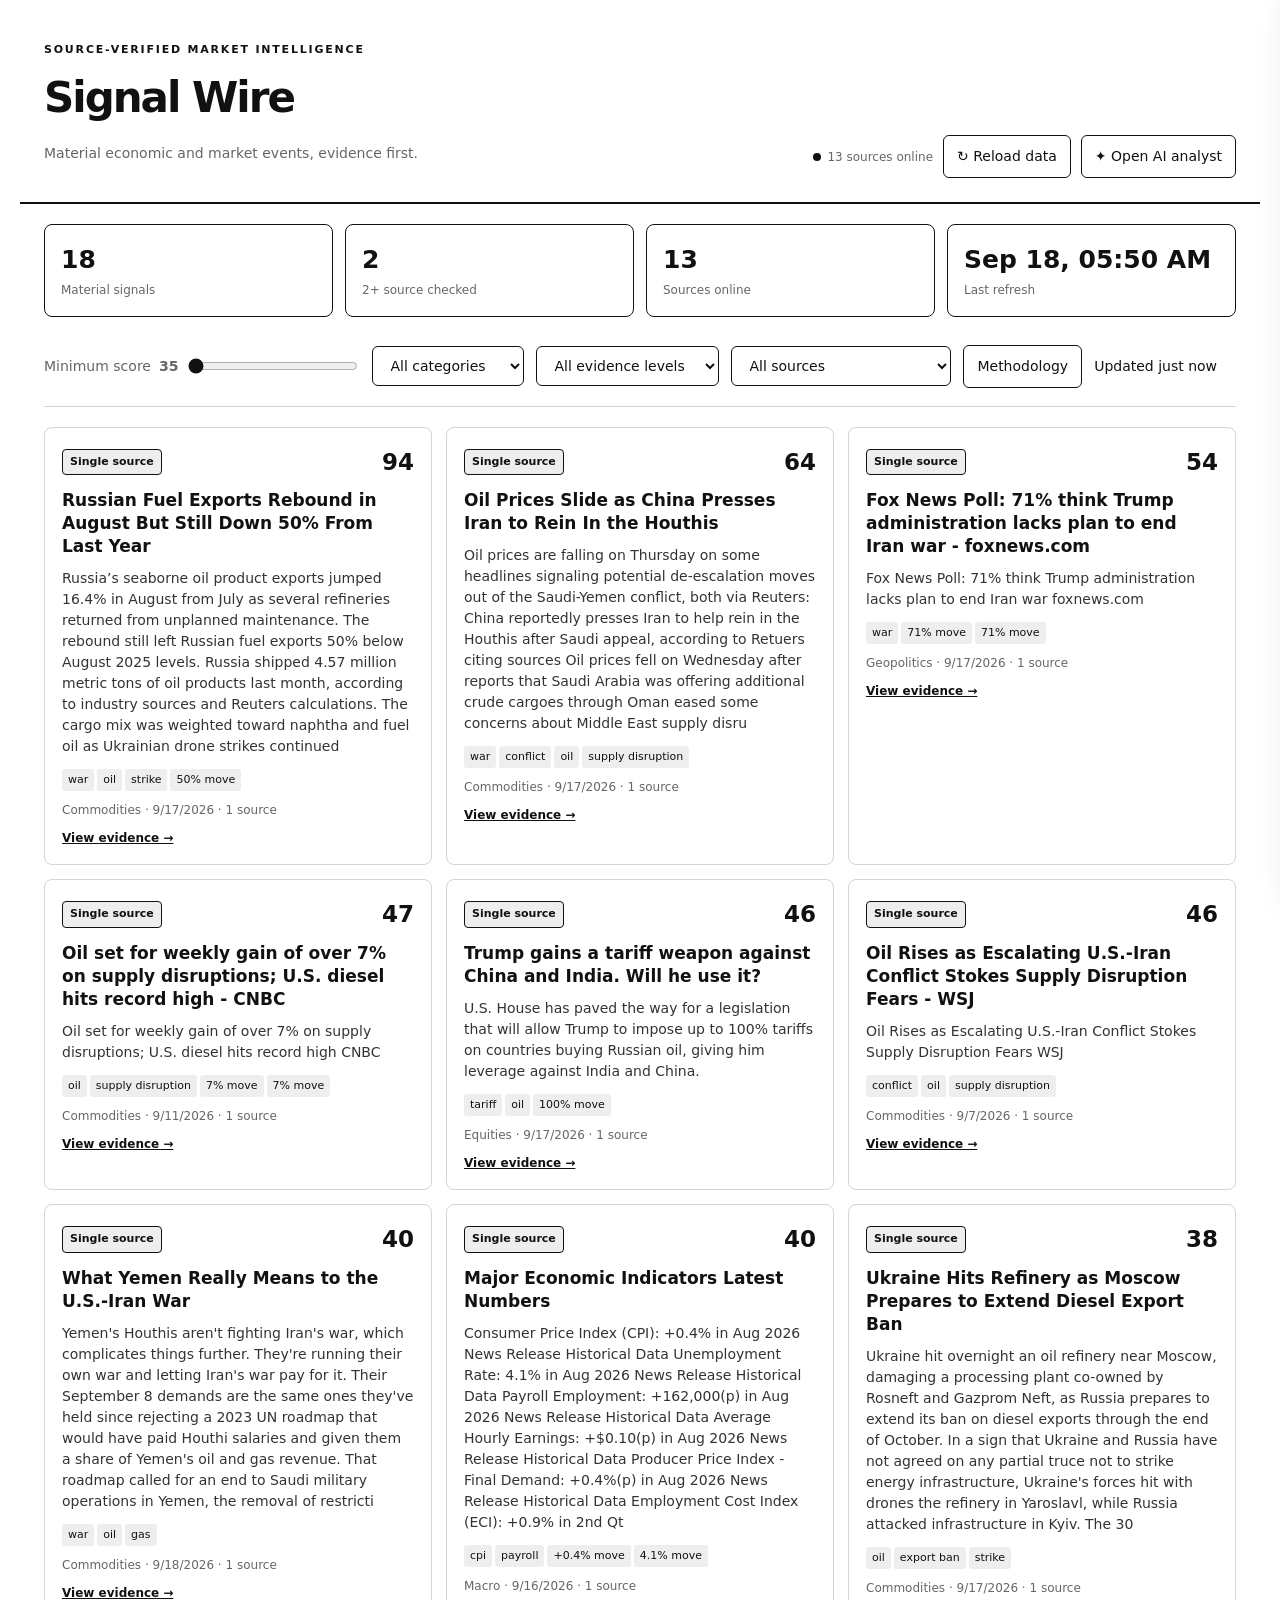
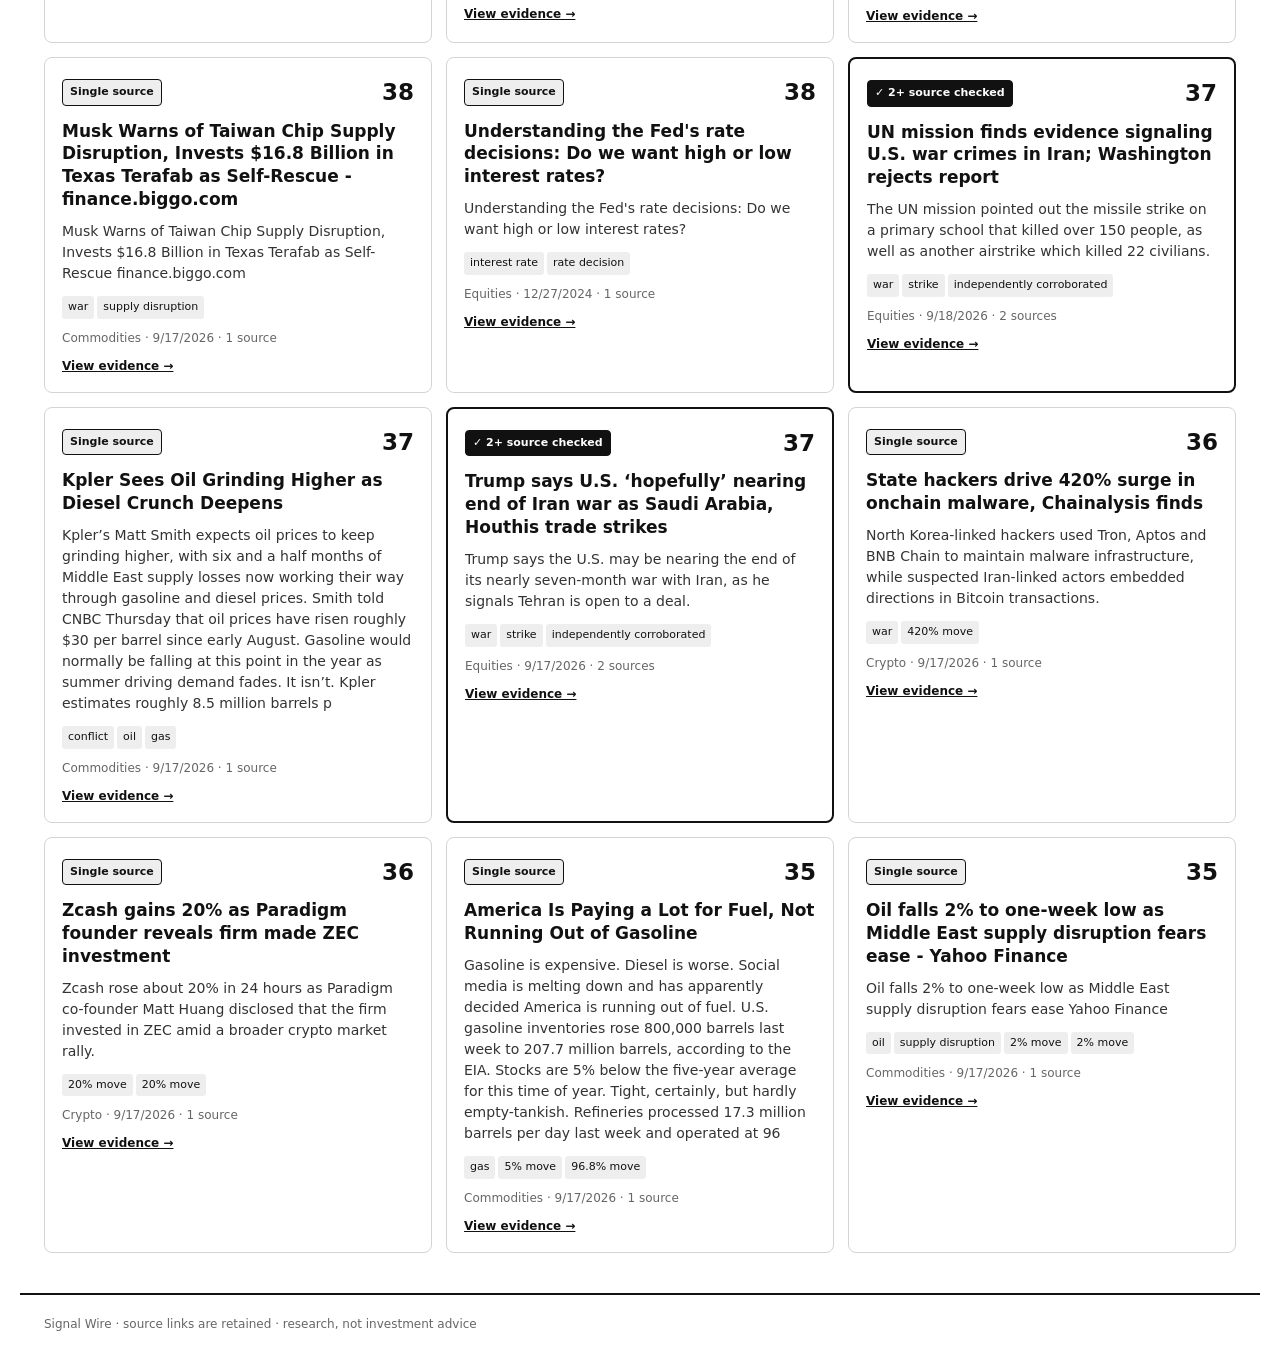
==== docs/index.html @ 50669355 "Sync monochrome dashboard and make AI public for all visitors" ====
<!doctype html><html lang="en"><head><meta charset="utf-8"><meta name="viewport" content="width=device-width,initial-scale=1"><title>Signal Wire — Verified Intelligence</title><link rel="stylesheet" href="style.css?v=mono4"></head><body><header><div><span class="eyebrow">SOURCE-VERIFIED MARKET INTELLIGENCE</span><h1>Signal Wire</h1><p class="sub">Material economic and market events, evidence first.</p></div><div class="head-actions"><div id="health" class="health"><i></i> Loading sources</div><button id="refresh" type="button">↻ Reload data</button><button id="aiToggle" class="ai-launch" type="button" aria-expanded="false">✦ Open AI analyst</button></div></header><main><div id="error" class="error hidden" role="alert"></div><section class="kpis" aria-label="Dashboard statistics"><div><b id="total">—</b><span>Material signals</span></div><div><b id="verifiedCount">—</b><span>2+ source checked</span></div><div><b id="sources">—</b><span>Sources online</span></div><div><b id="updated">—</b><span>Last refresh</span></div></section><section class="controls" aria-label="Filters"><label>Minimum score <strong id="thresholdValue">35</strong><input id="threshold" type="range" min="35" max="90" value="35"></label><select id="category" aria-label="Category"><option value="all">All categories</option><option>Macro</option><option>Geopolitics</option><option>Commodities</option><option>Equities</option><option>Crypto</option><option>Natural events</option></select><select id="verification" aria-label="Verification"><option value="all">All evidence levels</option><option value="verified">2+ source checked</option><option value="single-source">Single source</option></select><select id="source" aria-label="Source"><option value="all">All sources</option></select><button id="method" type="button" aria-expanded="false">Methodology</button><span id="refreshStatus" class="refresh-status" role="status"></span></section><section id="methodology" class="method hidden"><h2>Evidence rules</h2><p><b class="verified-text">Green is reserved for material signals corroborated by two or more independent domains.</b> It means separate sources reported a closely matching event—not that Signal Wire guarantees the event is true. Open the source articles before acting.</p><p>Signals are collected from public feeds, deduplicated into event clusters, scored for market relevance, and filtered below 35. This is research, not financial advice.</p></section><section id="cards" class="cards" aria-live="polite"><div class="loading">Loading signals…</div></section></main><aside id="aiPanel" class="ai-panel closed" aria-labelledby="aiTitle"><div class="ai-head"><div><span class="eyebrow">EVIDENCE-AWARE ANALYST</span><h2 id="aiTitle">Signal Wire AI</h2><p>Ask about the events currently displayed.</p></div><div class="ai-actions"><button id="aiClear" type="button">Clear</button><button id="closeChat" class="icon" type="button" aria-label="Close AI analyst">×</button></div></div><div id="chatLog" class="chat-log" aria-live="polite"><div class="chat-msg assistant">Hi — ask me what matters most in today’s feed, why an event could affect markets, or which sources corroborate it.</div></div><form id="chatForm" class="chat-form"><label class="sr-only" for="chatInput">Message Signal Wire AI</label><input id="chatInput" maxlength="2000" autocomplete="off" placeholder="Ask about the displayed evidence…" required><button type="submit">Ask AI</button></form><details class="ai-settings"><summary>AI connection settings</summary><p>AI requests go to the private Worker. Your Gemini key never belongs in the browser.</p><div class="endpoint-row"><input id="aiEndpoint" type="url" placeholder="https://your-worker.workers.dev"><button id="saveEndpoint" type="button">Save endpoint</button></div><small id="aiStatus">Checking AI connection…</small></details></aside><dialog id="detail"><button id="closeDetail" class="icon" aria-label="Close event details">×</button><div id="detailBody"></div></dialog><footer>Signal Wire · source links are retained · research, not investment advice</footer><script src="app.js?v=mono4"></script></body></html>
---- docs/style.css ----
:root{--bg:#fff;--panel:#fff;--panel-alt:#f5f5f5;--line:#d4d4d4;--line-strong:#111;--text:#111;--muted:#666;--soft:#f0f0f0}*{box-sizing:border-box}html{scroll-behavior:smooth}body{margin:0;background:var(--bg);color:var(--text);font:14px Inter,ui-sans-serif,system-ui,-apple-system,BlinkMacSystemFont,"Segoe UI",sans-serif;line-height:1.5}header,main,footer{max-width:1240px;margin:auto}header{padding:38px 24px 24px;display:flex;justify-content:space-between;gap:20px;align-items:end;border-bottom:2px solid #111}main{padding:0 24px 40px}.eyebrow{color:#111;font-size:11px;font-weight:800;letter-spacing:1.8px}h1{font-size:42px;letter-spacing:-2px;margin:7px 0}.sub,.meta,small,footer,.health{color:var(--muted)}.head-actions{display:flex;gap:10px;align-items:center;flex-wrap:wrap;justify-content:flex-end}.health{font-size:12px}.health i{display:inline-block;width:8px;height:8px;border-radius:50%;background:#111;margin-right:6px}.health.offline i{background:#777}button,select{font:inherit;background:#fff;border:1px solid #111;border-radius:6px;color:#111;padding:10px 13px;cursor:pointer}button:hover,select:hover,button:focus-visible,select:focus-visible{background:#111;color:#fff;outline:2px solid #111;outline-offset:2px}.error{margin:15px 0;padding:12px 15px;border:1px solid #111;border-radius:6px;background:#f0f0f0;color:#111}.hidden{display:none}.kpis{display:grid;grid-template-columns:repeat(4,1fr);gap:12px;margin:20px 0}.kpis div{padding:16px;border:1px solid #111;border-radius:8px;background:#fff}.kpis b{display:block;font-size:25px}.kpis span{font-size:12px;color:var(--muted)}.controls{padding:8px 0 18px;border-bottom:1px solid var(--line);display:flex;gap:12px;align-items:center;flex-wrap:wrap}.controls label{display:flex;gap:8px;align-items:center;color:var(--muted)}.controls input[type=range]{min-width:170px;accent-color:#111}.method{margin:15px 0;padding:15px 17px;line-height:1.55;border:1px solid #111;border-radius:8px;background:var(--panel-alt)}.method h2{margin:0}.verified-text{color:#111;text-decoration:underline}.cards{display:grid;grid-template-columns:repeat(auto-fill,minmax(330px,1fr));gap:14px;margin-top:20px}.card{display:flex;flex-direction:column;gap:10px;padding:17px;border:1px solid var(--line);border-radius:8px;background:#fff;cursor:pointer;outline:none;transition:border-color .15s,transform .15s,box-shadow .15s}.card:hover,.card:focus{border-color:#111;transform:translateY(-1px);box-shadow:0 8px 24px #0002}.card.verified{border:2px solid #111}.card-top{display:flex;justify-content:space-between;align-items:center}.badge{font-size:11px;font-weight:800;border-radius:4px;padding:4px 7px;border:1px solid #111;background:#fff;color:#111}.checked{background:#111;color:#fff}.unverified{background:#eee}.score{font-weight:800;font-size:23px}.card h2,#detail h2{font-size:17px;line-height:1.35;margin:0}.summary{margin:0;color:#333;line-height:1.5}.tags span{display:inline-block;padding:3px 6px;margin:2px 3px 0 0;border-radius:3px;background:#eee;color:#111;font-size:11px}.meta{font-size:12px}.view{font-weight:700;color:#111;font-size:12px;text-decoration:underline}.loading{padding:50px;grid-column:1/-1;text-align:center;color:var(--muted)}dialog{position:relative;max-width:720px;width:calc(100% - 28px);max-height:85vh;overflow:auto;padding:28px;border:2px solid #111;border-radius:8px;background:#fff;color:#111}dialog::backdrop{background:rgba(0,0,0,.68)}.icon{position:absolute;right:13px;top:11px;padding:2px 9px;font-size:24px;background:transparent;border:0}.icon:hover{background:#111;color:#fff}.detail-summary{color:#333;font-size:15px;line-height:1.6}dl{display:grid;grid-template-columns:145px 1fr;gap:10px;margin:22px 0}dt{font-weight:750;color:var(--muted)}dd{margin:0}.source-list{list-style:none;padding:0;margin:8px 0}.source-list li{display:grid;grid-template-columns:1fr auto;gap:3px;padding:11px 0;border-bottom:1px solid var(--line)}.source-list small{grid-column:1}.source-list a{grid-column:2;grid-row:1/3;color:#111;font-weight:700}.disclaimer{font-size:12px;color:var(--muted);line-height:1.5}footer{border-top:2px solid #111;padding:20px 24px 35px;font-size:12px}.ai-panel{position:fixed;z-index:20;top:0;right:0;width:min(460px,100vw);height:100vh;margin:0;padding:22px;background:#fff;border-left:2px solid #111;box-shadow:-12px 0 32px #0002;transform:translateX(0);transition:transform .2s ease;display:flex;flex-direction:column}.ai-panel.closed{transform:translateX(105%);pointer-events:none}.ai-head{display:flex;justify-content:space-between;gap:16px;align-items:start;padding-bottom:16px;border-bottom:1px solid #111}.ai-head h2{margin:5px 0;font-size:20px}.ai-head p{margin:0;color:var(--muted);line-height:1.45}.ai-actions{display:flex;gap:6px}.chat-log{flex:1;min-height:180px;overflow:auto;margin:17px 0;padding:13px;border-radius:6px;background:#f5f5f5;border:1px solid #111}.chat-msg{max-width:85%;padding:10px 12px;margin:8px 0;border-radius:6px;border:1px solid #111;line-height:1.45;white-space:pre-wrap}.chat-msg.assistant{background:#fff;color:#111}.chat-msg.user{margin-left:auto;background:#111;color:#fff}.chat-msg.error-msg{background:#eee;color:#111}.chat-form,.endpoint-row{display:flex;gap:8px}.chat-form input,.endpoint-row input{min-width:0;flex:1;padding:11px 12px;border:1px solid #111;border-radius:6px;background:#fff;color:#111;font:inherit}.ai-settings{margin-top:13px;color:var(--muted);font-size:12px}.ai-settings p{line-height:1.5}.ai-settings input{font-size:12px}.sr-only{position:absolute;width:1px;height:1px;padding:0;margin:-1px;overflow:hidden;clip:rect(0,0,0,0);white-space:nowrap;border:0}@media(max-width:650px){header{padding-top:25px;align-items:start;flex-direction:column}h1{font-size:34px}.head-actions{width:100%;justify-content:flex-start}.kpis{grid-template-columns:repeat(2,1fr)}.cards{grid-template-columns:1fr}.controls select,.controls button{flex:1}.controls label{width:100%;justify-content:space-between}.controls input[type=range]{flex:1;min-width:0}dl{grid-template-columns:1fr;gap:3px}dd{margin-bottom:9px}.source-list li{grid-template-columns:1fr}.source-list a{grid-column:1;grid-row:auto;margin-top:4px}.ai-panel{width:100vw}.ai-head{flex-direction:row}.chat-form,.endpoint-row{flex-direction:column}.chat-form button,.endpoint-row button{width:100%}}
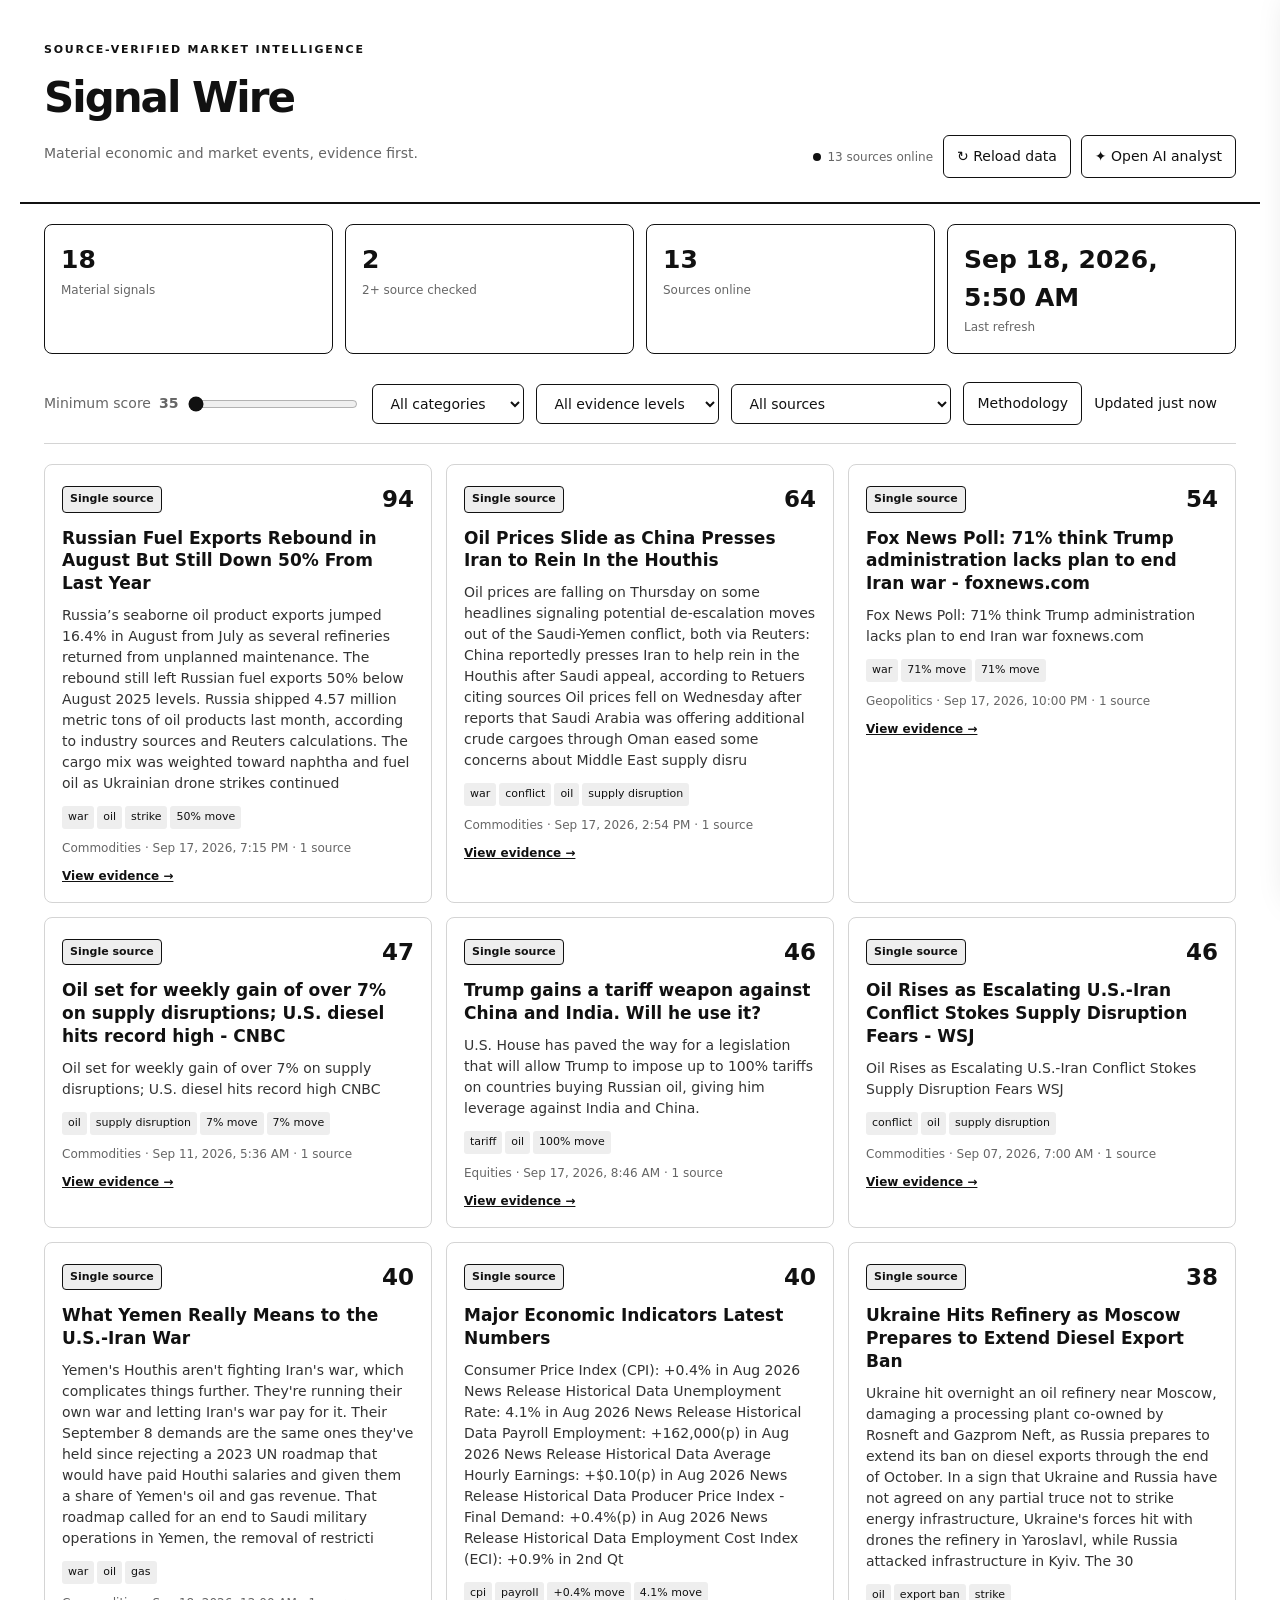
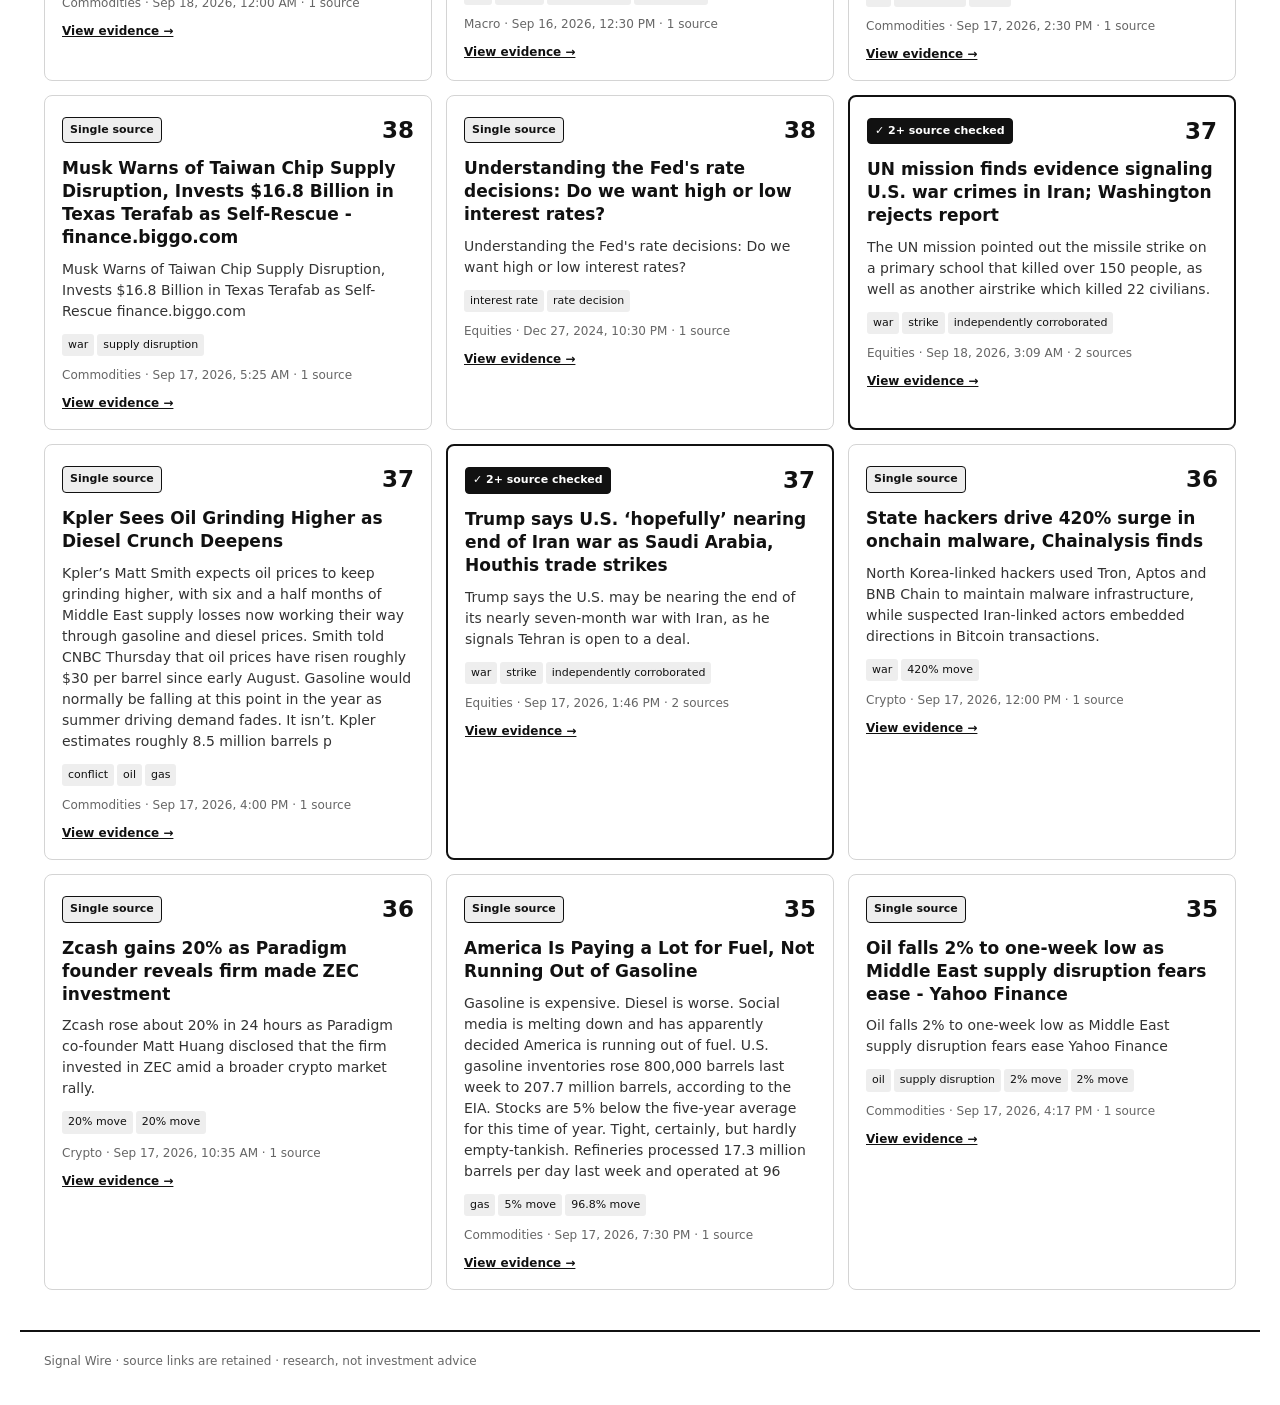
==== commit 222fb508: "Add 12-hour clock and AI event verification analysis" ====
--- a/docs/index.html
+++ b/docs/index.html
@@ -1 +1 @@
-<!doctype html><html lang="en"><head><meta charset="utf-8"><meta name="viewport" content="width=device-width,initial-scale=1"><title>Signal Wire — Verified Intelligence</title><link rel="stylesheet" href="style.css?v=mono4"></head><body><header><div><span class="eyebrow">SOURCE-VERIFIED MARKET INTELLIGENCE</span><h1>Signal Wire</h1><p class="sub">Material economic and market events, evidence first.</p></div><div class="head-actions"><div id="health" class="health"><i></i> Loading sources</div><button id="refresh" type="button">↻ Reload data</button><button id="aiToggle" class="ai-launch" type="button" aria-expanded="false">✦ Open AI analyst</button></div></header><main><div id="error" class="error hidden" role="alert"></div><section class="kpis" aria-label="Dashboard statistics"><div><b id="total">—</b><span>Material signals</span></div><div><b id="verifiedCount">—</b><span>2+ source checked</span></div><div><b id="sources">—</b><span>Sources online</span></div><div><b id="updated">—</b><span>Last refresh</span></div></section><section class="controls" aria-label="Filters"><label>Minimum score <strong id="thresholdValue">35</strong><input id="threshold" type="range" min="35" max="90" value="35"></label><select id="category" aria-label="Category"><option value="all">All categories</option><option>Macro</option><option>Geopolitics</option><option>Commodities</option><option>Equities</option><option>Crypto</option><option>Natural events</option></select><select id="verification" aria-label="Verification"><option value="all">All evidence levels</option><option value="verified">2+ source checked</option><option value="single-source">Single source</option></select><select id="source" aria-label="Source"><option value="all">All sources</option></select><button id="method" type="button" aria-expanded="false">Methodology</button><span id="refreshStatus" class="refresh-status" role="status"></span></section><section id="methodology" class="method hidden"><h2>Evidence rules</h2><p><b class="verified-text">Green is reserved for material signals corroborated by two or more independent domains.</b> It means separate sources reported a closely matching event—not that Signal Wire guarantees the event is true. Open the source articles before acting.</p><p>Signals are collected from public feeds, deduplicated into event clusters, scored for market relevance, and filtered below 35. This is research, not financial advice.</p></section><section id="cards" class="cards" aria-live="polite"><div class="loading">Loading signals…</div></section></main><aside id="aiPanel" class="ai-panel closed" aria-labelledby="aiTitle"><div class="ai-head"><div><span class="eyebrow">EVIDENCE-AWARE ANALYST</span><h2 id="aiTitle">Signal Wire AI</h2><p>Ask about the events currently displayed.</p></div><div class="ai-actions"><button id="aiClear" type="button">Clear</button><button id="closeChat" class="icon" type="button" aria-label="Close AI analyst">×</button></div></div><div id="chatLog" class="chat-log" aria-live="polite"><div class="chat-msg assistant">Hi — ask me what matters most in today’s feed, why an event could affect markets, or which sources corroborate it.</div></div><form id="chatForm" class="chat-form"><label class="sr-only" for="chatInput">Message Signal Wire AI</label><input id="chatInput" maxlength="2000" autocomplete="off" placeholder="Ask about the displayed evidence…" required><button type="submit">Ask AI</button></form><details class="ai-settings"><summary>AI connection settings</summary><p>AI requests go to the private Worker. Your Gemini key never belongs in the browser.</p><div class="endpoint-row"><input id="aiEndpoint" type="url" placeholder="https://your-worker.workers.dev"><button id="saveEndpoint" type="button">Save endpoint</button></div><small id="aiStatus">Checking AI connection…</small></details></aside><dialog id="detail"><button id="closeDetail" class="icon" aria-label="Close event details">×</button><div id="detailBody"></div></dialog><footer>Signal Wire · source links are retained · research, not investment advice</footer><script src="app.js?v=mono4"></script></body></html>+<!doctype html><html lang="en"><head><meta charset="utf-8"><meta name="viewport" content="width=device-width,initial-scale=1"><title>Signal Wire — Verified Intelligence</title><link rel="stylesheet" href="style.css?v=mono5"></head><body><header><div><span class="eyebrow">SOURCE-VERIFIED MARKET INTELLIGENCE</span><h1>Signal Wire</h1><p class="sub">Material economic and market events, evidence first.</p></div><div class="head-actions"><div id="health" class="health"><i></i> Loading sources</div><button id="refresh" type="button">↻ Reload data</button><button id="aiToggle" class="ai-launch" type="button" aria-expanded="false">✦ Open AI analyst</button></div></header><main><div id="error" class="error hidden" role="alert"></div><section class="kpis" aria-label="Dashboard statistics"><div><b id="total">—</b><span>Material signals</span></div><div><b id="verifiedCount">—</b><span>2+ source checked</span></div><div><b id="sources">—</b><span>Sources online</span></div><div><b id="updated">—</b><span>Last refresh</span></div></section><section class="controls" aria-label="Filters"><label>Minimum score <strong id="thresholdValue">35</strong><input id="threshold" type="range" min="35" max="90" value="35"></label><select id="category" aria-label="Category"><option value="all">All categories</option><option>Macro</option><option>Geopolitics</option><option>Commodities</option><option>Equities</option><option>Crypto</option><option>Natural events</option></select><select id="verification" aria-label="Verification"><option value="all">All evidence levels</option><option value="verified">2+ source checked</option><option value="single-source">Single source</option></select><select id="source" aria-label="Source"><option value="all">All sources</option></select><button id="method" type="button" aria-expanded="false">Methodology</button><span id="refreshStatus" class="refresh-status" role="status"></span></section><section id="methodology" class="method hidden"><h2>Evidence rules</h2><p><b class="verified-text">Green is reserved for material signals corroborated by two or more independent domains.</b> It means separate sources reported a closely matching event—not that Signal Wire guarantees the event is true. Open the source articles before acting.</p><p>Signals are collected from public feeds, deduplicated into event clusters, scored for market relevance, and filtered below 35. This is research, not financial advice.</p></section><section id="cards" class="cards" aria-live="polite"><div class="loading">Loading signals…</div></section></main><aside id="aiPanel" class="ai-panel closed" aria-labelledby="aiTitle"><div class="ai-head"><div><span class="eyebrow">EVIDENCE-AWARE ANALYST</span><h2 id="aiTitle">Signal Wire AI</h2><p>Ask about the events currently displayed.</p></div><div class="ai-actions"><button id="aiClear" type="button">Clear</button><button id="closeChat" class="icon" type="button" aria-label="Close AI analyst">×</button></div></div><div id="chatLog" class="chat-log" aria-live="polite"><div class="chat-msg assistant">Hi — ask me what matters most in today’s feed, why an event could affect markets, or which sources corroborate it.</div></div><form id="chatForm" class="chat-form"><label class="sr-only" for="chatInput">Message Signal Wire AI</label><input id="chatInput" maxlength="2000" autocomplete="off" placeholder="Ask about the displayed evidence…" required><button type="submit">Ask AI</button></form><details class="ai-settings"><summary>AI connection settings</summary><p>AI requests go to the private Worker. Your Gemini key never belongs in the browser.</p><div class="endpoint-row"><input id="aiEndpoint" type="url" placeholder="https://your-worker.workers.dev"><button id="saveEndpoint" type="button">Save endpoint</button></div><small id="aiStatus">Checking AI connection…</small></details></aside><dialog id="detail"><button id="closeDetail" class="icon" aria-label="Close event details">×</button><div id="detailBody"></div></dialog><footer>Signal Wire · source links are retained · research, not investment advice</footer><script src="app.js?v=mono5"></script></body></html>
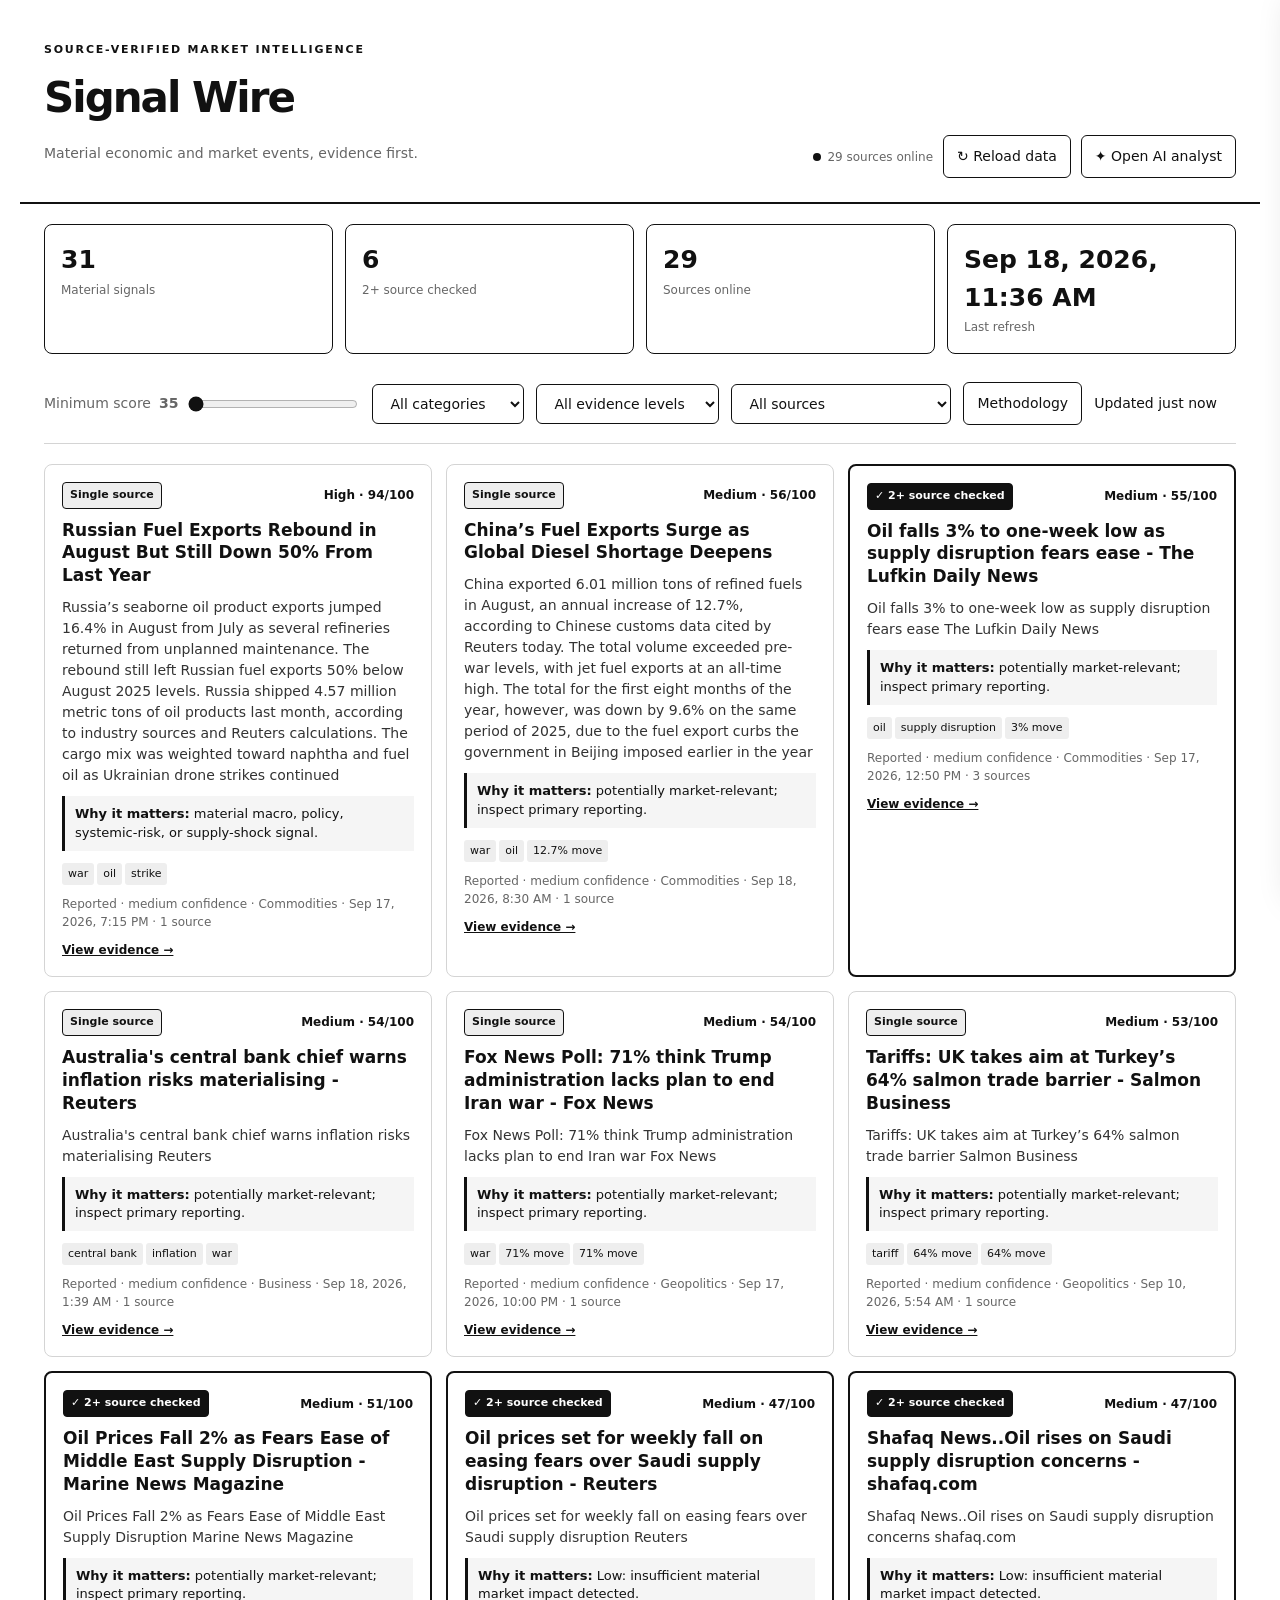
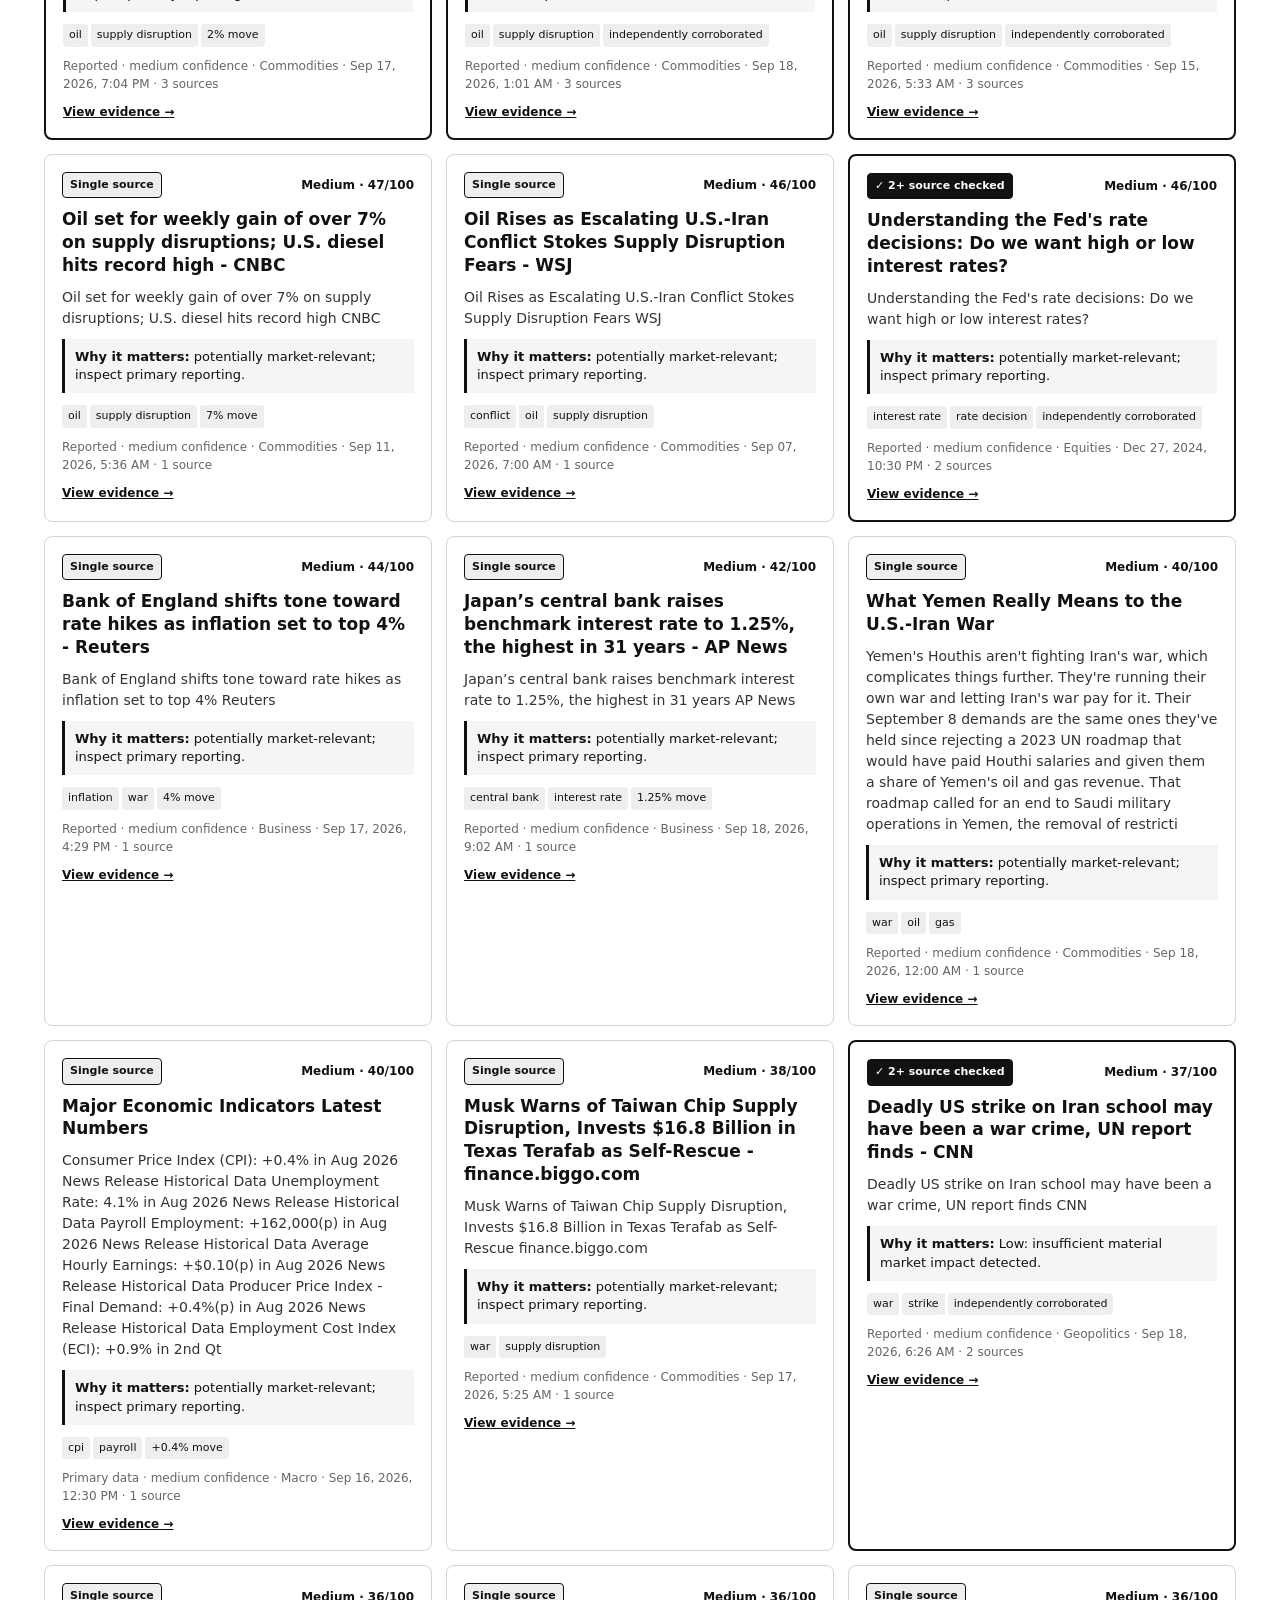
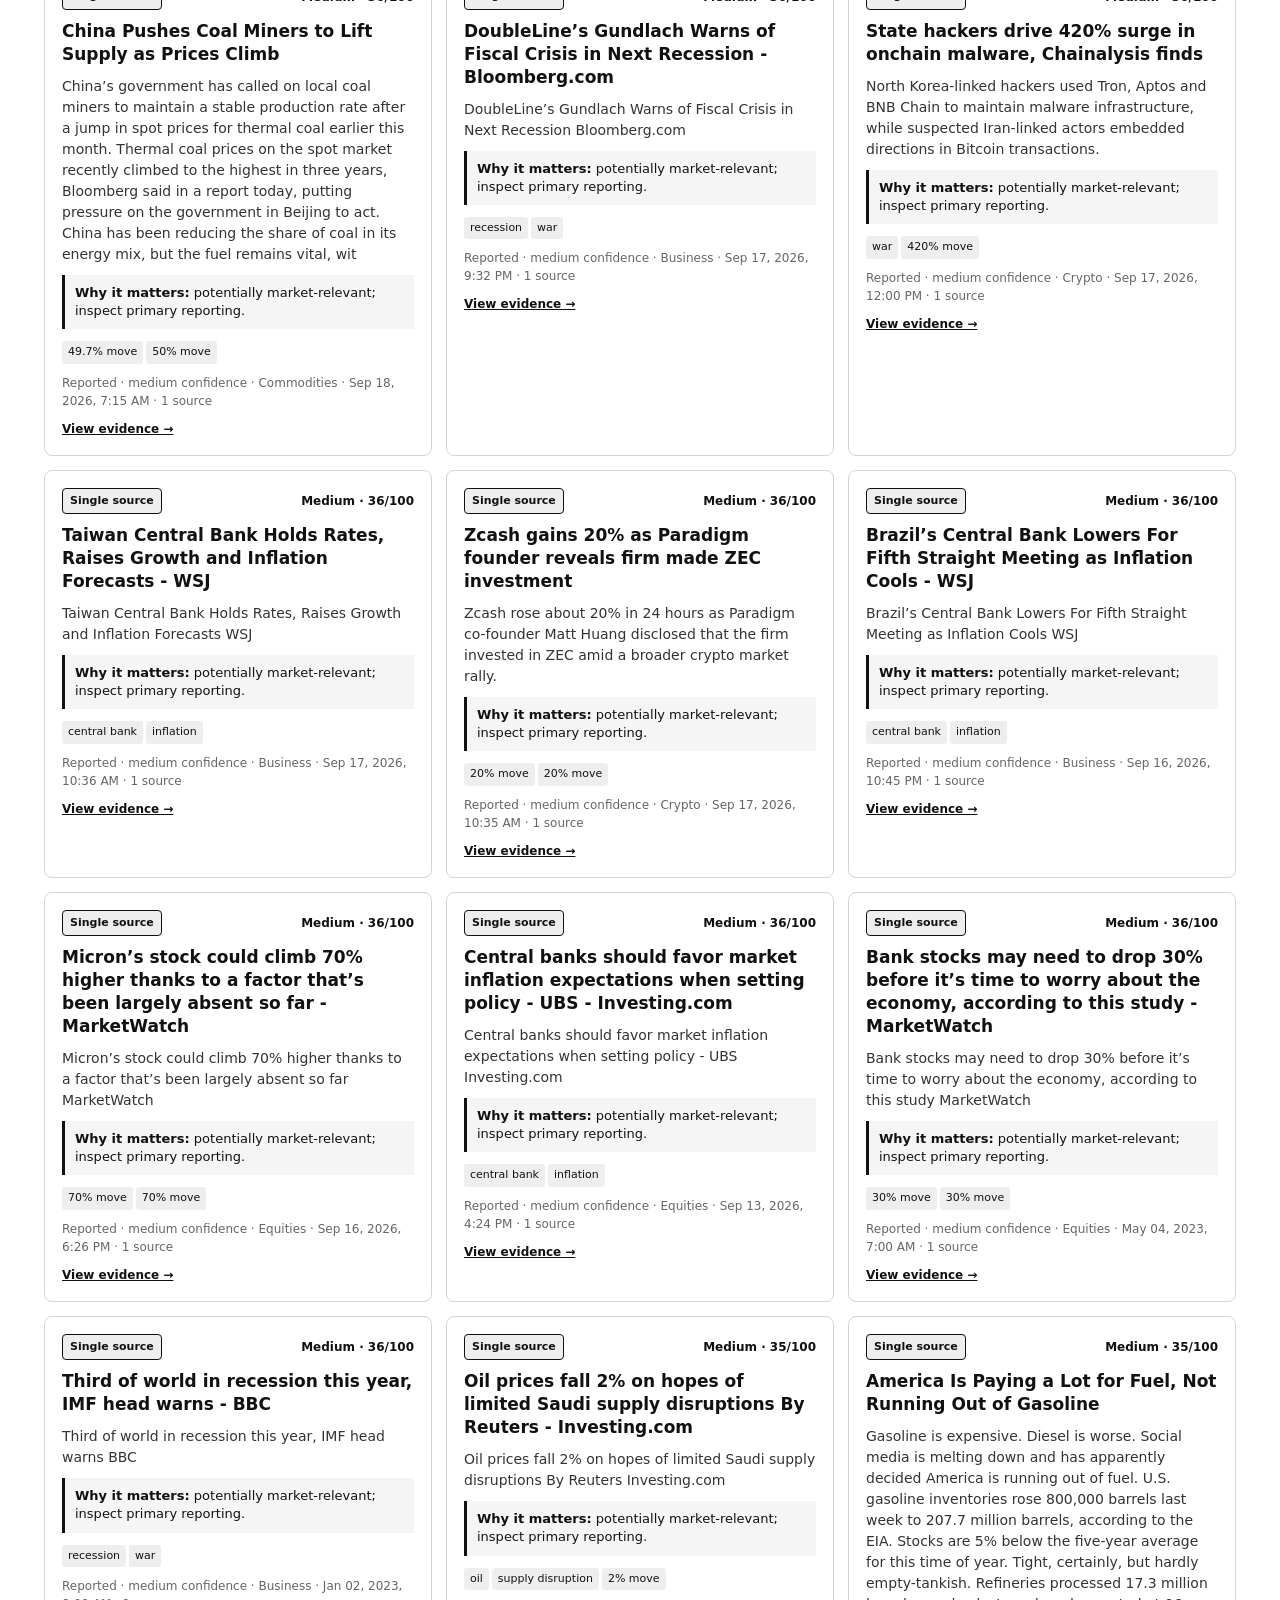
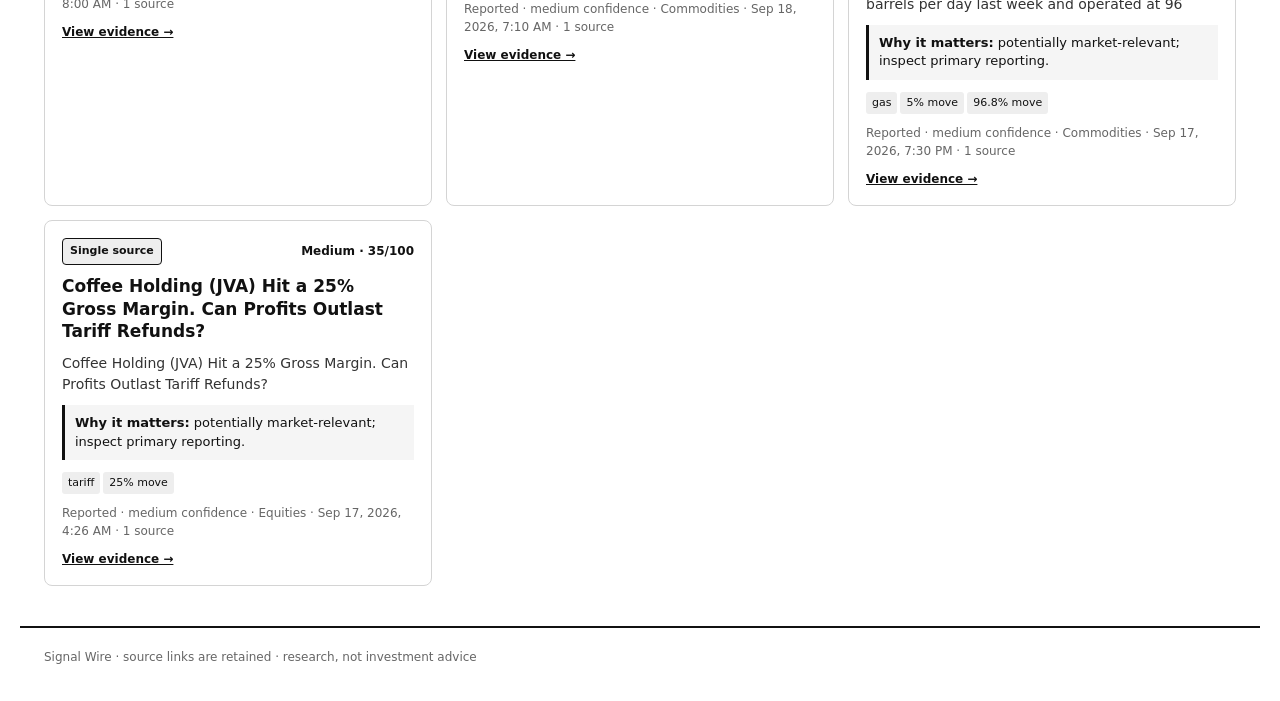
==== commit 9bbf3092: "Tighten evidence pipeline and make AI analysis concise" ====
--- a/docs/index.html
+++ b/docs/index.html
@@ -1 +1 @@
-<!doctype html><html lang="en"><head><meta charset="utf-8"><meta name="viewport" content="width=device-width,initial-scale=1"><title>Signal Wire — Verified Intelligence</title><link rel="stylesheet" href="style.css?v=mono5"></head><body><header><div><span class="eyebrow">SOURCE-VERIFIED MARKET INTELLIGENCE</span><h1>Signal Wire</h1><p class="sub">Material economic and market events, evidence first.</p></div><div class="head-actions"><div id="health" class="health"><i></i> Loading sources</div><button id="refresh" type="button">↻ Reload data</button><button id="aiToggle" class="ai-launch" type="button" aria-expanded="false">✦ Open AI analyst</button></div></header><main><div id="error" class="error hidden" role="alert"></div><section class="kpis" aria-label="Dashboard statistics"><div><b id="total">—</b><span>Material signals</span></div><div><b id="verifiedCount">—</b><span>2+ source checked</span></div><div><b id="sources">—</b><span>Sources online</span></div><div><b id="updated">—</b><span>Last refresh</span></div></section><section class="controls" aria-label="Filters"><label>Minimum score <strong id="thresholdValue">35</strong><input id="threshold" type="range" min="35" max="90" value="35"></label><select id="category" aria-label="Category"><option value="all">All categories</option><option>Macro</option><option>Geopolitics</option><option>Commodities</option><option>Equities</option><option>Crypto</option><option>Natural events</option></select><select id="verification" aria-label="Verification"><option value="all">All evidence levels</option><option value="verified">2+ source checked</option><option value="single-source">Single source</option></select><select id="source" aria-label="Source"><option value="all">All sources</option></select><button id="method" type="button" aria-expanded="false">Methodology</button><span id="refreshStatus" class="refresh-status" role="status"></span></section><section id="methodology" class="method hidden"><h2>Evidence rules</h2><p><b class="verified-text">Green is reserved for material signals corroborated by two or more independent domains.</b> It means separate sources reported a closely matching event—not that Signal Wire guarantees the event is true. Open the source articles before acting.</p><p>Signals are collected from public feeds, deduplicated into event clusters, scored for market relevance, and filtered below 35. This is research, not financial advice.</p></section><section id="cards" class="cards" aria-live="polite"><div class="loading">Loading signals…</div></section></main><aside id="aiPanel" class="ai-panel closed" aria-labelledby="aiTitle"><div class="ai-head"><div><span class="eyebrow">EVIDENCE-AWARE ANALYST</span><h2 id="aiTitle">Signal Wire AI</h2><p>Ask about the events currently displayed.</p></div><div class="ai-actions"><button id="aiClear" type="button">Clear</button><button id="closeChat" class="icon" type="button" aria-label="Close AI analyst">×</button></div></div><div id="chatLog" class="chat-log" aria-live="polite"><div class="chat-msg assistant">Hi — ask me what matters most in today’s feed, why an event could affect markets, or which sources corroborate it.</div></div><form id="chatForm" class="chat-form"><label class="sr-only" for="chatInput">Message Signal Wire AI</label><input id="chatInput" maxlength="2000" autocomplete="off" placeholder="Ask about the displayed evidence…" required><button type="submit">Ask AI</button></form><details class="ai-settings"><summary>AI connection settings</summary><p>AI requests go to the private Worker. Your Gemini key never belongs in the browser.</p><div class="endpoint-row"><input id="aiEndpoint" type="url" placeholder="https://your-worker.workers.dev"><button id="saveEndpoint" type="button">Save endpoint</button></div><small id="aiStatus">Checking AI connection…</small></details></aside><dialog id="detail"><button id="closeDetail" class="icon" aria-label="Close event details">×</button><div id="detailBody"></div></dialog><footer>Signal Wire · source links are retained · research, not investment advice</footer><script src="app.js?v=mono5"></script></body></html>+<!doctype html><html lang="en"><head><meta charset="utf-8"><meta name="viewport" content="width=device-width,initial-scale=1"><title>Signal Wire — Verified Intelligence</title><link rel="stylesheet" href="style.css?v=mono5"></head><body><header><div><span class="eyebrow">SOURCE-VERIFIED MARKET INTELLIGENCE</span><h1>Signal Wire</h1><p class="sub">Material economic and market events, evidence first.</p></div><div class="head-actions"><div id="health" class="health"><i></i> Loading sources</div><button id="refresh" type="button">↻ Reload data</button><button id="aiToggle" class="ai-launch" type="button" aria-expanded="false">✦ Open AI analyst</button></div></header><main><div id="error" class="error hidden" role="alert"></div><section class="kpis" aria-label="Dashboard statistics"><div><b id="total">—</b><span>Material signals</span></div><div><b id="verifiedCount">—</b><span>2+ source checked</span></div><div><b id="sources">—</b><span>Sources online</span></div><div><b id="updated">—</b><span>Last refresh</span></div></section><section class="controls" aria-label="Filters"><label>Minimum score <strong id="thresholdValue">35</strong><input id="threshold" type="range" min="35" max="90" value="35"></label><select id="category" aria-label="Category"><option value="all">All categories</option><option>Macro</option><option>Geopolitics</option><option>Commodities</option><option>Equities</option><option>Crypto</option><option>Natural events</option></select><select id="verification" aria-label="Verification"><option value="all">All evidence levels</option><option value="verified">2+ source checked</option><option value="single-source">Single source</option></select><select id="source" aria-label="Source"><option value="all">All sources</option></select><button id="method" type="button" aria-expanded="false">Methodology</button><span id="refreshStatus" class="refresh-status" role="status"></span></section><section id="methodology" class="method hidden"><h2>Evidence rules</h2><p><b class="verified-text">Green is reserved for material signals corroborated by two or more independent domains.</b> It means separate sources reported a closely matching event—not that Signal Wire guarantees the event is true. Open the source articles before acting.</p><p>Signals are collected from public feeds, deduplicated into event clusters, scored for market relevance, and filtered below 35. This is research, not financial advice.</p></section><section id="cards" class="cards" aria-live="polite"><div class="loading">Loading signals…</div></section></main><aside id="aiPanel" class="ai-panel closed" aria-labelledby="aiTitle"><div class="ai-head"><div><span class="eyebrow">EVIDENCE-AWARE ANALYST</span><h2 id="aiTitle">Signal Wire AI</h2><p>Short answers. Evidence first. Ask what matters, what is confirmed, or what connects.</p></div><div class="ai-actions"><button id="aiClear" type="button">Clear</button><button id="closeChat" class="icon" type="button" aria-label="Close AI analyst">×</button></div></div><div id="chatLog" class="chat-log" aria-live="polite"><div class="chat-msg assistant">Hi — ask me what matters most in today’s feed, why an event could affect markets, or which sources corroborate it.</div></div><form id="chatForm" class="chat-form"><label class="sr-only" for="chatInput">Message Signal Wire AI</label><input id="chatInput" maxlength="2000" autocomplete="off" placeholder="Ask about the displayed evidence…" required><button type="submit">Ask AI</button></form><details class="ai-settings"><summary>AI connection settings</summary><p>AI requests go to the private Worker. Your Gemini key never belongs in the browser.</p><div class="endpoint-row"><input id="aiEndpoint" type="url" placeholder="https://your-worker.workers.dev"><button id="saveEndpoint" type="button">Save endpoint</button></div><small id="aiStatus">Checking AI connection…</small></details></aside><dialog id="detail"><button id="closeDetail" class="icon" aria-label="Close event details">×</button><div id="detailBody"></div></dialog><footer>Signal Wire · source links are retained · research, not investment advice</footer><script src="app.js?v=mono5"></script></body></html>
--- a/docs/style.css
+++ b/docs/style.css
@@ -1 +1,4 @@
-:root{--bg:#fff;--panel:#fff;--panel-alt:#f5f5f5;--line:#d4d4d4;--line-strong:#111;--text:#111;--muted:#666;--soft:#f0f0f0}*{box-sizing:border-box}html{scroll-behavior:smooth}body{margin:0;background:var(--bg);color:var(--text);font:14px Inter,ui-sans-serif,system-ui,-apple-system,BlinkMacSystemFont,"Segoe UI",sans-serif;line-height:1.5}header,main,footer{max-width:1240px;margin:auto}header{padding:38px 24px 24px;display:flex;justify-content:space-between;gap:20px;align-items:end;border-bottom:2px solid #111}main{padding:0 24px 40px}.eyebrow{color:#111;font-size:11px;font-weight:800;letter-spacing:1.8px}h1{font-size:42px;letter-spacing:-2px;margin:7px 0}.sub,.meta,small,footer,.health{color:var(--muted)}.head-actions{display:flex;gap:10px;align-items:center;flex-wrap:wrap;justify-content:flex-end}.health{font-size:12px}.health i{display:inline-block;width:8px;height:8px;border-radius:50%;background:#111;margin-right:6px}.health.offline i{background:#777}button,select{font:inherit;background:#fff;border:1px solid #111;border-radius:6px;color:#111;padding:10px 13px;cursor:pointer}button:hover,select:hover,button:focus-visible,select:focus-visible{background:#111;color:#fff;outline:2px solid #111;outline-offset:2px}.error{margin:15px 0;padding:12px 15px;border:1px solid #111;border-radius:6px;background:#f0f0f0;color:#111}.hidden{display:none}.kpis{display:grid;grid-template-columns:repeat(4,1fr);gap:12px;margin:20px 0}.kpis div{padding:16px;border:1px solid #111;border-radius:8px;background:#fff}.kpis b{display:block;font-size:25px}.kpis span{font-size:12px;color:var(--muted)}.controls{padding:8px 0 18px;border-bottom:1px solid var(--line);display:flex;gap:12px;align-items:center;flex-wrap:wrap}.controls label{display:flex;gap:8px;align-items:center;color:var(--muted)}.controls input[type=range]{min-width:170px;accent-color:#111}.method{margin:15px 0;padding:15px 17px;line-height:1.55;border:1px solid #111;border-radius:8px;background:var(--panel-alt)}.method h2{margin:0}.verified-text{color:#111;text-decoration:underline}.cards{display:grid;grid-template-columns:repeat(auto-fill,minmax(330px,1fr));gap:14px;margin-top:20px}.card{display:flex;flex-direction:column;gap:10px;padding:17px;border:1px solid var(--line);border-radius:8px;background:#fff;cursor:pointer;outline:none;transition:border-color .15s,transform .15s,box-shadow .15s}.card:hover,.card:focus{border-color:#111;transform:translateY(-1px);box-shadow:0 8px 24px #0002}.card.verified{border:2px solid #111}.card-top{display:flex;justify-content:space-between;align-items:center}.badge{font-size:11px;font-weight:800;border-radius:4px;padding:4px 7px;border:1px solid #111;background:#fff;color:#111}.checked{background:#111;color:#fff}.unverified{background:#eee}.score{font-weight:800;font-size:23px}.card h2,#detail h2{font-size:17px;line-height:1.35;margin:0}.summary{margin:0;color:#333;line-height:1.5}.tags span{display:inline-block;padding:3px 6px;margin:2px 3px 0 0;border-radius:3px;background:#eee;color:#111;font-size:11px}.meta{font-size:12px}.view{font-weight:700;color:#111;font-size:12px;text-decoration:underline}.loading{padding:50px;grid-column:1/-1;text-align:center;color:var(--muted)}dialog{position:relative;max-width:720px;width:calc(100% - 28px);max-height:85vh;overflow:auto;padding:28px;border:2px solid #111;border-radius:8px;background:#fff;color:#111}dialog::backdrop{background:rgba(0,0,0,.68)}.icon{position:absolute;right:13px;top:11px;padding:2px 9px;font-size:24px;background:transparent;border:0}.icon:hover{background:#111;color:#fff}.detail-summary{color:#333;font-size:15px;line-height:1.6}dl{display:grid;grid-template-columns:145px 1fr;gap:10px;margin:22px 0}dt{font-weight:750;color:var(--muted)}dd{margin:0}.source-list{list-style:none;padding:0;margin:8px 0}.source-list li{display:grid;grid-template-columns:1fr auto;gap:3px;padding:11px 0;border-bottom:1px solid var(--line)}.source-list small{grid-column:1}.source-list a{grid-column:2;grid-row:1/3;color:#111;font-weight:700}.disclaimer{font-size:12px;color:var(--muted);line-height:1.5}footer{border-top:2px solid #111;padding:20px 24px 35px;font-size:12px}.ai-panel{position:fixed;z-index:20;top:0;right:0;width:min(460px,100vw);height:100vh;margin:0;padding:22px;background:#fff;border-left:2px solid #111;box-shadow:-12px 0 32px #0002;transform:translateX(0);transition:transform .2s ease;display:flex;flex-direction:column}.ai-panel.closed{transform:translateX(105%);pointer-events:none}.ai-head{display:flex;justify-content:space-between;gap:16px;align-items:start;padding-bottom:16px;border-bottom:1px solid #111}.ai-head h2{margin:5px 0;font-size:20px}.ai-head p{margin:0;color:var(--muted);line-height:1.45}.ai-actions{display:flex;gap:6px}.chat-log{flex:1;min-height:180px;overflow:auto;margin:17px 0;padding:13px;border-radius:6px;background:#f5f5f5;border:1px solid #111}.chat-msg{max-width:85%;padding:10px 12px;margin:8px 0;border-radius:6px;border:1px solid #111;line-height:1.45;white-space:pre-wrap}.chat-msg.assistant{background:#fff;color:#111}.chat-msg.user{margin-left:auto;background:#111;color:#fff}.chat-msg.error-msg{background:#eee;color:#111}.chat-form,.endpoint-row{display:flex;gap:8px}.chat-form input,.endpoint-row input{min-width:0;flex:1;padding:11px 12px;border:1px solid #111;border-radius:6px;background:#fff;color:#111;font:inherit}.ai-settings{margin-top:13px;color:var(--muted);font-size:12px}.ai-settings p{line-height:1.5}.ai-settings input{font-size:12px}.sr-only{position:absolute;width:1px;height:1px;padding:0;margin:-1px;overflow:hidden;clip:rect(0,0,0,0);white-space:nowrap;border:0}@media(max-width:650px){header{padding-top:25px;align-items:start;flex-direction:column}h1{font-size:34px}.head-actions{width:100%;justify-content:flex-start}.kpis{grid-template-columns:repeat(2,1fr)}.cards{grid-template-columns:1fr}.controls select,.controls button{flex:1}.controls label{width:100%;justify-content:space-between}.controls input[type=range]{flex:1;min-width:0}dl{grid-template-columns:1fr;gap:3px}dd{margin-bottom:9px}.source-list li{grid-template-columns:1fr}.source-list a{grid-column:1;grid-row:auto;margin-top:4px}.ai-panel{width:100vw}.ai-head{flex-direction:row}.chat-form,.endpoint-row{flex-direction:column}.chat-form button,.endpoint-row button{width:100%}}+:root{--bg:#fff;--panel:#fff;--panel-alt:#f5f5f5;--line:#d4d4d4;--line-strong:#111;--text:#111;--muted:#666;--soft:#f0f0f0}*{box-sizing:border-box}html{scroll-behavior:smooth}body{margin:0;background:var(--bg);color:var(--text);font:14px Inter,ui-sans-serif,system-ui,-apple-system,BlinkMacSystemFont,"Segoe UI",sans-serif;line-height:1.5}header,main,footer{max-width:1240px;margin:auto}header{padding:38px 24px 24px;display:flex;justify-content:space-between;gap:20px;align-items:end;border-bottom:2px solid #111}main{padding:0 24px 40px}.eyebrow{color:#111;font-size:11px;font-weight:800;letter-spacing:1.8px}h1{font-size:42px;letter-spacing:-2px;margin:7px 0}.sub,.meta,small,footer,.health{color:var(--muted)}.head-actions{display:flex;gap:10px;align-items:center;flex-wrap:wrap;justify-content:flex-end}.health{font-size:12px}.health i{display:inline-block;width:8px;height:8px;border-radius:50%;background:#111;margin-right:6px}.health.offline i{background:#777}button,select{font:inherit;background:#fff;border:1px solid #111;border-radius:6px;color:#111;padding:10px 13px;cursor:pointer}button:hover,select:hover,button:focus-visible,select:focus-visible{background:#111;color:#fff;outline:2px solid #111;outline-offset:2px}.error{margin:15px 0;padding:12px 15px;border:1px solid #111;border-radius:6px;background:#f0f0f0;color:#111}.hidden{display:none}.kpis{display:grid;grid-template-columns:repeat(4,1fr);gap:12px;margin:20px 0}.kpis div{padding:16px;border:1px solid #111;border-radius:8px;background:#fff}.kpis b{display:block;font-size:25px}.kpis span{font-size:12px;color:var(--muted)}.controls{padding:8px 0 18px;border-bottom:1px solid var(--line);display:flex;gap:12px;align-items:center;flex-wrap:wrap}.controls label{display:flex;gap:8px;align-items:center;color:var(--muted)}.controls input[type=range]{min-width:170px;accent-color:#111}.method{margin:15px 0;padding:15px 17px;line-height:1.55;border:1px solid #111;border-radius:8px;background:var(--panel-alt)}.method h2{margin:0}.verified-text{color:#111;text-decoration:underline}.cards{display:grid;grid-template-columns:repeat(auto-fill,minmax(330px,1fr));gap:14px;margin-top:20px}.card{display:flex;flex-direction:column;gap:10px;padding:17px;border:1px solid var(--line);border-radius:8px;background:#fff;cursor:pointer;outline:none;transition:border-color .15s,transform .15s,box-shadow .15s}.card:hover,.card:focus{border-color:#111;transform:translateY(-1px);box-shadow:0 8px 24px #0002}.card.verified{border:2px solid #111}.card-top{display:flex;justify-content:space-between;align-items:center}.badge{font-size:11px;font-weight:800;border-radius:4px;padding:4px 7px;border:1px solid #111;background:#fff;color:#111}.checked{background:#111;color:#fff}.unverified{background:#eee}.score{font-weight:800;font-size:23px}.card h2,#detail h2{font-size:17px;line-height:1.35;margin:0}.summary{margin:0;color:#333;line-height:1.5}.tags span{display:inline-block;padding:3px 6px;margin:2px 3px 0 0;border-radius:3px;background:#eee;color:#111;font-size:11px}.meta{font-size:12px}.view{font-weight:700;color:#111;font-size:12px;text-decoration:underline}.loading{padding:50px;grid-column:1/-1;text-align:center;color:var(--muted)}dialog{position:relative;max-width:720px;width:calc(100% - 28px);max-height:85vh;overflow:auto;padding:28px;border:2px solid #111;border-radius:8px;background:#fff;color:#111}dialog::backdrop{background:rgba(0,0,0,.68)}.icon{position:absolute;right:13px;top:11px;padding:2px 9px;font-size:24px;background:transparent;border:0}.icon:hover{background:#111;color:#fff}.detail-summary{color:#333;font-size:15px;line-height:1.6}dl{display:grid;grid-template-columns:145px 1fr;gap:10px;margin:22px 0}dt{font-weight:750;color:var(--muted)}dd{margin:0}.source-list{list-style:none;padding:0;margin:8px 0}.source-list li{display:grid;grid-template-columns:1fr auto;gap:3px;padding:11px 0;border-bottom:1px solid var(--line)}.source-list small{grid-column:1}.source-list a{grid-column:2;grid-row:1/3;color:#111;font-weight:700}.disclaimer{font-size:12px;color:var(--muted);line-height:1.5}footer{border-top:2px solid #111;padding:20px 24px 35px;font-size:12px}.ai-panel{position:fixed;z-index:20;top:0;right:0;width:min(460px,100vw);height:100vh;margin:0;padding:22px;background:#fff;border-left:2px solid #111;box-shadow:-12px 0 32px #0002;transform:translateX(0);transition:transform .2s ease;display:flex;flex-direction:column}.ai-panel.closed{transform:translateX(105%);pointer-events:none}.ai-head{display:flex;justify-content:space-between;gap:16px;align-items:start;padding-bottom:16px;border-bottom:1px solid #111}.ai-head h2{margin:5px 0;font-size:20px}.ai-head p{margin:0;color:var(--muted);line-height:1.45}.ai-actions{display:flex;gap:6px}.chat-log{flex:1;min-height:180px;overflow:auto;margin:17px 0;padding:13px;border-radius:6px;background:#f5f5f5;border:1px solid #111}.chat-msg{max-width:85%;padding:10px 12px;margin:8px 0;border-radius:6px;border:1px solid #111;line-height:1.45;white-space:pre-wrap}.chat-msg.assistant{background:#fff;color:#111}.chat-msg.user{margin-left:auto;background:#111;color:#fff}.chat-msg.error-msg{background:#eee;color:#111}.chat-form,.endpoint-row{display:flex;gap:8px}.chat-form input,.endpoint-row input{min-width:0;flex:1;padding:11px 12px;border:1px solid #111;border-radius:6px;background:#fff;color:#111;font:inherit}.ai-settings{margin-top:13px;color:var(--muted);font-size:12px}.ai-settings p{line-height:1.5}.ai-settings input{font-size:12px}.sr-only{position:absolute;width:1px;height:1px;padding:0;margin:-1px;overflow:hidden;clip:rect(0,0,0,0);white-space:nowrap;border:0}@media(max-width:650px){header{padding-top:25px;align-items:start;flex-direction:column}h1{font-size:34px}.head-actions{width:100%;justify-content:flex-start}.kpis{grid-template-columns:repeat(2,1fr)}.cards{grid-template-columns:1fr}.controls select,.controls button{flex:1}.controls label{width:100%;justify-content:space-between}.controls input[type=range]{flex:1;min-width:0}dl{grid-template-columns:1fr;gap:3px}dd{margin-bottom:9px}.source-list li{grid-template-columns:1fr}.source-list a{grid-column:1;grid-row:auto;margin-top:4px}.ai-panel{width:100vw}.ai-head{flex-direction:row}.chat-form,.endpoint-row{flex-direction:column}.chat-form button,.endpoint-row button{width:100%}}
+/* Subtle tactile feedback for existing controls; no layout or color redesign. */
+button,select,a,.card,[role=button]{transition:transform .16s ease,background-color .16s ease,color .16s ease,border-color .16s ease,box-shadow .16s ease}button:active,select:active,a:active,.card:active,[role=button]:active,.is-clicked{transform:scale(.97);}
+.fact-status{margin:10px 0;padding:9px 11px;border-left:3px solid #111;background:#f5f5f5;font-size:13px}.importance{font-weight:800;font-size:12px}.why{margin:0;padding:9px 10px;background:#f5f5f5;border-left:3px solid #111;font-size:13px;line-height:1.4}.why b{font-weight:800}.card .meta{text-transform:none}.confidence{font-weight:700}
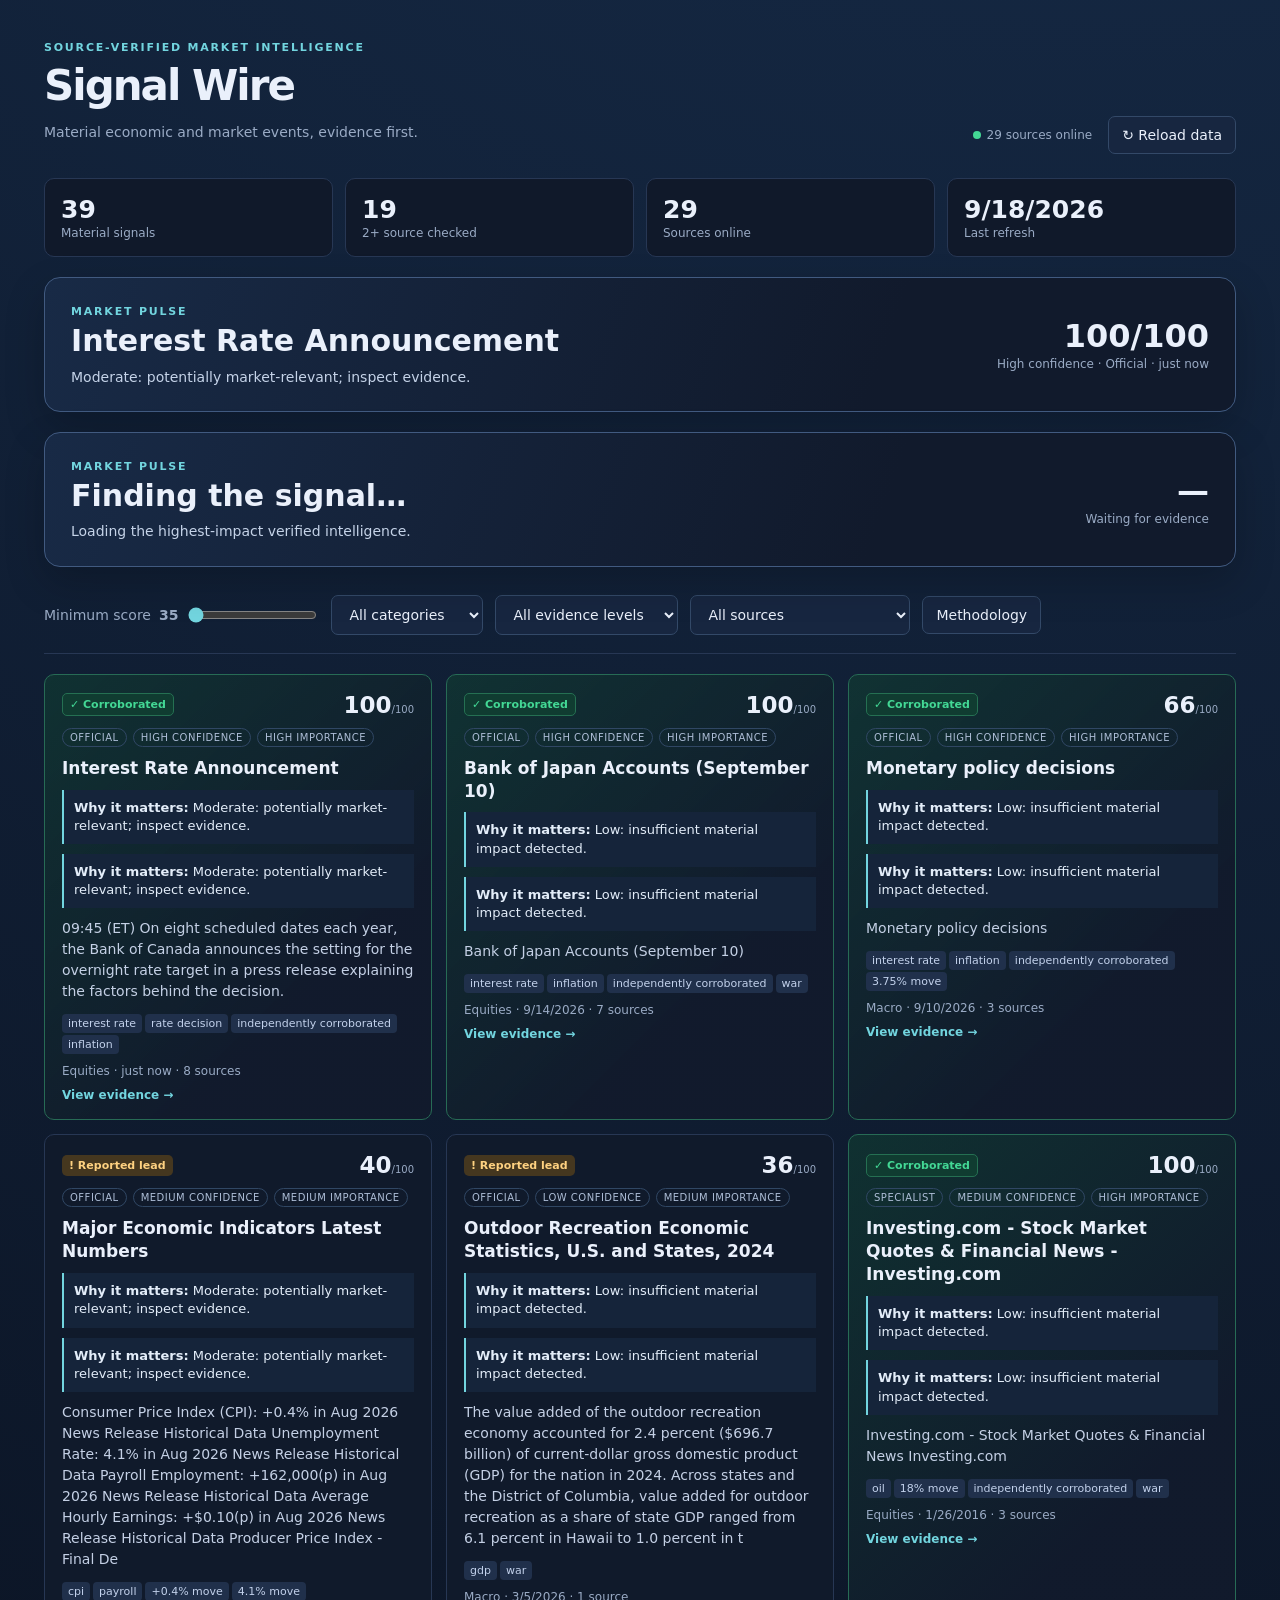
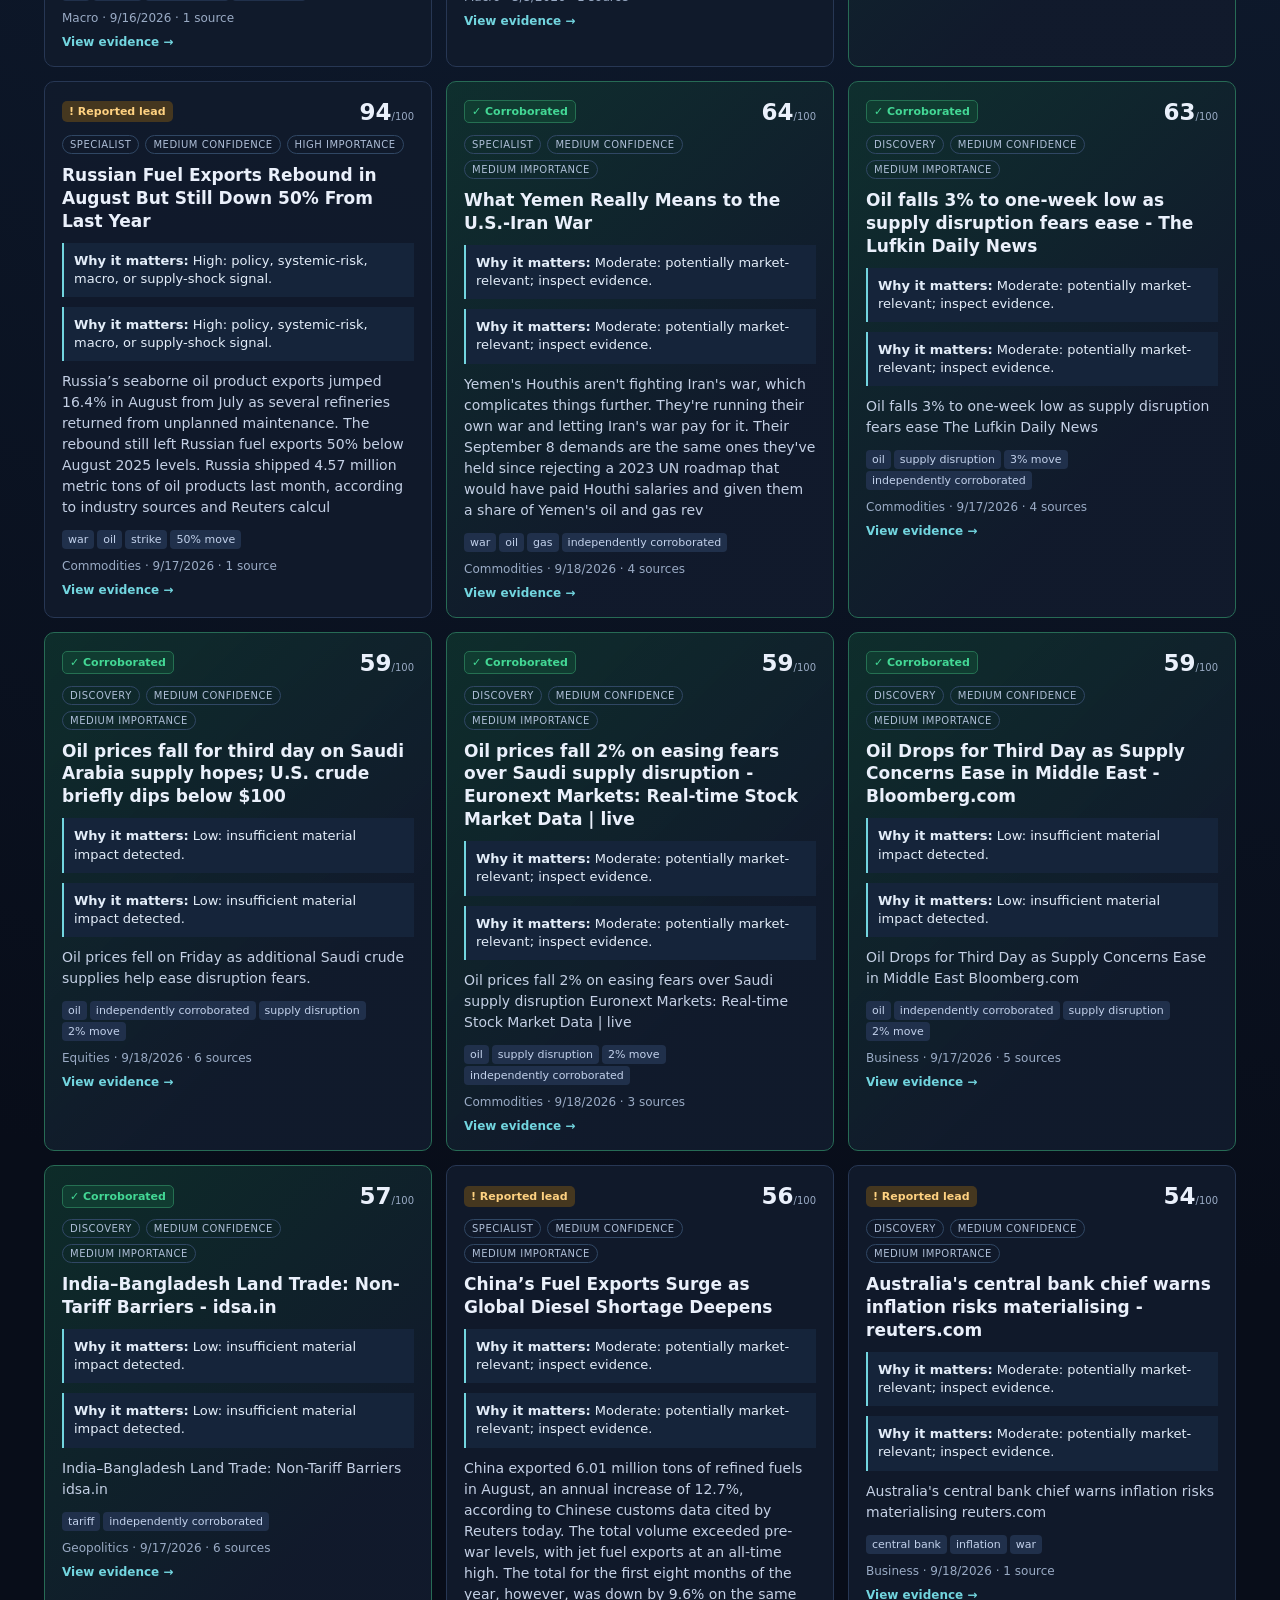
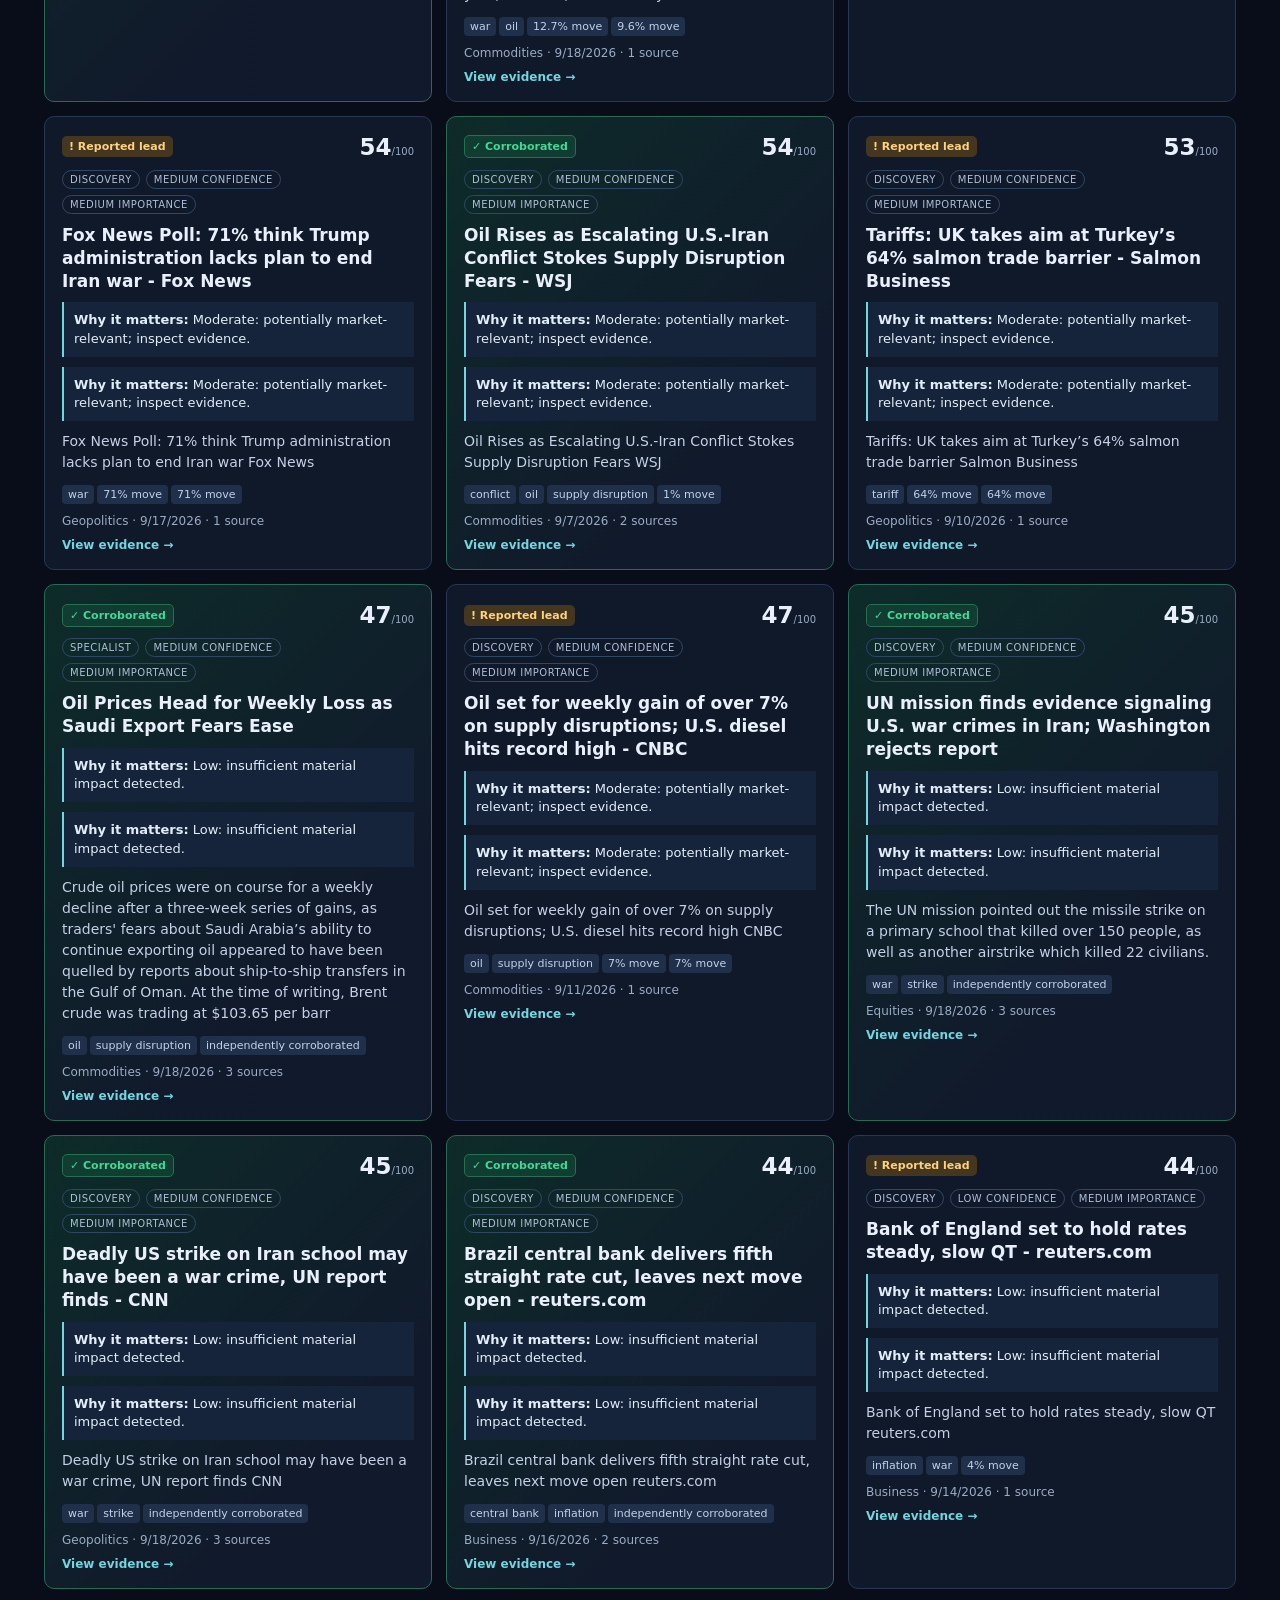
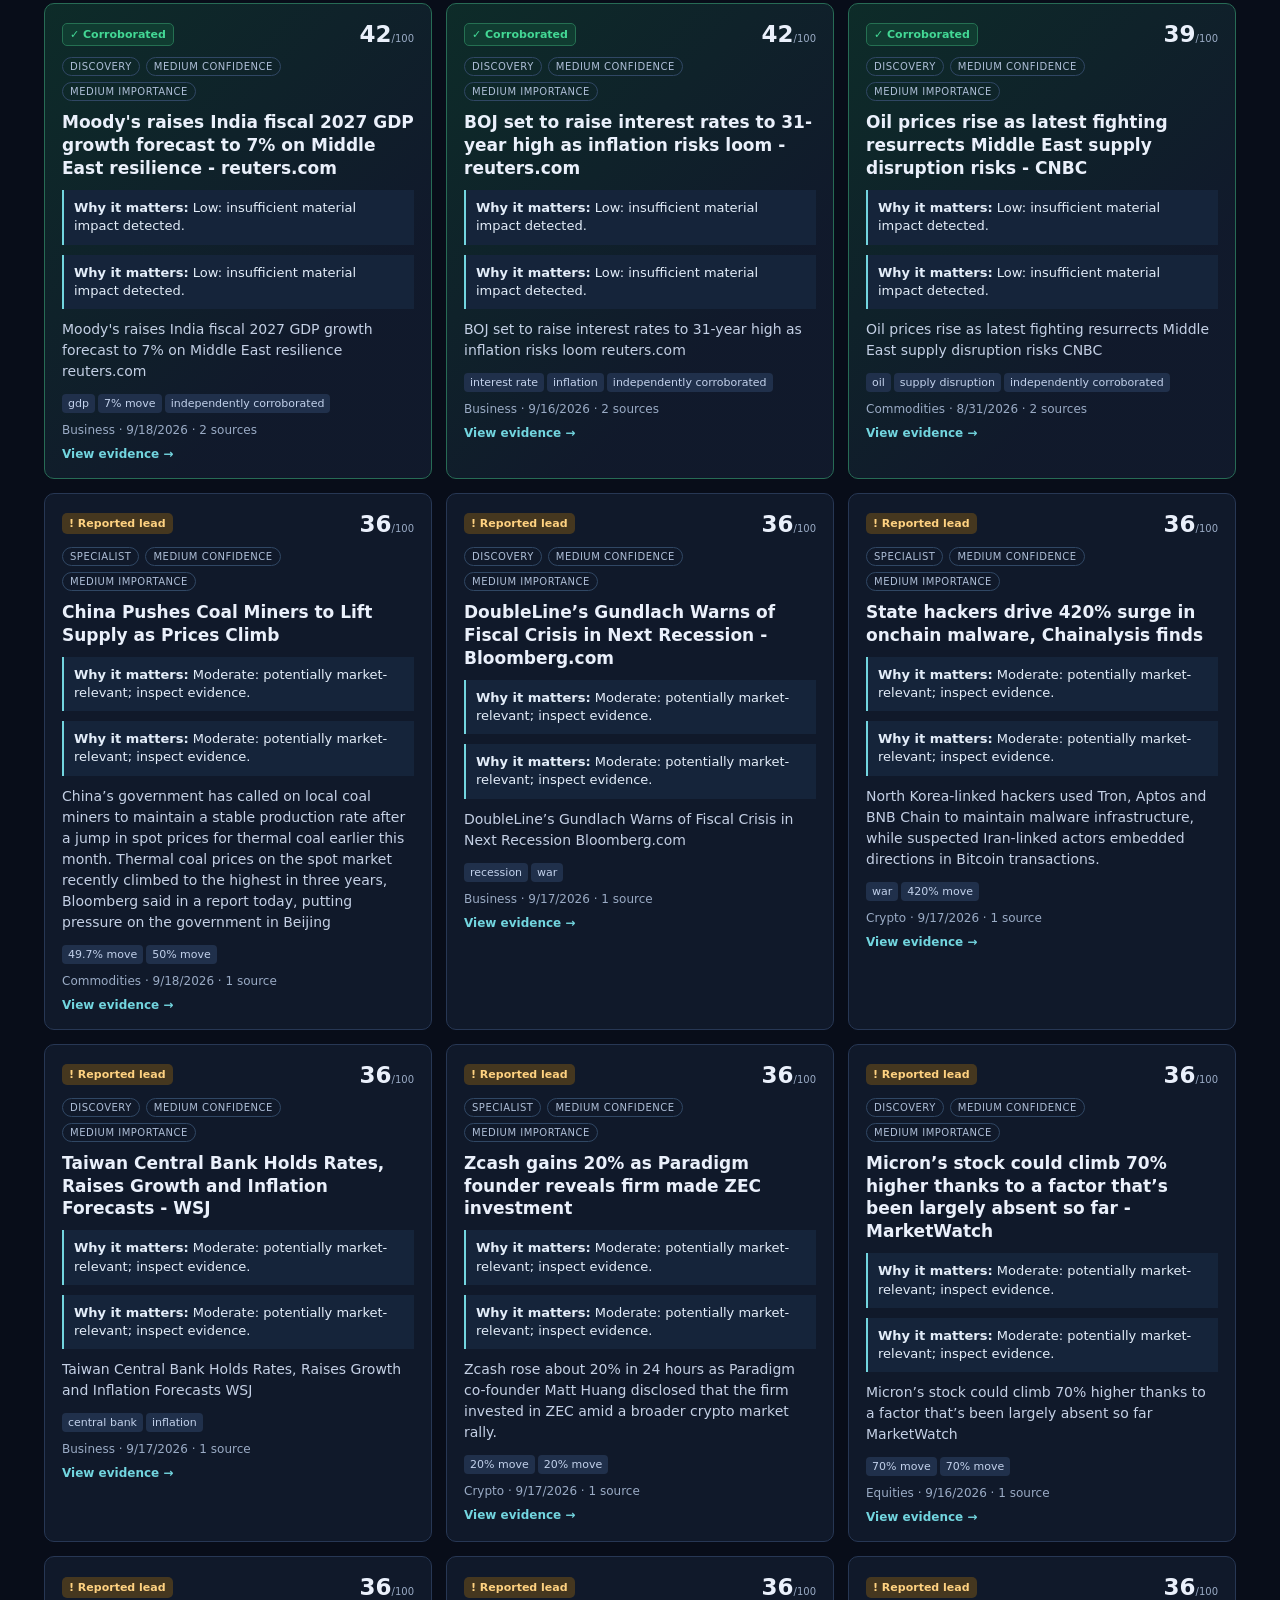
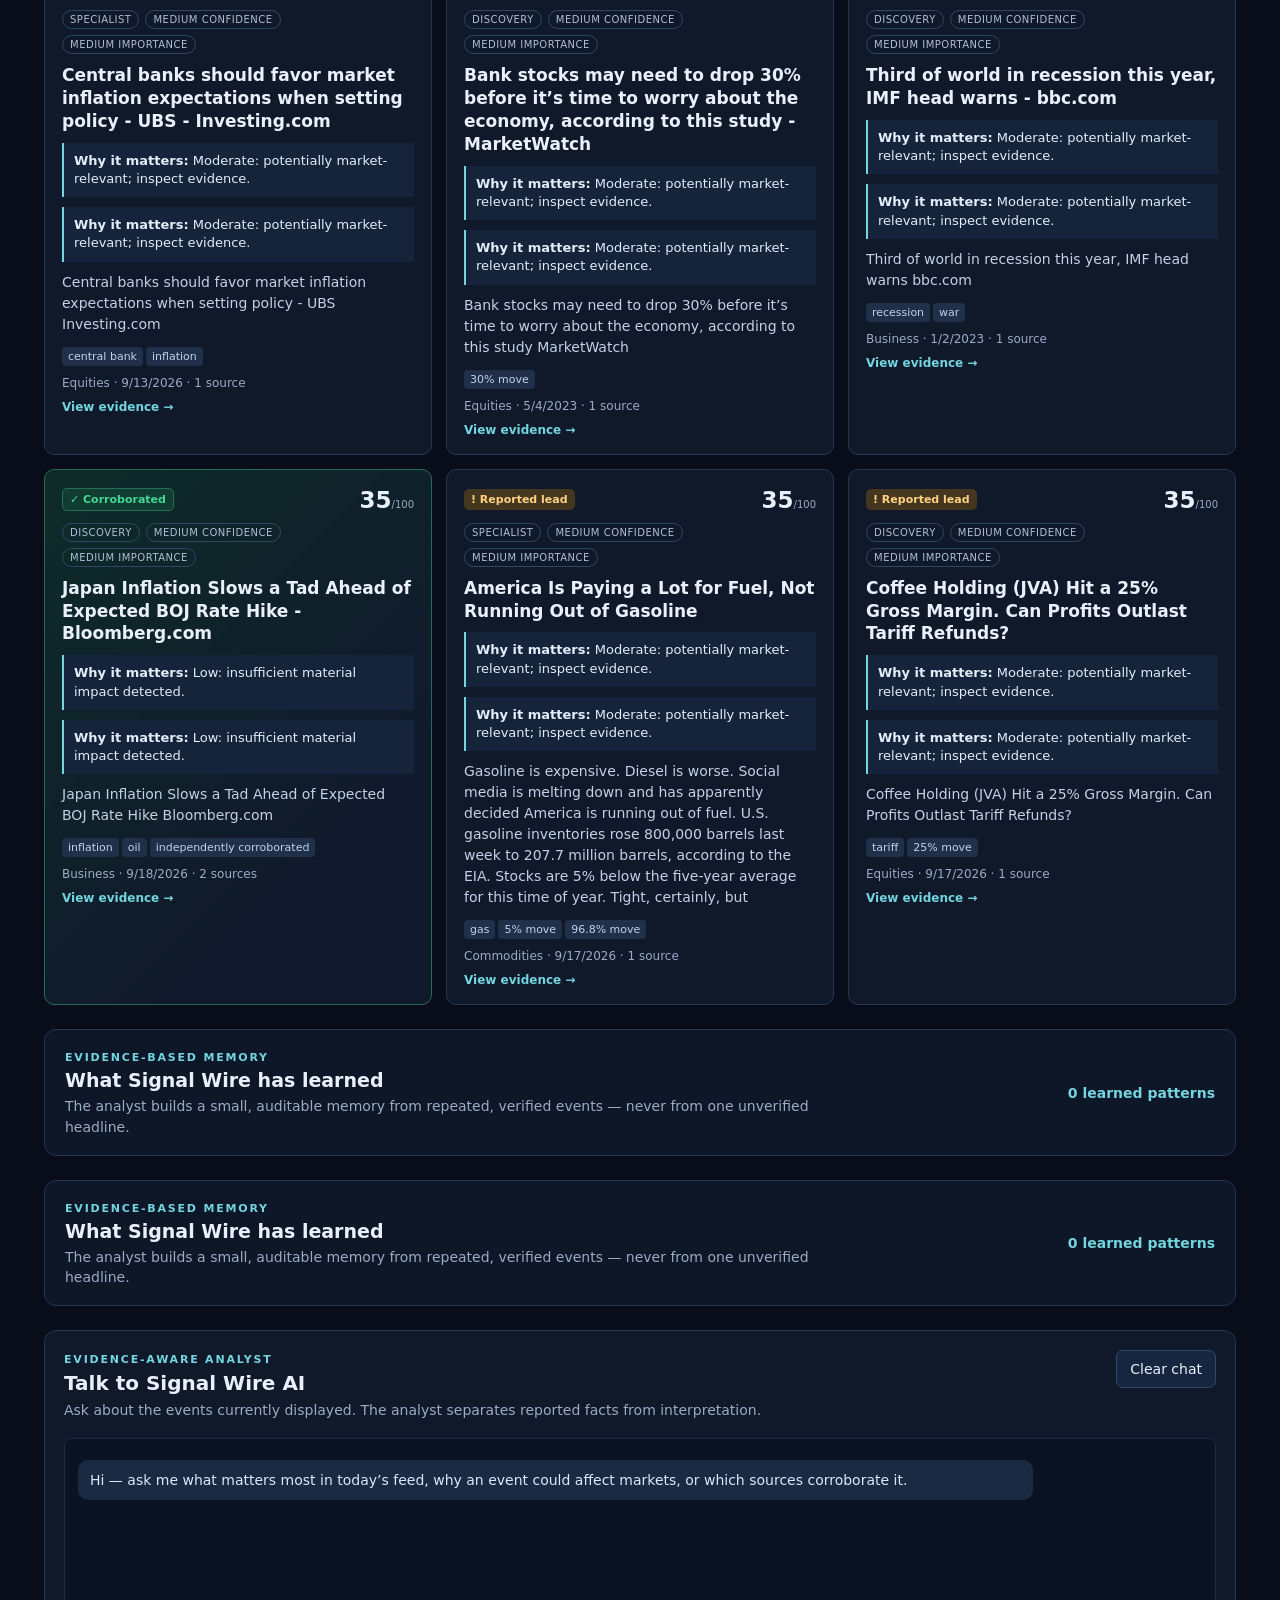
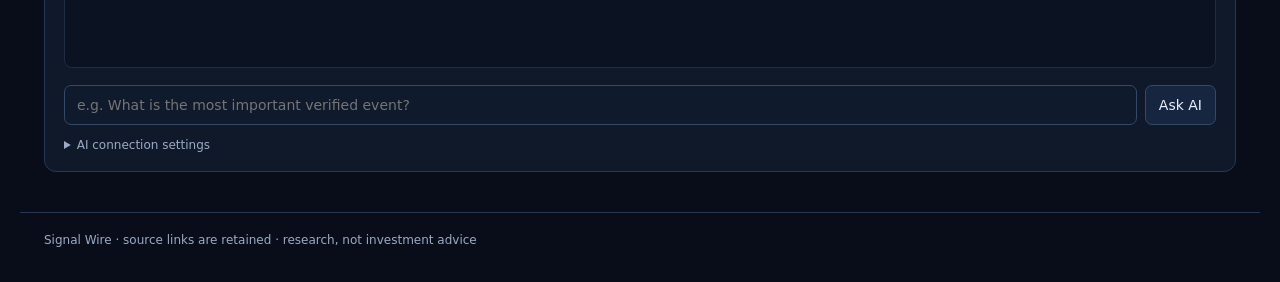
==== commit 3ee4c622: "Improve Signal Wire dashboard clarity and learning display" ====
--- a/docs/index.html
+++ b/docs/index.html
@@ -1 +1 @@
-<!doctype html><html lang="en"><head><meta charset="utf-8"><meta name="viewport" content="width=device-width,initial-scale=1"><title>Signal Wire — Verified Intelligence</title><link rel="stylesheet" href="style.css?v=mono5"></head><body><header><div><span class="eyebrow">SOURCE-VERIFIED MARKET INTELLIGENCE</span><h1>Signal Wire</h1><p class="sub">Material economic and market events, evidence first.</p></div><div class="head-actions"><div id="health" class="health"><i></i> Loading sources</div><button id="refresh" type="button">↻ Reload data</button><button id="aiToggle" class="ai-launch" type="button" aria-expanded="false">✦ Open AI analyst</button></div></header><main><div id="error" class="error hidden" role="alert"></div><section class="kpis" aria-label="Dashboard statistics"><div><b id="total">—</b><span>Material signals</span></div><div><b id="verifiedCount">—</b><span>2+ source checked</span></div><div><b id="sources">—</b><span>Sources online</span></div><div><b id="updated">—</b><span>Last refresh</span></div></section><section class="controls" aria-label="Filters"><label>Minimum score <strong id="thresholdValue">35</strong><input id="threshold" type="range" min="35" max="90" value="35"></label><select id="category" aria-label="Category"><option value="all">All categories</option><option>Macro</option><option>Geopolitics</option><option>Commodities</option><option>Equities</option><option>Crypto</option><option>Natural events</option></select><select id="verification" aria-label="Verification"><option value="all">All evidence levels</option><option value="verified">2+ source checked</option><option value="single-source">Single source</option></select><select id="source" aria-label="Source"><option value="all">All sources</option></select><button id="method" type="button" aria-expanded="false">Methodology</button><span id="refreshStatus" class="refresh-status" role="status"></span></section><section id="methodology" class="method hidden"><h2>Evidence rules</h2><p><b class="verified-text">Green is reserved for material signals corroborated by two or more independent domains.</b> It means separate sources reported a closely matching event—not that Signal Wire guarantees the event is true. Open the source articles before acting.</p><p>Signals are collected from public feeds, deduplicated into event clusters, scored for market relevance, and filtered below 35. This is research, not financial advice.</p></section><section id="cards" class="cards" aria-live="polite"><div class="loading">Loading signals…</div></section></main><aside id="aiPanel" class="ai-panel closed" aria-labelledby="aiTitle"><div class="ai-head"><div><span class="eyebrow">EVIDENCE-AWARE ANALYST</span><h2 id="aiTitle">Signal Wire AI</h2><p>Short answers. Evidence first. Ask what matters, what is confirmed, or what connects.</p></div><div class="ai-actions"><button id="aiClear" type="button">Clear</button><button id="closeChat" class="icon" type="button" aria-label="Close AI analyst">×</button></div></div><div id="chatLog" class="chat-log" aria-live="polite"><div class="chat-msg assistant">Hi — ask me what matters most in today’s feed, why an event could affect markets, or which sources corroborate it.</div></div><form id="chatForm" class="chat-form"><label class="sr-only" for="chatInput">Message Signal Wire AI</label><input id="chatInput" maxlength="2000" autocomplete="off" placeholder="Ask about the displayed evidence…" required><button type="submit">Ask AI</button></form><details class="ai-settings"><summary>AI connection settings</summary><p>AI requests go to the private Worker. Your Gemini key never belongs in the browser.</p><div class="endpoint-row"><input id="aiEndpoint" type="url" placeholder="https://your-worker.workers.dev"><button id="saveEndpoint" type="button">Save endpoint</button></div><small id="aiStatus">Checking AI connection…</small></details></aside><dialog id="detail"><button id="closeDetail" class="icon" aria-label="Close event details">×</button><div id="detailBody"></div></dialog><footer>Signal Wire · source links are retained · research, not investment advice</footer><script src="app.js?v=mono5"></script></body></html>+<!doctype html><html lang="en"><head><meta charset="utf-8"><meta name="viewport" content="width=device-width,initial-scale=1"><title>Signal Wire — Verified Intelligence</title><link rel="stylesheet" href="style.css"></head><body><header><div><span class="eyebrow">SOURCE-VERIFIED MARKET INTELLIGENCE</span><h1>Signal Wire</h1><p class="sub">Material economic and market events, evidence first.</p></div><div class="head-actions"><div id="health" class="health"><i></i> Loading sources</div><button id="refresh" type="button">↻ Reload data</button></div></header><main><div id="error" class="error hidden" role="alert"></div><section class="kpis" aria-label="Dashboard statistics"><div><b id="total">—</b><span>Material signals</span></div><div><b id="verifiedCount">—</b><span>2+ source checked</span></div><div><b id="sources">—</b><span>Sources online</span></div><div><b id="updated">—</b><span>Last refresh</span></div></section><section id="pulse" class="pulse" aria-live="polite"><div><span class="eyebrow">MARKET PULSE</span><h2 id="pulseTitle">Finding the signal…</h2><p id="pulseText">Loading the highest-impact verified intelligence.</p></div><div class="pulse-meta"><b id="pulseScore">—</b><span id="pulseMeta">Waiting for evidence</span></div></section><section id="pulse" class="pulse" aria-live="polite"><div><span class="eyebrow">MARKET PULSE</span><h2 id="pulseTitle">Finding the signal…</h2><p id="pulseText">Loading the highest-impact verified intelligence.</p></div><div class="pulse-meta"><b id="pulseScore">—</b><span id="pulseMeta">Waiting for evidence</span></div></section><section class="controls" aria-label="Filters"><label>Minimum score <strong id="thresholdValue">35</strong><input id="threshold" type="range" min="35" max="90" value="35"></label><select id="category" aria-label="Category"><option value="all">All categories</option><option>Macro</option><option>Geopolitics</option><option>Commodities</option><option>Equities</option><option>Crypto</option><option>Natural events</option></select><select id="verification" aria-label="Verification"><option value="all">All evidence levels</option><option value="verified">2+ source checked</option><option value="single-source">Single source</option></select><select id="source" aria-label="Source"><option value="all">All sources</option></select><button id="method" type="button" aria-expanded="false">Methodology</button></section><section id="methodology" class="method hidden"><h2>Evidence rules</h2><p><b class="verified-text">Green is reserved for material signals corroborated by two or more independent domains.</b> It means separate sources reported a closely matching event—not that Signal Wire guarantees the event is true. Open the source articles before acting.</p><p>Signals are collected from public feeds, deduplicated into event clusters, scored for market relevance, and filtered below 35. Optional AI enrichment summarizes source excerpts without inventing facts; rules remain the fallback. This is research, not financial advice.</p></section><section id="cards" class="cards" aria-live="polite"><div class="loading">Loading signals…</div></section><section class="knowledge-strip"><div><span class="eyebrow">EVIDENCE-BASED MEMORY</span><h2>What Signal Wire has learned</h2><p id="knowledgeSummary">The analyst builds a small, auditable memory from repeated, verified events — never from one unverified headline.</p></div><span id="knowledgeCount" class="knowledge-count">0 learned patterns</span></section><section class="knowledge-strip"><div><span class="eyebrow">EVIDENCE-BASED MEMORY</span><h2>What Signal Wire has learned</h2><p id="knowledgeSummary">The analyst builds a small, auditable memory from repeated, verified events — never from one unverified headline.</p></div><span id="knowledgeCount" class="knowledge-count">0 learned patterns</span></section><section class="ai-panel" aria-labelledby="aiTitle"><div class="ai-head"><div><span class="eyebrow">EVIDENCE-AWARE ANALYST</span><h2 id="aiTitle">Talk to Signal Wire AI</h2><p>Ask about the events currently displayed. The analyst separates reported facts from interpretation.</p></div><button id="aiClear" type="button">Clear chat</button></div><div id="chatLog" class="chat-log" aria-live="polite"><div class="chat-msg assistant">Hi — ask me what matters most in today’s feed, why an event could affect markets, or which sources corroborate it.</div></div><form id="chatForm" class="chat-form"><label class="sr-only" for="chatInput">Message Signal Wire AI</label><input id="chatInput" maxlength="2000" autocomplete="off" placeholder="e.g. What is the most important verified event?" required><button type="submit">Ask AI</button></form><details class="ai-settings"><summary>AI connection settings</summary><p>GitHub Pages cannot safely store an AI key. Paste your private backend URL here after deploying the included worker. It is saved only in this browser.</p><div class="endpoint-row"><input id="aiEndpoint" type="url" placeholder="https://your-worker.workers.dev/chat"><button id="saveEndpoint" type="button">Save endpoint</button></div><small id="aiStatus">Using same-site /api/chat until an endpoint is saved.</small></details></section></main><dialog id="detail"><button id="closeDetail" class="icon" aria-label="Close event details">×</button><div id="detailBody"></div></dialog><footer>Signal Wire · source links are retained · research, not investment advice</footer><script src="app.js"></script></body></html>
--- a/docs/style.css
+++ b/docs/style.css
@@ -1,4 +1,4 @@
-:root{--bg:#fff;--panel:#fff;--panel-alt:#f5f5f5;--line:#d4d4d4;--line-strong:#111;--text:#111;--muted:#666;--soft:#f0f0f0}*{box-sizing:border-box}html{scroll-behavior:smooth}body{margin:0;background:var(--bg);color:var(--text);font:14px Inter,ui-sans-serif,system-ui,-apple-system,BlinkMacSystemFont,"Segoe UI",sans-serif;line-height:1.5}header,main,footer{max-width:1240px;margin:auto}header{padding:38px 24px 24px;display:flex;justify-content:space-between;gap:20px;align-items:end;border-bottom:2px solid #111}main{padding:0 24px 40px}.eyebrow{color:#111;font-size:11px;font-weight:800;letter-spacing:1.8px}h1{font-size:42px;letter-spacing:-2px;margin:7px 0}.sub,.meta,small,footer,.health{color:var(--muted)}.head-actions{display:flex;gap:10px;align-items:center;flex-wrap:wrap;justify-content:flex-end}.health{font-size:12px}.health i{display:inline-block;width:8px;height:8px;border-radius:50%;background:#111;margin-right:6px}.health.offline i{background:#777}button,select{font:inherit;background:#fff;border:1px solid #111;border-radius:6px;color:#111;padding:10px 13px;cursor:pointer}button:hover,select:hover,button:focus-visible,select:focus-visible{background:#111;color:#fff;outline:2px solid #111;outline-offset:2px}.error{margin:15px 0;padding:12px 15px;border:1px solid #111;border-radius:6px;background:#f0f0f0;color:#111}.hidden{display:none}.kpis{display:grid;grid-template-columns:repeat(4,1fr);gap:12px;margin:20px 0}.kpis div{padding:16px;border:1px solid #111;border-radius:8px;background:#fff}.kpis b{display:block;font-size:25px}.kpis span{font-size:12px;color:var(--muted)}.controls{padding:8px 0 18px;border-bottom:1px solid var(--line);display:flex;gap:12px;align-items:center;flex-wrap:wrap}.controls label{display:flex;gap:8px;align-items:center;color:var(--muted)}.controls input[type=range]{min-width:170px;accent-color:#111}.method{margin:15px 0;padding:15px 17px;line-height:1.55;border:1px solid #111;border-radius:8px;background:var(--panel-alt)}.method h2{margin:0}.verified-text{color:#111;text-decoration:underline}.cards{display:grid;grid-template-columns:repeat(auto-fill,minmax(330px,1fr));gap:14px;margin-top:20px}.card{display:flex;flex-direction:column;gap:10px;padding:17px;border:1px solid var(--line);border-radius:8px;background:#fff;cursor:pointer;outline:none;transition:border-color .15s,transform .15s,box-shadow .15s}.card:hover,.card:focus{border-color:#111;transform:translateY(-1px);box-shadow:0 8px 24px #0002}.card.verified{border:2px solid #111}.card-top{display:flex;justify-content:space-between;align-items:center}.badge{font-size:11px;font-weight:800;border-radius:4px;padding:4px 7px;border:1px solid #111;background:#fff;color:#111}.checked{background:#111;color:#fff}.unverified{background:#eee}.score{font-weight:800;font-size:23px}.card h2,#detail h2{font-size:17px;line-height:1.35;margin:0}.summary{margin:0;color:#333;line-height:1.5}.tags span{display:inline-block;padding:3px 6px;margin:2px 3px 0 0;border-radius:3px;background:#eee;color:#111;font-size:11px}.meta{font-size:12px}.view{font-weight:700;color:#111;font-size:12px;text-decoration:underline}.loading{padding:50px;grid-column:1/-1;text-align:center;color:var(--muted)}dialog{position:relative;max-width:720px;width:calc(100% - 28px);max-height:85vh;overflow:auto;padding:28px;border:2px solid #111;border-radius:8px;background:#fff;color:#111}dialog::backdrop{background:rgba(0,0,0,.68)}.icon{position:absolute;right:13px;top:11px;padding:2px 9px;font-size:24px;background:transparent;border:0}.icon:hover{background:#111;color:#fff}.detail-summary{color:#333;font-size:15px;line-height:1.6}dl{display:grid;grid-template-columns:145px 1fr;gap:10px;margin:22px 0}dt{font-weight:750;color:var(--muted)}dd{margin:0}.source-list{list-style:none;padding:0;margin:8px 0}.source-list li{display:grid;grid-template-columns:1fr auto;gap:3px;padding:11px 0;border-bottom:1px solid var(--line)}.source-list small{grid-column:1}.source-list a{grid-column:2;grid-row:1/3;color:#111;font-weight:700}.disclaimer{font-size:12px;color:var(--muted);line-height:1.5}footer{border-top:2px solid #111;padding:20px 24px 35px;font-size:12px}.ai-panel{position:fixed;z-index:20;top:0;right:0;width:min(460px,100vw);height:100vh;margin:0;padding:22px;background:#fff;border-left:2px solid #111;box-shadow:-12px 0 32px #0002;transform:translateX(0);transition:transform .2s ease;display:flex;flex-direction:column}.ai-panel.closed{transform:translateX(105%);pointer-events:none}.ai-head{display:flex;justify-content:space-between;gap:16px;align-items:start;padding-bottom:16px;border-bottom:1px solid #111}.ai-head h2{margin:5px 0;font-size:20px}.ai-head p{margin:0;color:var(--muted);line-height:1.45}.ai-actions{display:flex;gap:6px}.chat-log{flex:1;min-height:180px;overflow:auto;margin:17px 0;padding:13px;border-radius:6px;background:#f5f5f5;border:1px solid #111}.chat-msg{max-width:85%;padding:10px 12px;margin:8px 0;border-radius:6px;border:1px solid #111;line-height:1.45;white-space:pre-wrap}.chat-msg.assistant{background:#fff;color:#111}.chat-msg.user{margin-left:auto;background:#111;color:#fff}.chat-msg.error-msg{background:#eee;color:#111}.chat-form,.endpoint-row{display:flex;gap:8px}.chat-form input,.endpoint-row input{min-width:0;flex:1;padding:11px 12px;border:1px solid #111;border-radius:6px;background:#fff;color:#111;font:inherit}.ai-settings{margin-top:13px;color:var(--muted);font-size:12px}.ai-settings p{line-height:1.5}.ai-settings input{font-size:12px}.sr-only{position:absolute;width:1px;height:1px;padding:0;margin:-1px;overflow:hidden;clip:rect(0,0,0,0);white-space:nowrap;border:0}@media(max-width:650px){header{padding-top:25px;align-items:start;flex-direction:column}h1{font-size:34px}.head-actions{width:100%;justify-content:flex-start}.kpis{grid-template-columns:repeat(2,1fr)}.cards{grid-template-columns:1fr}.controls select,.controls button{flex:1}.controls label{width:100%;justify-content:space-between}.controls input[type=range]{flex:1;min-width:0}dl{grid-template-columns:1fr;gap:3px}dd{margin-bottom:9px}.source-list li{grid-template-columns:1fr}.source-list a{grid-column:1;grid-row:auto;margin-top:4px}.ai-panel{width:100vw}.ai-head{flex-direction:row}.chat-form,.endpoint-row{flex-direction:column}.chat-form button,.endpoint-row button{width:100%}}
-/* Subtle tactile feedback for existing controls; no layout or color redesign. */
-button,select,a,.card,[role=button]{transition:transform .16s ease,background-color .16s ease,color .16s ease,border-color .16s ease,box-shadow .16s ease}button:active,select:active,a:active,.card:active,[role=button]:active,.is-clicked{transform:scale(.97);}
-.fact-status{margin:10px 0;padding:9px 11px;border-left:3px solid #111;background:#f5f5f5;font-size:13px}.importance{font-weight:800;font-size:12px}.why{margin:0;padding:9px 10px;background:#f5f5f5;border-left:3px solid #111;font-size:13px;line-height:1.4}.why b{font-weight:800}.card .meta{text-transform:none}.confidence{font-weight:700}
+:root{--bg:#080d19;--panel:#111a2c;--line:#273754;--text:#eaf0fb;--muted:#9aabc5;--cyan:#72d5df;--green:#43d895;--greenbg:#103c31;--amber:#ffd281;--red:#ff9aa5}*{box-sizing:border-box}body{margin:0;background:radial-gradient(circle at 85% -15%,#193151 0,var(--bg) 43%);color:var(--text);font:14px Inter,ui-sans-serif,system-ui,sans-serif}header,main,footer{max-width:1240px;margin:auto}header{padding:38px 24px 24px;display:flex;justify-content:space-between;gap:20px;align-items:end}.eyebrow{color:var(--cyan);font-size:11px;font-weight:800;letter-spacing:1.8px}h1{font-size:42px;letter-spacing:-2px;margin:7px 0}.sub,.meta,small,footer{color:var(--muted)}.head-actions{display:flex;gap:16px;align-items:center}.health{font-size:12px;color:var(--muted)}.health i{display:inline-block;width:8px;height:8px;border-radius:50%;background:var(--green);margin-right:6px}button,select{font:inherit;background:#172640;border:1px solid #334968;border-radius:7px;color:var(--text);padding:10px 13px;cursor:pointer}button:hover,select:hover{border-color:var(--cyan)}main{padding:0 24px 40px}.error{margin-bottom:15px;padding:12px 15px;border:1px solid #814452;border-radius:8px;background:#3b202c;color:#ffd3d8}.hidden{display:none}.kpis{display:grid;grid-template-columns:repeat(4,1fr);gap:12px;margin-bottom:18px}.kpis div{padding:16px;border:1px solid var(--line);border-radius:10px;background:#10192a}.kpis b{display:block;font-size:25px}.kpis span{font-size:12px;color:var(--muted)}.controls{padding:8px 0 18px;border-bottom:1px solid var(--line);display:flex;gap:12px;align-items:center;flex-wrap:wrap}.controls label{display:flex;gap:8px;align-items:center;color:var(--muted)}input{accent-color:var(--cyan)}.method{margin:15px 0;padding:15px 17px;line-height:1.55;border:1px solid var(--line);border-radius:8px;background:#111b2e}.method h2{margin:0}.verified-text{color:var(--green)}.cards{display:grid;grid-template-columns:repeat(auto-fill,minmax(330px,1fr));gap:14px;margin-top:20px}.card{display:flex;flex-direction:column;gap:10px;padding:17px;border:1px solid var(--line);border-radius:10px;background:rgba(17,26,44,.93);cursor:pointer;outline:none;transition:border-color .15s,transform .15s}.card:hover,.card:focus{border-color:#617799;transform:translateY(-1px)}.card.verified{border-color:#276b55;background:linear-gradient(135deg,rgba(16,60,49,.65),rgba(17,26,44,.96) 70%)}.card-top{display:flex;justify-content:space-between;align-items:center}.badge{font-size:11px;font-weight:800;border-radius:5px;padding:4px 7px}.checked{background:var(--greenbg);color:var(--green);border:1px solid #257052}.unverified{background:#45371f;color:var(--amber)}.score{font-weight:800;font-size:23px}.card h2,#detail h2{font-size:17px;line-height:1.35;margin:0}.summary{margin:0;color:#c4d0e5;line-height:1.5}.tags span{display:inline-block;padding:3px 6px;margin:2px 3px 0 0;border-radius:4px;background:#20304b;color:#c2d1eb;font-size:11px}.meta{font-size:12px}.view{font-weight:700;color:var(--cyan);font-size:12px}.loading{padding:50px;grid-column:1/-1;text-align:center;color:var(--muted)}dialog{position:relative;max-width:720px;width:calc(100% - 28px);max-height:85vh;overflow:auto;padding:28px;border:1px solid #3f5678;border-radius:12px;background:#101a2d;color:var(--text)}dialog::backdrop{background:rgba(0,0,0,.68)}.icon{position:absolute;right:13px;top:11px;padding:2px 9px;font-size:24px;background:transparent;border:0}.detail-summary{color:#ced9eb;font-size:15px;line-height:1.6}dl{display:grid;grid-template-columns:145px 1fr;gap:10px;margin:22px 0}dt{font-weight:750;color:var(--muted)}dd{margin:0}.source-list{list-style:none;padding:0;margin:8px 0}.source-list li{display:grid;grid-template-columns:1fr auto;gap:3px;padding:11px 0;border-bottom:1px solid var(--line)}.source-list small{grid-column:1}.source-list a{grid-column:2;grid-row:1/3;color:var(--cyan)}.disclaimer{font-size:12px;color:var(--muted);line-height:1.5}footer{border-top:1px solid var(--line);padding:20px 24px 35px;font-size:12px}@media(max-width:650px){header{padding-top:25px;align-items:start;flex-direction:column}h1{font-size:34px}.head-actions{width:100%;justify-content:space-between}.kpis{grid-template-columns:repeat(2,1fr)}.cards{grid-template-columns:1fr}.controls select,.controls button{flex:1}dl{grid-template-columns:1fr;gap:3px}dd{margin-bottom:9px}.source-list li{grid-template-columns:1fr}.source-list a{grid-column:1;grid-row:auto;margin-top:4px}}.ai-panel{margin-top:24px;padding:19px;border:1px solid var(--line);border-radius:12px;background:rgba(17,26,44,.95)}.ai-head{display:flex;justify-content:space-between;gap:16px;align-items:start}.ai-head h2{margin:5px 0;font-size:20px}.ai-head p{margin:0;color:var(--muted);line-height:1.45}.chat-log{height:230px;overflow:auto;margin:17px 0;padding:13px;border-radius:8px;background:#0b1322;border:1px solid #1e2c44}.chat-msg{max-width:85%;padding:10px 12px;margin:8px 0;border-radius:10px;line-height:1.45;white-space:pre-wrap}.chat-msg.assistant{background:#1b2a43;color:#dbe7fa}.chat-msg.user{margin-left:auto;background:#164b4b;color:#d9fff3}.chat-msg.error-msg{background:#402733;color:#ffd7dc}.chat-form,.endpoint-row{display:flex;gap:8px}.chat-form input,.endpoint-row input{min-width:0;flex:1;padding:11px 12px;border:1px solid #334968;border-radius:7px;background:#0f1a2c;color:var(--text);font:inherit}.ai-settings{margin-top:13px;color:var(--muted);font-size:12px}.ai-settings p{line-height:1.5}.ai-settings input{font-size:12px}.sr-only{position:absolute;width:1px;height:1px;padding:0;margin:-1px;overflow:hidden;clip:rect(0,0,0,0);white-space:nowrap;border:0}@media(max-width:650px){.ai-head{flex-direction:column}.chat-form,.endpoint-row{flex-direction:column}.chat-form button,.endpoint-row button{width:100%}}
+.pulse{margin:20px 0;padding:24px 26px;border:1px solid #415a80;border-radius:16px;background:linear-gradient(110deg,#182a46,#111a2c 70%);display:flex;justify-content:space-between;gap:20px;align-items:center;box-shadow:0 16px 40px #0003;animation:rise .5s ease both}.pulse h2{font-size:clamp(20px,3vw,30px);margin:6px 0 8px;max-width:760px;line-height:1.15}.pulse p{margin:0;color:#c5d3e8;max-width:760px;line-height:1.45}.pulse-meta{text-align:right;min-width:130px}.pulse-meta b{font-size:32px;display:block}.pulse-meta span{font-size:12px;color:var(--muted)}.card-labels{display:flex;gap:6px;flex-wrap:wrap}.card-labels span{font-size:10px;text-transform:uppercase;letter-spacing:.5px;color:#aebed7;border:1px solid #304764;border-radius:99px;padding:3px 7px}.why{margin:0;padding:9px 10px;border-left:2px solid var(--cyan);background:#15243a;color:#e3edf9;line-height:1.4;font-size:13px}.score small{font-size:10px;color:var(--muted);font-weight:500}.knowledge-strip{margin:24px 0;padding:18px 20px;border:1px solid var(--line);border-radius:12px;display:flex;justify-content:space-between;align-items:center;gap:15px;background:#0e1727}.knowledge-strip h2{margin:5px 0;font-size:19px}.knowledge-strip p{margin:0;color:var(--muted);max-width:760px;line-height:1.45}.knowledge-count{white-space:nowrap;color:var(--cyan);font-weight:700}@keyframes rise{from{opacity:0;transform:translateY(7px)}to{opacity:1;transform:none}}button:active,.card:active{transform:scale(.985)}@media(max-width:650px){.pulse,.knowledge-strip{align-items:flex-start;flex-direction:column}.pulse-meta{text-align:left}.pulse-meta b{font-size:24px}}
+
+.pulse{margin:20px 0;padding:24px 26px;border:1px solid #415a80;border-radius:16px;background:linear-gradient(110deg,#182a46,#111a2c 70%);display:flex;justify-content:space-between;gap:20px;align-items:center;box-shadow:0 16px 40px #0003;animation:rise .5s ease both}.pulse h2{font-size:clamp(20px,3vw,30px);margin:6px 0 8px;max-width:760px;line-height:1.15}.pulse p{margin:0;color:#c5d3e8;max-width:760px;line-height:1.45}.pulse-meta{text-align:right;min-width:130px}.pulse-meta b{font-size:32px;display:block}.pulse-meta span{font-size:12px;color:var(--muted)}.card-labels{display:flex;gap:6px;flex-wrap:wrap}.card-labels span{font-size:10px;text-transform:uppercase;letter-spacing:.5px;color:#aebed7;border:1px solid #304764;border-radius:99px;padding:3px 7px}.why{margin:0;padding:9px 10px;border-left:2px solid var(--cyan);background:#15243a;color:#e3edf9;line-height:1.4;font-size:13px}.score small{font-size:10px;color:var(--muted);font-weight:500}.knowledge-strip{margin:24px 0;padding:18px 20px;border:1px solid var(--line);border-radius:12px;display:flex;justify-content:space-between;align-items:center;gap:15px;background:#0e1727}.knowledge-strip h2{margin:5px 0;font-size:19px}.knowledge-strip p{margin:0;color:var(--muted);max-width:760px;line-height:1.45}.knowledge-count{white-space:nowrap;color:var(--cyan);font-weight:700}@keyframes rise{from{opacity:0;transform:translateY(7px)}to{opacity:1;transform:none}}button:active,.card:active{transform:scale(.985)}@media(max-width:650px){.pulse,.knowledge-strip{align-items:flex-start;flex-direction:column}.pulse-meta{text-align:left}.pulse-meta b{font-size:24px}}
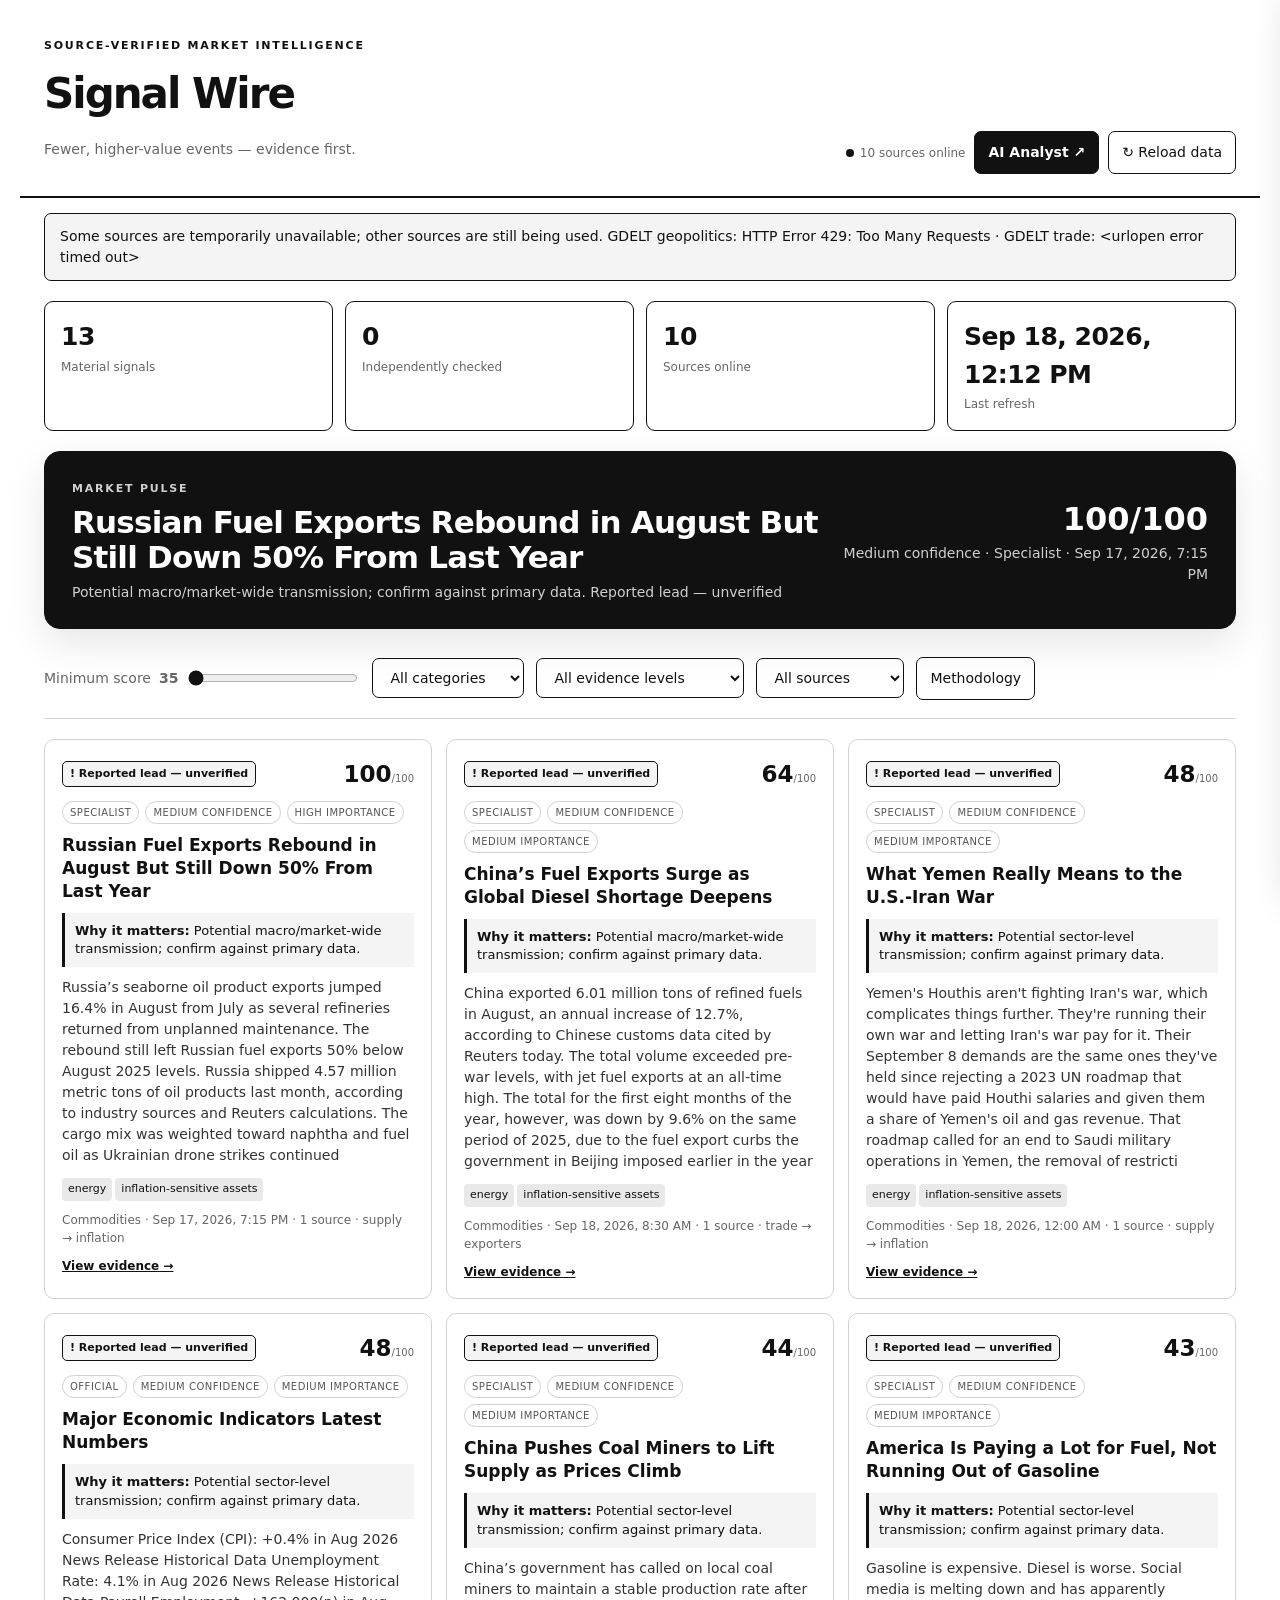
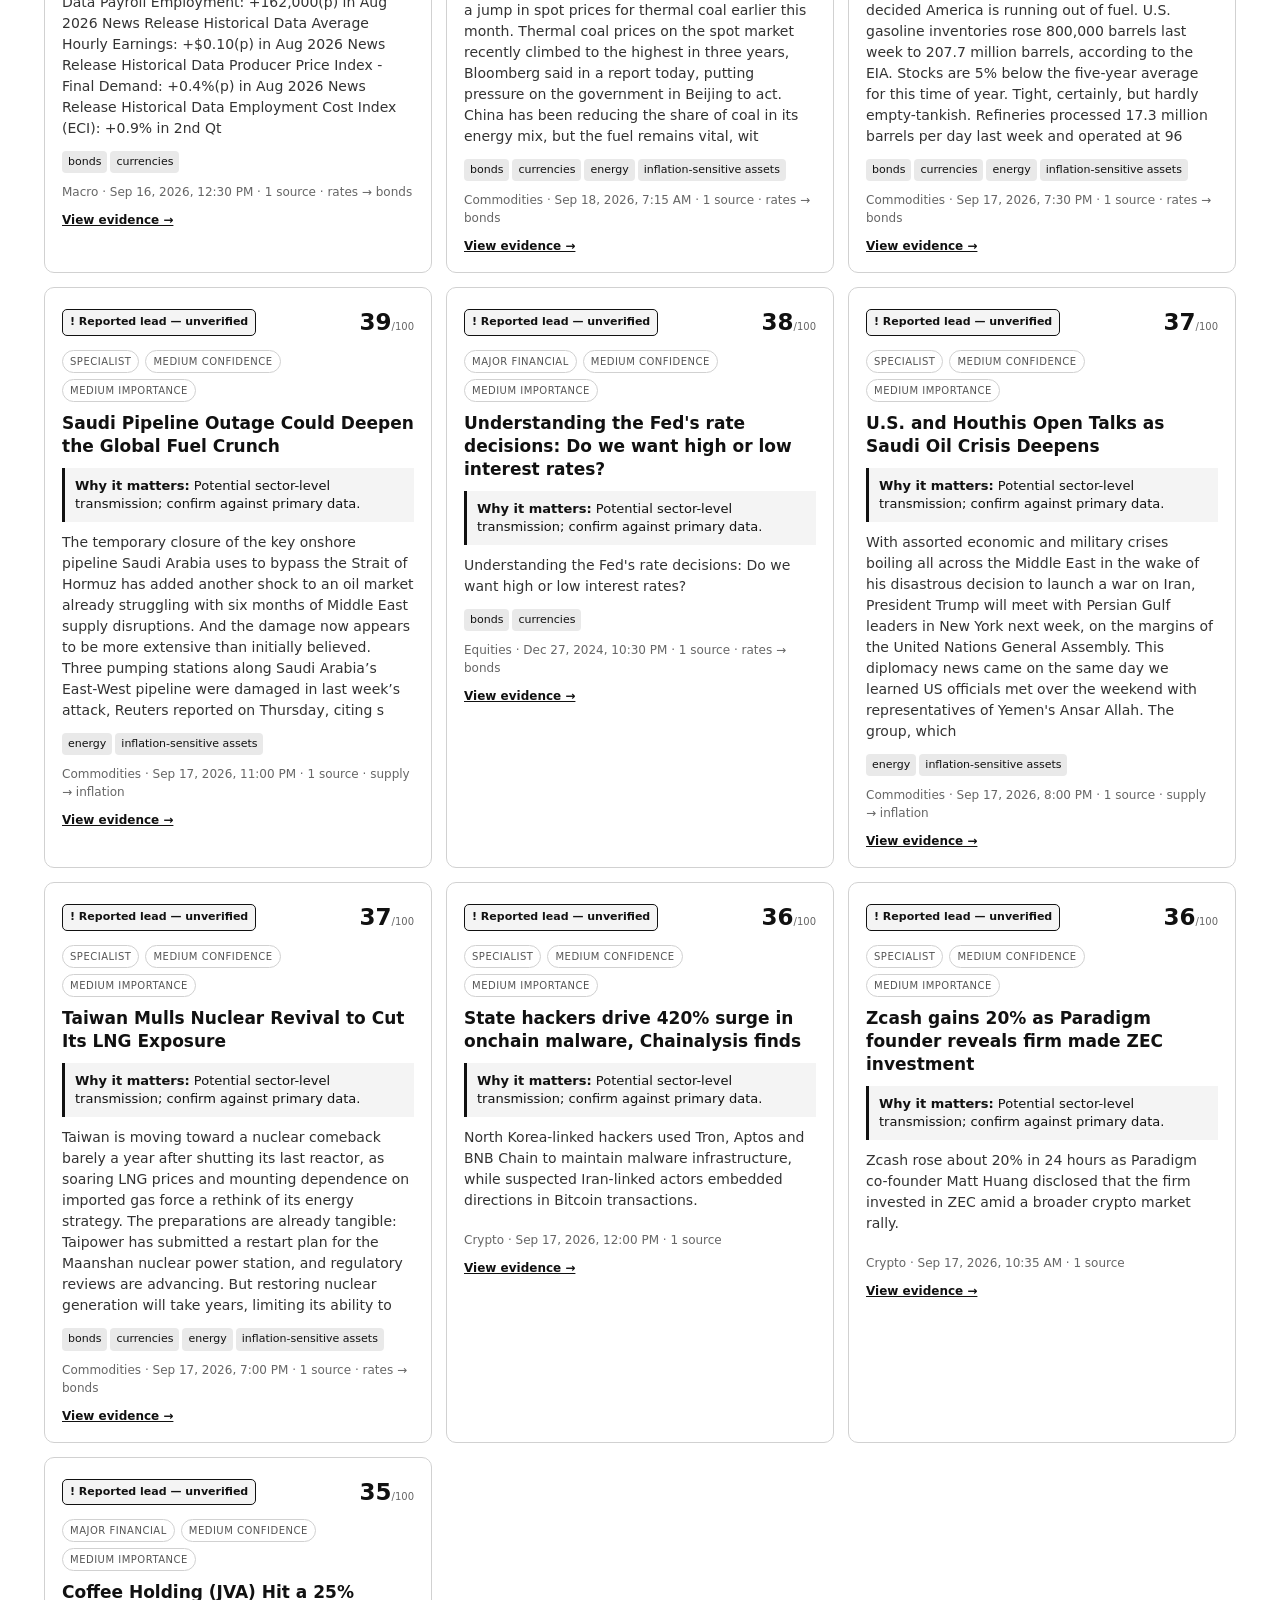
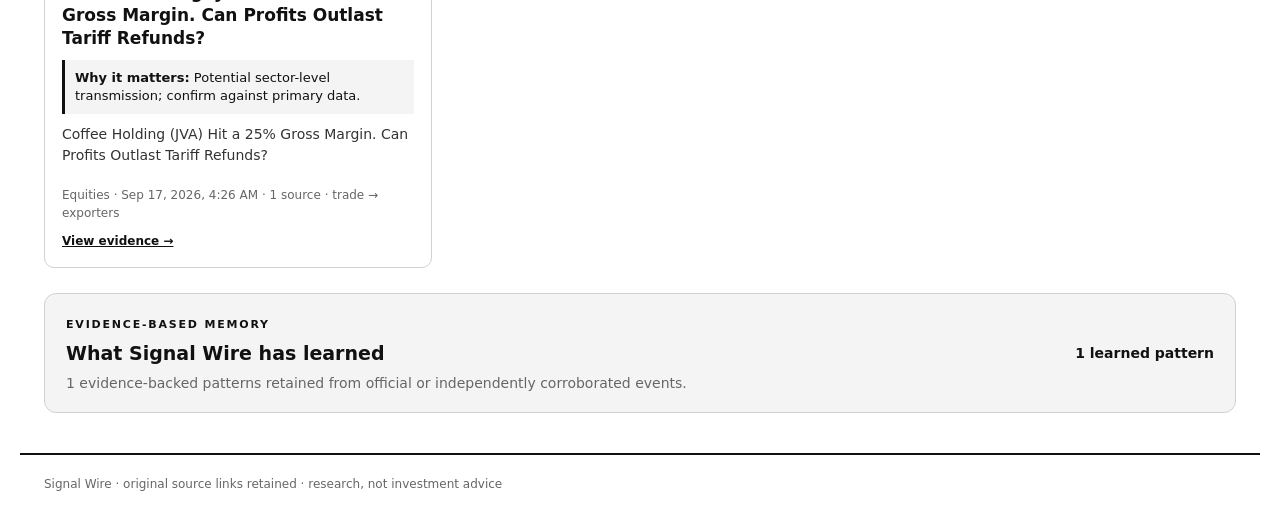
==== commit 596a7f74: "Fix Signal Wire runtime error and add monochrome animated AI analyst panel" ====
--- a/docs/index.html
+++ b/docs/index.html
@@ -1 +1,84 @@
-<!doctype html><html lang="en"><head><meta charset="utf-8"><meta name="viewport" content="width=device-width,initial-scale=1"><title>Signal Wire — Verified Intelligence</title><link rel="stylesheet" href="style.css"></head><body><header><div><span class="eyebrow">SOURCE-VERIFIED MARKET INTELLIGENCE</span><h1>Signal Wire</h1><p class="sub">Material economic and market events, evidence first.</p></div><div class="head-actions"><div id="health" class="health"><i></i> Loading sources</div><button id="refresh" type="button">↻ Reload data</button></div></header><main><div id="error" class="error hidden" role="alert"></div><section class="kpis" aria-label="Dashboard statistics"><div><b id="total">—</b><span>Material signals</span></div><div><b id="verifiedCount">—</b><span>2+ source checked</span></div><div><b id="sources">—</b><span>Sources online</span></div><div><b id="updated">—</b><span>Last refresh</span></div></section><section id="pulse" class="pulse" aria-live="polite"><div><span class="eyebrow">MARKET PULSE</span><h2 id="pulseTitle">Finding the signal…</h2><p id="pulseText">Loading the highest-impact verified intelligence.</p></div><div class="pulse-meta"><b id="pulseScore">—</b><span id="pulseMeta">Waiting for evidence</span></div></section><section id="pulse" class="pulse" aria-live="polite"><div><span class="eyebrow">MARKET PULSE</span><h2 id="pulseTitle">Finding the signal…</h2><p id="pulseText">Loading the highest-impact verified intelligence.</p></div><div class="pulse-meta"><b id="pulseScore">—</b><span id="pulseMeta">Waiting for evidence</span></div></section><section class="controls" aria-label="Filters"><label>Minimum score <strong id="thresholdValue">35</strong><input id="threshold" type="range" min="35" max="90" value="35"></label><select id="category" aria-label="Category"><option value="all">All categories</option><option>Macro</option><option>Geopolitics</option><option>Commodities</option><option>Equities</option><option>Crypto</option><option>Natural events</option></select><select id="verification" aria-label="Verification"><option value="all">All evidence levels</option><option value="verified">2+ source checked</option><option value="single-source">Single source</option></select><select id="source" aria-label="Source"><option value="all">All sources</option></select><button id="method" type="button" aria-expanded="false">Methodology</button></section><section id="methodology" class="method hidden"><h2>Evidence rules</h2><p><b class="verified-text">Green is reserved for material signals corroborated by two or more independent domains.</b> It means separate sources reported a closely matching event—not that Signal Wire guarantees the event is true. Open the source articles before acting.</p><p>Signals are collected from public feeds, deduplicated into event clusters, scored for market relevance, and filtered below 35. Optional AI enrichment summarizes source excerpts without inventing facts; rules remain the fallback. This is research, not financial advice.</p></section><section id="cards" class="cards" aria-live="polite"><div class="loading">Loading signals…</div></section><section class="knowledge-strip"><div><span class="eyebrow">EVIDENCE-BASED MEMORY</span><h2>What Signal Wire has learned</h2><p id="knowledgeSummary">The analyst builds a small, auditable memory from repeated, verified events — never from one unverified headline.</p></div><span id="knowledgeCount" class="knowledge-count">0 learned patterns</span></section><section class="knowledge-strip"><div><span class="eyebrow">EVIDENCE-BASED MEMORY</span><h2>What Signal Wire has learned</h2><p id="knowledgeSummary">The analyst builds a small, auditable memory from repeated, verified events — never from one unverified headline.</p></div><span id="knowledgeCount" class="knowledge-count">0 learned patterns</span></section><section class="ai-panel" aria-labelledby="aiTitle"><div class="ai-head"><div><span class="eyebrow">EVIDENCE-AWARE ANALYST</span><h2 id="aiTitle">Talk to Signal Wire AI</h2><p>Ask about the events currently displayed. The analyst separates reported facts from interpretation.</p></div><button id="aiClear" type="button">Clear chat</button></div><div id="chatLog" class="chat-log" aria-live="polite"><div class="chat-msg assistant">Hi — ask me what matters most in today’s feed, why an event could affect markets, or which sources corroborate it.</div></div><form id="chatForm" class="chat-form"><label class="sr-only" for="chatInput">Message Signal Wire AI</label><input id="chatInput" maxlength="2000" autocomplete="off" placeholder="e.g. What is the most important verified event?" required><button type="submit">Ask AI</button></form><details class="ai-settings"><summary>AI connection settings</summary><p>GitHub Pages cannot safely store an AI key. Paste your private backend URL here after deploying the included worker. It is saved only in this browser.</p><div class="endpoint-row"><input id="aiEndpoint" type="url" placeholder="https://your-worker.workers.dev/chat"><button id="saveEndpoint" type="button">Save endpoint</button></div><small id="aiStatus">Using same-site /api/chat until an endpoint is saved.</small></details></section></main><dialog id="detail"><button id="closeDetail" class="icon" aria-label="Close event details">×</button><div id="detailBody"></div></dialog><footer>Signal Wire · source links are retained · research, not investment advice</footer><script src="app.js"></script></body></html>+<!doctype html>
+<html lang="en">
+<head>
+  <meta charset="utf-8">
+  <meta name="viewport" content="width=device-width,initial-scale=1">
+  <meta name="theme-color" content="#ffffff">
+  <title>Signal Wire — Verified Intelligence</title>
+  <link rel="stylesheet" href="style.css">
+</head>
+<body>
+  <header>
+    <div>
+      <span class="eyebrow">SOURCE-VERIFIED MARKET INTELLIGENCE</span>
+      <h1>Signal Wire</h1>
+      <p class="sub">Fewer, higher-value events — evidence first.</p>
+    </div>
+    <div class="head-actions">
+      <div id="health" class="health"><i></i> Loading sources</div>
+      <button id="aiToggle" class="ai-launch" type="button" aria-expanded="false" aria-controls="aiPanel">AI Analyst <span aria-hidden="true">↗</span></button>
+      <button id="refresh" type="button">↻ Reload data</button>
+    </div>
+  </header>
+
+  <main>
+    <div id="error" class="error hidden" role="alert"></div>
+    <section class="kpis" aria-label="Dashboard statistics">
+      <div><b id="total">—</b><span>Material signals</span></div>
+      <div><b id="verifiedCount">—</b><span>Independently checked</span></div>
+      <div><b id="sources">—</b><span>Sources online</span></div>
+      <div><b id="updated">—</b><span>Last refresh</span></div>
+    </section>
+
+    <section id="pulse" class="pulse" aria-live="polite">
+      <div>
+        <span class="eyebrow">MARKET PULSE</span>
+        <h2 id="pulseTitle">Preparing the current signal</h2>
+        <p id="pulseText">Loading the highest-impact evidence. The dashboard will keep the last good view if a source fails.</p>
+      </div>
+      <div class="pulse-meta"><b id="pulseScore">—</b><span id="pulseMeta">Checking evidence</span></div>
+    </section>
+
+    <section class="controls" aria-label="Filters">
+      <label>Minimum score <strong id="thresholdValue">35</strong><input id="threshold" type="range" min="35" max="90" value="35"></label>
+      <select id="category" aria-label="Category"><option value="all">All categories</option><option>Macro</option><option>Geopolitics</option><option>Commodities</option><option>Equities</option><option>Crypto</option><option>Natural events</option></select>
+      <select id="verification" aria-label="Verification"><option value="all">All evidence levels</option><option value="confirmed">Confirmed official data</option><option value="verified">2+ source checked</option><option value="single-source">Single-source lead</option></select>
+      <select id="source" aria-label="Source"><option value="all">All sources</option></select>
+      <button id="method" type="button" aria-expanded="false">Methodology</button>
+    </section>
+
+    <section id="methodology" class="method hidden">
+      <h2>How Signal Wire decides what to show</h2>
+      <p><b>Source priority:</b> official data and filings first, then major financial reporting, specialist coverage, and discovery leads. A discovery lead cannot become confirmed by itself.</p>
+      <p><b>Relevance score:</b> a 0–100 prioritisation measure combining market breadth, event magnitude, urgency, source priority, cross-source support, and a noise penalty. It is not a price forecast.</p>
+      <p><b>Verification:</b> “confirmed” means a primary source supports the factual claim; “2+ source checked” means distinct sources agree on the underlying event. Market connections are analysis, not guaranteed causation.</p>
+    </section>
+
+    <section id="cards" class="cards" aria-live="polite"><div class="loading">Loading the latest evidence…</div></section>
+
+    <section class="knowledge-strip">
+      <div><span class="eyebrow">EVIDENCE-BASED MEMORY</span><h2>What Signal Wire has learned</h2><p id="knowledgeSummary">Only official or independently corroborated events enter memory. Old entries can be updated when better evidence arrives.</p></div>
+      <span id="knowledgeCount" class="knowledge-count">0 learned patterns</span>
+    </section>
+  </main>
+
+  <div id="aiScrim" class="ai-scrim" hidden></div>
+  <aside id="aiPanel" class="ai-panel closed" aria-labelledby="aiTitle" aria-hidden="true">
+    <div class="ai-head">
+      <div><span class="eyebrow">EVIDENCE-AWARE ANALYST</span><h2 id="aiTitle">Signal Wire AI</h2><p>Short answers grounded in the events currently on screen.</p></div>
+      <div class="ai-actions"><button id="aiClear" type="button">Clear</button><button id="aiClose" class="icon" type="button" aria-label="Close AI analyst">×</button></div>
+    </div>
+    <div id="chatLog" class="chat-log" aria-live="polite"><div class="chat-msg assistant">Ask what matters now, which evidence is strongest, or how two events may connect.</div></div>
+    <form id="chatForm" class="chat-form">
+      <label class="sr-only" for="chatInput">Message Signal Wire AI</label>
+      <input id="chatInput" maxlength="2000" autocomplete="off" placeholder="e.g. What matters most right now?" required>
+      <button type="submit">Ask AI</button>
+    </form>
+    <details class="ai-settings"><summary>Optional private endpoint</summary><p>Visitors can use the public analyst automatically. Only add a private HTTPS endpoint if you control it. Never paste a secret key here.</p><div class="endpoint-row"><input id="aiEndpoint" type="url" placeholder="https://your-worker.workers.dev"><button id="saveEndpoint" type="button">Save</button></div><small id="aiStatus">Public analyst ready.</small></details>
+  </aside>
+
+  <dialog id="detail"><button id="closeDetail" class="icon" type="button" aria-label="Close event details">×</button><div id="detailBody"></div></dialog>
+  <footer>Signal Wire · original source links retained · research, not investment advice</footer>
+  <script src="app.js"></script>
+</body>
+</html>
--- a/docs/style.css
+++ b/docs/style.css
@@ -1,4 +1 @@
-:root{--bg:#080d19;--panel:#111a2c;--line:#273754;--text:#eaf0fb;--muted:#9aabc5;--cyan:#72d5df;--green:#43d895;--greenbg:#103c31;--amber:#ffd281;--red:#ff9aa5}*{box-sizing:border-box}body{margin:0;background:radial-gradient(circle at 85% -15%,#193151 0,var(--bg) 43%);color:var(--text);font:14px Inter,ui-sans-serif,system-ui,sans-serif}header,main,footer{max-width:1240px;margin:auto}header{padding:38px 24px 24px;display:flex;justify-content:space-between;gap:20px;align-items:end}.eyebrow{color:var(--cyan);font-size:11px;font-weight:800;letter-spacing:1.8px}h1{font-size:42px;letter-spacing:-2px;margin:7px 0}.sub,.meta,small,footer{color:var(--muted)}.head-actions{display:flex;gap:16px;align-items:center}.health{font-size:12px;color:var(--muted)}.health i{display:inline-block;width:8px;height:8px;border-radius:50%;background:var(--green);margin-right:6px}button,select{font:inherit;background:#172640;border:1px solid #334968;border-radius:7px;color:var(--text);padding:10px 13px;cursor:pointer}button:hover,select:hover{border-color:var(--cyan)}main{padding:0 24px 40px}.error{margin-bottom:15px;padding:12px 15px;border:1px solid #814452;border-radius:8px;background:#3b202c;color:#ffd3d8}.hidden{display:none}.kpis{display:grid;grid-template-columns:repeat(4,1fr);gap:12px;margin-bottom:18px}.kpis div{padding:16px;border:1px solid var(--line);border-radius:10px;background:#10192a}.kpis b{display:block;font-size:25px}.kpis span{font-size:12px;color:var(--muted)}.controls{padding:8px 0 18px;border-bottom:1px solid var(--line);display:flex;gap:12px;align-items:center;flex-wrap:wrap}.controls label{display:flex;gap:8px;align-items:center;color:var(--muted)}input{accent-color:var(--cyan)}.method{margin:15px 0;padding:15px 17px;line-height:1.55;border:1px solid var(--line);border-radius:8px;background:#111b2e}.method h2{margin:0}.verified-text{color:var(--green)}.cards{display:grid;grid-template-columns:repeat(auto-fill,minmax(330px,1fr));gap:14px;margin-top:20px}.card{display:flex;flex-direction:column;gap:10px;padding:17px;border:1px solid var(--line);border-radius:10px;background:rgba(17,26,44,.93);cursor:pointer;outline:none;transition:border-color .15s,transform .15s}.card:hover,.card:focus{border-color:#617799;transform:translateY(-1px)}.card.verified{border-color:#276b55;background:linear-gradient(135deg,rgba(16,60,49,.65),rgba(17,26,44,.96) 70%)}.card-top{display:flex;justify-content:space-between;align-items:center}.badge{font-size:11px;font-weight:800;border-radius:5px;padding:4px 7px}.checked{background:var(--greenbg);color:var(--green);border:1px solid #257052}.unverified{background:#45371f;color:var(--amber)}.score{font-weight:800;font-size:23px}.card h2,#detail h2{font-size:17px;line-height:1.35;margin:0}.summary{margin:0;color:#c4d0e5;line-height:1.5}.tags span{display:inline-block;padding:3px 6px;margin:2px 3px 0 0;border-radius:4px;background:#20304b;color:#c2d1eb;font-size:11px}.meta{font-size:12px}.view{font-weight:700;color:var(--cyan);font-size:12px}.loading{padding:50px;grid-column:1/-1;text-align:center;color:var(--muted)}dialog{position:relative;max-width:720px;width:calc(100% - 28px);max-height:85vh;overflow:auto;padding:28px;border:1px solid #3f5678;border-radius:12px;background:#101a2d;color:var(--text)}dialog::backdrop{background:rgba(0,0,0,.68)}.icon{position:absolute;right:13px;top:11px;padding:2px 9px;font-size:24px;background:transparent;border:0}.detail-summary{color:#ced9eb;font-size:15px;line-height:1.6}dl{display:grid;grid-template-columns:145px 1fr;gap:10px;margin:22px 0}dt{font-weight:750;color:var(--muted)}dd{margin:0}.source-list{list-style:none;padding:0;margin:8px 0}.source-list li{display:grid;grid-template-columns:1fr auto;gap:3px;padding:11px 0;border-bottom:1px solid var(--line)}.source-list small{grid-column:1}.source-list a{grid-column:2;grid-row:1/3;color:var(--cyan)}.disclaimer{font-size:12px;color:var(--muted);line-height:1.5}footer{border-top:1px solid var(--line);padding:20px 24px 35px;font-size:12px}@media(max-width:650px){header{padding-top:25px;align-items:start;flex-direction:column}h1{font-size:34px}.head-actions{width:100%;justify-content:space-between}.kpis{grid-template-columns:repeat(2,1fr)}.cards{grid-template-columns:1fr}.controls select,.controls button{flex:1}dl{grid-template-columns:1fr;gap:3px}dd{margin-bottom:9px}.source-list li{grid-template-columns:1fr}.source-list a{grid-column:1;grid-row:auto;margin-top:4px}}.ai-panel{margin-top:24px;padding:19px;border:1px solid var(--line);border-radius:12px;background:rgba(17,26,44,.95)}.ai-head{display:flex;justify-content:space-between;gap:16px;align-items:start}.ai-head h2{margin:5px 0;font-size:20px}.ai-head p{margin:0;color:var(--muted);line-height:1.45}.chat-log{height:230px;overflow:auto;margin:17px 0;padding:13px;border-radius:8px;background:#0b1322;border:1px solid #1e2c44}.chat-msg{max-width:85%;padding:10px 12px;margin:8px 0;border-radius:10px;line-height:1.45;white-space:pre-wrap}.chat-msg.assistant{background:#1b2a43;color:#dbe7fa}.chat-msg.user{margin-left:auto;background:#164b4b;color:#d9fff3}.chat-msg.error-msg{background:#402733;color:#ffd7dc}.chat-form,.endpoint-row{display:flex;gap:8px}.chat-form input,.endpoint-row input{min-width:0;flex:1;padding:11px 12px;border:1px solid #334968;border-radius:7px;background:#0f1a2c;color:var(--text);font:inherit}.ai-settings{margin-top:13px;color:var(--muted);font-size:12px}.ai-settings p{line-height:1.5}.ai-settings input{font-size:12px}.sr-only{position:absolute;width:1px;height:1px;padding:0;margin:-1px;overflow:hidden;clip:rect(0,0,0,0);white-space:nowrap;border:0}@media(max-width:650px){.ai-head{flex-direction:column}.chat-form,.endpoint-row{flex-direction:column}.chat-form button,.endpoint-row button{width:100%}}
-.pulse{margin:20px 0;padding:24px 26px;border:1px solid #415a80;border-radius:16px;background:linear-gradient(110deg,#182a46,#111a2c 70%);display:flex;justify-content:space-between;gap:20px;align-items:center;box-shadow:0 16px 40px #0003;animation:rise .5s ease both}.pulse h2{font-size:clamp(20px,3vw,30px);margin:6px 0 8px;max-width:760px;line-height:1.15}.pulse p{margin:0;color:#c5d3e8;max-width:760px;line-height:1.45}.pulse-meta{text-align:right;min-width:130px}.pulse-meta b{font-size:32px;display:block}.pulse-meta span{font-size:12px;color:var(--muted)}.card-labels{display:flex;gap:6px;flex-wrap:wrap}.card-labels span{font-size:10px;text-transform:uppercase;letter-spacing:.5px;color:#aebed7;border:1px solid #304764;border-radius:99px;padding:3px 7px}.why{margin:0;padding:9px 10px;border-left:2px solid var(--cyan);background:#15243a;color:#e3edf9;line-height:1.4;font-size:13px}.score small{font-size:10px;color:var(--muted);font-weight:500}.knowledge-strip{margin:24px 0;padding:18px 20px;border:1px solid var(--line);border-radius:12px;display:flex;justify-content:space-between;align-items:center;gap:15px;background:#0e1727}.knowledge-strip h2{margin:5px 0;font-size:19px}.knowledge-strip p{margin:0;color:var(--muted);max-width:760px;line-height:1.45}.knowledge-count{white-space:nowrap;color:var(--cyan);font-weight:700}@keyframes rise{from{opacity:0;transform:translateY(7px)}to{opacity:1;transform:none}}button:active,.card:active{transform:scale(.985)}@media(max-width:650px){.pulse,.knowledge-strip{align-items:flex-start;flex-direction:column}.pulse-meta{text-align:left}.pulse-meta b{font-size:24px}}
-
-.pulse{margin:20px 0;padding:24px 26px;border:1px solid #415a80;border-radius:16px;background:linear-gradient(110deg,#182a46,#111a2c 70%);display:flex;justify-content:space-between;gap:20px;align-items:center;box-shadow:0 16px 40px #0003;animation:rise .5s ease both}.pulse h2{font-size:clamp(20px,3vw,30px);margin:6px 0 8px;max-width:760px;line-height:1.15}.pulse p{margin:0;color:#c5d3e8;max-width:760px;line-height:1.45}.pulse-meta{text-align:right;min-width:130px}.pulse-meta b{font-size:32px;display:block}.pulse-meta span{font-size:12px;color:var(--muted)}.card-labels{display:flex;gap:6px;flex-wrap:wrap}.card-labels span{font-size:10px;text-transform:uppercase;letter-spacing:.5px;color:#aebed7;border:1px solid #304764;border-radius:99px;padding:3px 7px}.why{margin:0;padding:9px 10px;border-left:2px solid var(--cyan);background:#15243a;color:#e3edf9;line-height:1.4;font-size:13px}.score small{font-size:10px;color:var(--muted);font-weight:500}.knowledge-strip{margin:24px 0;padding:18px 20px;border:1px solid var(--line);border-radius:12px;display:flex;justify-content:space-between;align-items:center;gap:15px;background:#0e1727}.knowledge-strip h2{margin:5px 0;font-size:19px}.knowledge-strip p{margin:0;color:var(--muted);max-width:760px;line-height:1.45}.knowledge-count{white-space:nowrap;color:var(--cyan);font-weight:700}@keyframes rise{from{opacity:0;transform:translateY(7px)}to{opacity:1;transform:none}}button:active,.card:active{transform:scale(.985)}@media(max-width:650px){.pulse,.knowledge-strip{align-items:flex-start;flex-direction:column}.pulse-meta{text-align:left}.pulse-meta b{font-size:24px}}
+:root{--bg:#fff;--panel:#fff;--soft:#f4f4f4;--soft-2:#e9e9e9;--line:#d1d1d1;--ink:#111;--muted:#666;--shadow:0 14px 38px rgba(0,0,0,.10);--spring:cubic-bezier(.22,1.28,.36,1)}*{box-sizing:border-box}html{scroll-behavior:smooth}body{margin:0;background:var(--bg);color:var(--ink);font:14px/1.5 Inter,ui-sans-serif,system-ui,-apple-system,BlinkMacSystemFont,"Segoe UI",sans-serif}body.ai-open{overflow:hidden}header,main,footer{max-width:1240px;margin:auto}header{padding:34px 24px 22px;display:flex;justify-content:space-between;gap:22px;align-items:end;border-bottom:2px solid var(--ink)}main{padding:0 24px 40px}.eyebrow{color:var(--ink);font-size:11px;font-weight:850;letter-spacing:1.8px}h1{font-size:42px;letter-spacing:-2px;margin:7px 0}.sub,.meta,small,footer,.health{color:var(--muted)}.head-actions{display:flex;gap:9px;align-items:center;flex-wrap:wrap;justify-content:flex-end}.health{font-size:12px}.health i{display:inline-block;width:8px;height:8px;border-radius:50%;background:var(--ink);margin-right:6px}.health.offline i{background:#aaa}button,select{font:inherit;background:var(--panel);border:1px solid var(--ink);border-radius:7px;color:var(--ink);padding:10px 13px;cursor:pointer}button,select,a,.card,[role=button]{transition:transform .18s var(--spring),background-color .18s ease,color .18s ease,border-color .18s ease,box-shadow .18s ease}button:hover,select:hover,button:focus-visible,select:focus-visible{background:var(--ink);color:#fff;outline:2px solid var(--ink);outline-offset:2px}button:active,select:active,a:active,.card:active,[role=button]:active{transform:scale(.97)}.ai-launch{background:var(--ink);color:#fff;font-weight:750}.ai-launch:hover{background:#444}.error{margin:15px 0;padding:12px 15px;border:1px solid var(--ink);border-radius:7px;background:var(--soft);color:var(--ink)}.hidden{display:none!important}.kpis{display:grid;grid-template-columns:repeat(4,1fr);gap:12px;margin:20px 0}.kpis div{padding:16px;border:1px solid var(--ink);border-radius:9px;background:var(--panel)}.kpis b{display:block;font-size:25px;letter-spacing:-.5px}.kpis span{font-size:12px;color:var(--muted)}.pulse{margin:20px 0;padding:25px 27px;border:1px solid var(--ink);border-radius:16px;background:var(--ink);color:#fff;display:flex;justify-content:space-between;gap:20px;align-items:center;box-shadow:var(--shadow);animation:rise .48s var(--spring) both}.pulse .eyebrow,.pulse p,.pulse-meta span{color:#d0d0d0}.pulse h2{font-size:clamp(21px,3vw,31px);margin:7px 0 8px;max-width:800px;line-height:1.12;letter-spacing:-.8px}.pulse p{margin:0;max-width:800px;line-height:1.45}.pulse-meta{text-align:right;min-width:125px}.pulse-meta b{font-size:32px;display:block}.controls{padding:8px 0 18px;border-bottom:1px solid var(--line);display:flex;gap:12px;align-items:center;flex-wrap:wrap}.controls label{display:flex;gap:8px;align-items:center;color:var(--muted)}.controls input[type=range]{min-width:170px;accent-color:var(--ink)}.method{margin:15px 0;padding:16px 18px;line-height:1.55;border:1px solid var(--ink);border-radius:9px;background:var(--soft)}.method h2{margin:0 0 7px}.cards{display:grid;grid-template-columns:repeat(auto-fill,minmax(330px,1fr));gap:14px;margin-top:20px}.card{display:flex;flex-direction:column;gap:10px;padding:17px;border:1px solid var(--line);border-radius:10px;background:#fff;cursor:pointer;outline:none;animation:cardIn .38s var(--spring) both}.card:hover,.card:focus{border-color:var(--ink);transform:translateY(-3px);box-shadow:0 9px 24px rgba(0,0,0,.09)}.card.verified{border:2px solid var(--ink)}.card-top{display:flex;justify-content:space-between;align-items:center;gap:8px}.badge{font-size:11px;font-weight:850;border-radius:5px;padding:4px 7px;border:1px solid var(--ink);background:#fff;color:var(--ink)}.checked{background:var(--ink);color:#fff}.unverified{background:var(--soft)}.score{font-weight:850;font-size:23px;white-space:nowrap}.score small{font-size:10px;font-weight:500}.card-labels{display:flex;gap:6px;flex-wrap:wrap}.card-labels span{font-size:10px;text-transform:uppercase;letter-spacing:.5px;color:#555;border:1px solid var(--line);border-radius:99px;padding:3px 7px}.card h2,#detail h2{font-size:17px;line-height:1.35;margin:0}.summary{margin:0;color:#333;line-height:1.5}.why{margin:0;padding:9px 10px;background:var(--soft);border-left:3px solid var(--ink);font-size:13px;line-height:1.4}.why b{font-weight:850}.tags span{display:inline-block;padding:3px 6px;margin:2px 3px 0 0;border-radius:4px;background:var(--soft-2);color:var(--ink);font-size:11px}.meta{font-size:12px}.view{font-weight:750;color:var(--ink);font-size:12px;text-decoration:underline}.loading{padding:50px;grid-column:1/-1;text-align:center;color:var(--muted);border:1px dashed var(--line);border-radius:10px}.knowledge-strip{margin:25px 0 0;padding:19px 21px;border:1px solid var(--line);border-radius:12px;display:flex;justify-content:space-between;align-items:center;gap:15px;background:var(--soft)}.knowledge-strip h2{margin:5px 0;font-size:19px}.knowledge-strip p{margin:0;color:var(--muted);max-width:780px;line-height:1.45}.knowledge-count{white-space:nowrap;color:var(--ink);font-weight:800}.ai-scrim{position:fixed;inset:0;z-index:29;background:rgba(0,0,0,.30);opacity:0;transition:opacity .22s ease}.ai-scrim.visible{opacity:1}.ai-panel{position:fixed;z-index:30;top:0;right:0;width:min(470px,100vw);height:100dvh;margin:0;padding:22px;background:#fff;border-left:2px solid var(--ink);box-shadow:-14px 0 35px rgba(0,0,0,.18);transform:translateX(0);transition:transform .42s var(--spring);display:flex;flex-direction:column}.ai-panel.closed{transform:translateX(105%);pointer-events:none}.ai-head{display:flex;justify-content:space-between;gap:16px;align-items:start;padding-bottom:16px;border-bottom:1px solid var(--ink)}.ai-head h2{margin:5px 0;font-size:21px}.ai-head p{margin:0;color:var(--muted);line-height:1.45}.ai-actions{display:flex;gap:6px;align-items:start}.icon{padding:2px 9px;font-size:24px;line-height:1;background:#fff}.icon:hover{background:var(--ink);color:#fff}.chat-log{flex:1;min-height:180px;overflow:auto;margin:17px 0;padding:13px;border-radius:8px;background:var(--soft);border:1px solid var(--line)}.chat-msg{max-width:88%;padding:10px 12px;margin:8px 0;border-radius:8px;border:1px solid var(--ink);line-height:1.45;white-space:pre-wrap}.chat-msg.assistant{background:#fff;color:var(--ink)}.chat-msg.user{margin-left:auto;background:var(--ink);color:#fff}.chat-msg.error-msg{background:var(--soft-2);color:var(--ink)}.chat-form,.endpoint-row{display:flex;gap:8px}.chat-form input,.endpoint-row input{min-width:0;flex:1;padding:11px 12px;border:1px solid var(--ink);border-radius:7px;background:#fff;color:var(--ink);font:inherit}.ai-settings{margin-top:13px;color:var(--muted);font-size:12px}.ai-settings p{line-height:1.5}.ai-settings input{font-size:12px}.source-time{font-size:11px;color:var(--muted)}dialog{position:relative;max-width:740px;width:calc(100% - 28px);max-height:85vh;overflow:auto;padding:28px;border:2px solid var(--ink);border-radius:12px;background:#fff;color:var(--ink);box-shadow:var(--shadow)}dialog::backdrop{background:rgba(0,0,0,.68)}.detail-summary{color:#333;font-size:15px;line-height:1.6}dl{display:grid;grid-template-columns:155px 1fr;gap:10px;margin:22px 0}dt{font-weight:800;color:var(--muted)}dd{margin:0}.source-list{list-style:none;padding:0;margin:8px 0}.source-list li{display:grid;grid-template-columns:1fr auto;gap:3px;padding:11px 0;border-bottom:1px solid var(--line)}.source-list small,.source-list .source-time{grid-column:1}.source-list a{grid-column:2;grid-row:1/4;color:var(--ink);font-weight:750}.disclaimer{font-size:12px;color:var(--muted);line-height:1.5}footer{border-top:2px solid var(--ink);padding:20px 24px 35px;font-size:12px}@keyframes rise{from{opacity:0;transform:translateY(9px) scale(.99)}to{opacity:1;transform:none}}@keyframes cardIn{from{opacity:0;transform:translateY(7px)}to{opacity:1;transform:none}}.sr-only{position:absolute;width:1px;height:1px;padding:0;margin:-1px;overflow:hidden;clip:rect(0,0,0,0);white-space:nowrap;border:0}@media(max-width:650px){header{padding-top:25px;align-items:start;flex-direction:column}h1{font-size:35px}.head-actions{width:100%;justify-content:flex-start}.kpis{grid-template-columns:repeat(2,1fr)}.cards{grid-template-columns:1fr}.controls select,.controls button{flex:1}.controls label{width:100%;justify-content:space-between}.controls input[type=range]{flex:1;min-width:0}.pulse,.knowledge-strip{align-items:flex-start;flex-direction:column}.pulse-meta{text-align:left}.pulse-meta b{font-size:25px}dl{grid-template-columns:1fr;gap:3px}dd{margin-bottom:9px}.source-list li{grid-template-columns:1fr}.source-list a{grid-column:1;grid-row:auto;margin-top:4px}.ai-panel{width:100vw}.ai-head{flex-direction:row}.chat-form,.endpoint-row{flex-direction:column}.chat-form button,.endpoint-row button{width:100%}}@media(prefers-reduced-motion:reduce){*,*:before,*:after{animation-duration:.01ms!important;transition-duration:.01ms!important;scroll-behavior:auto!important}}
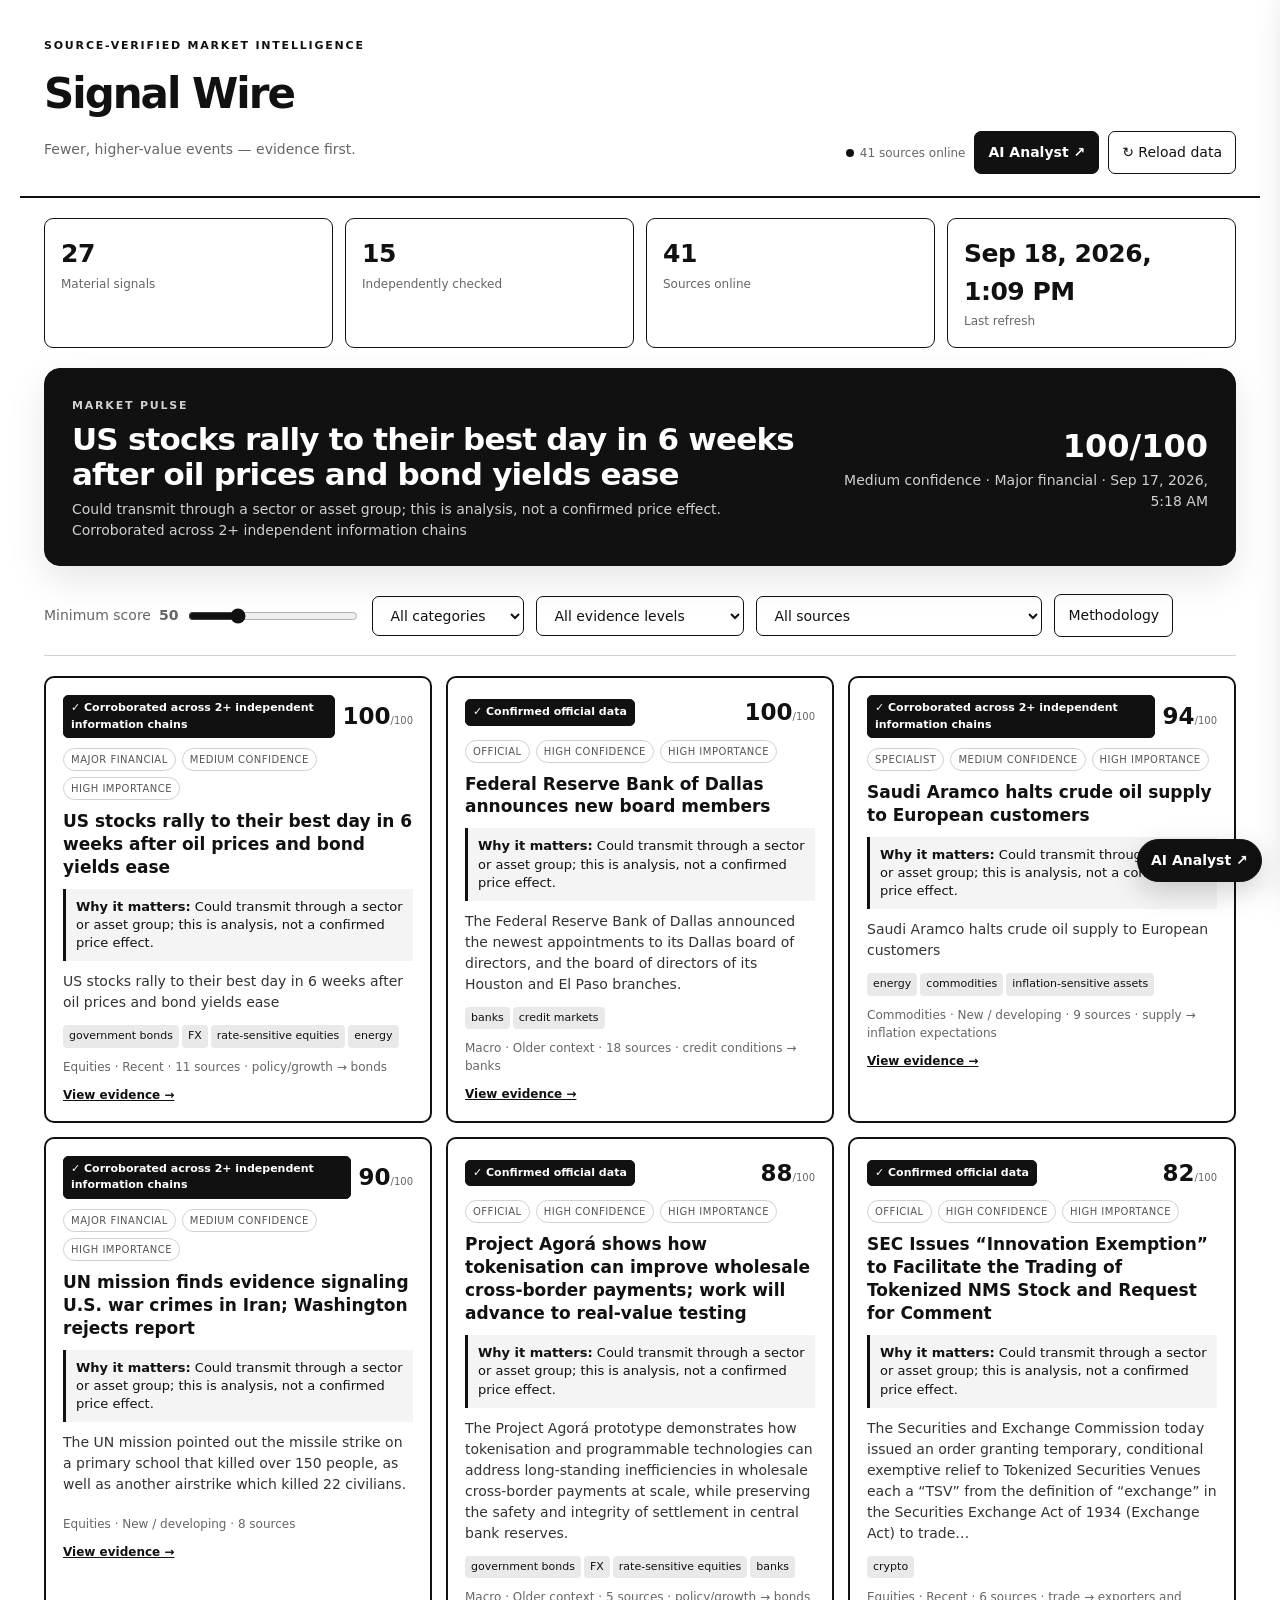
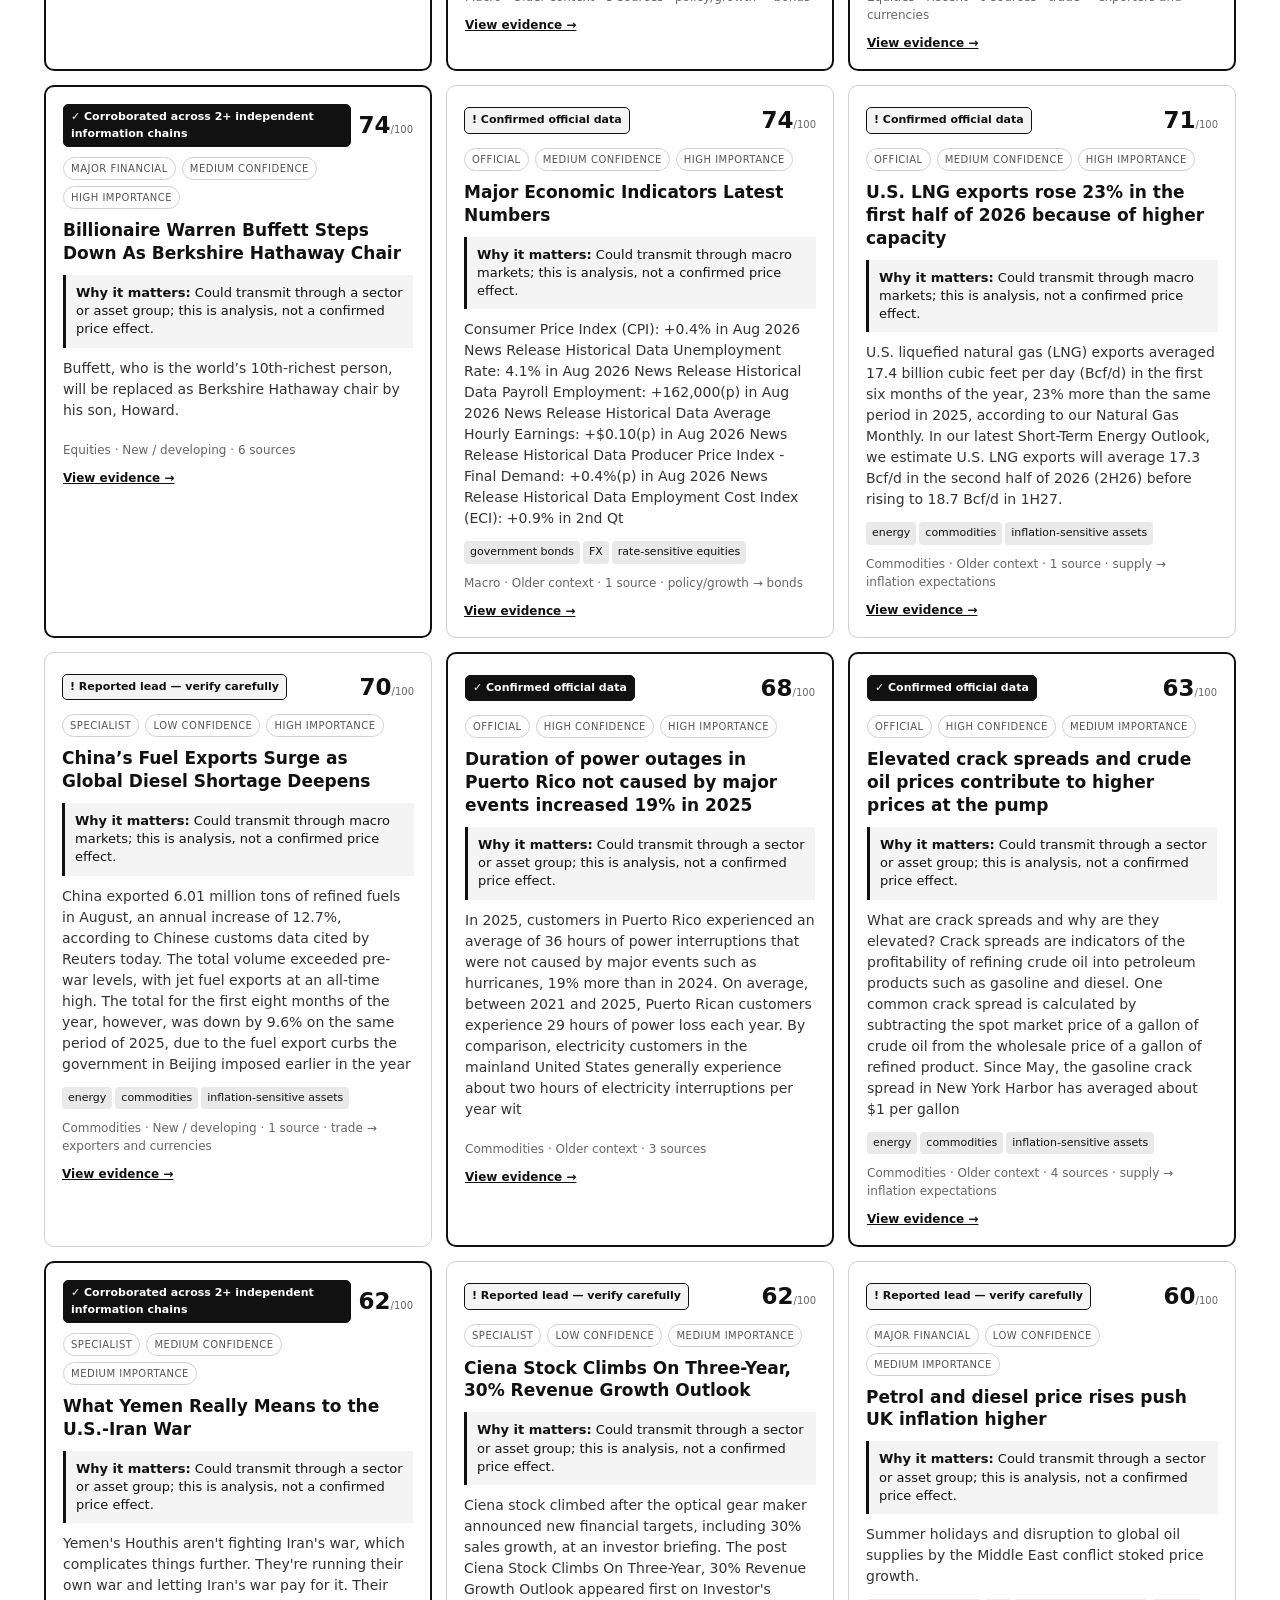
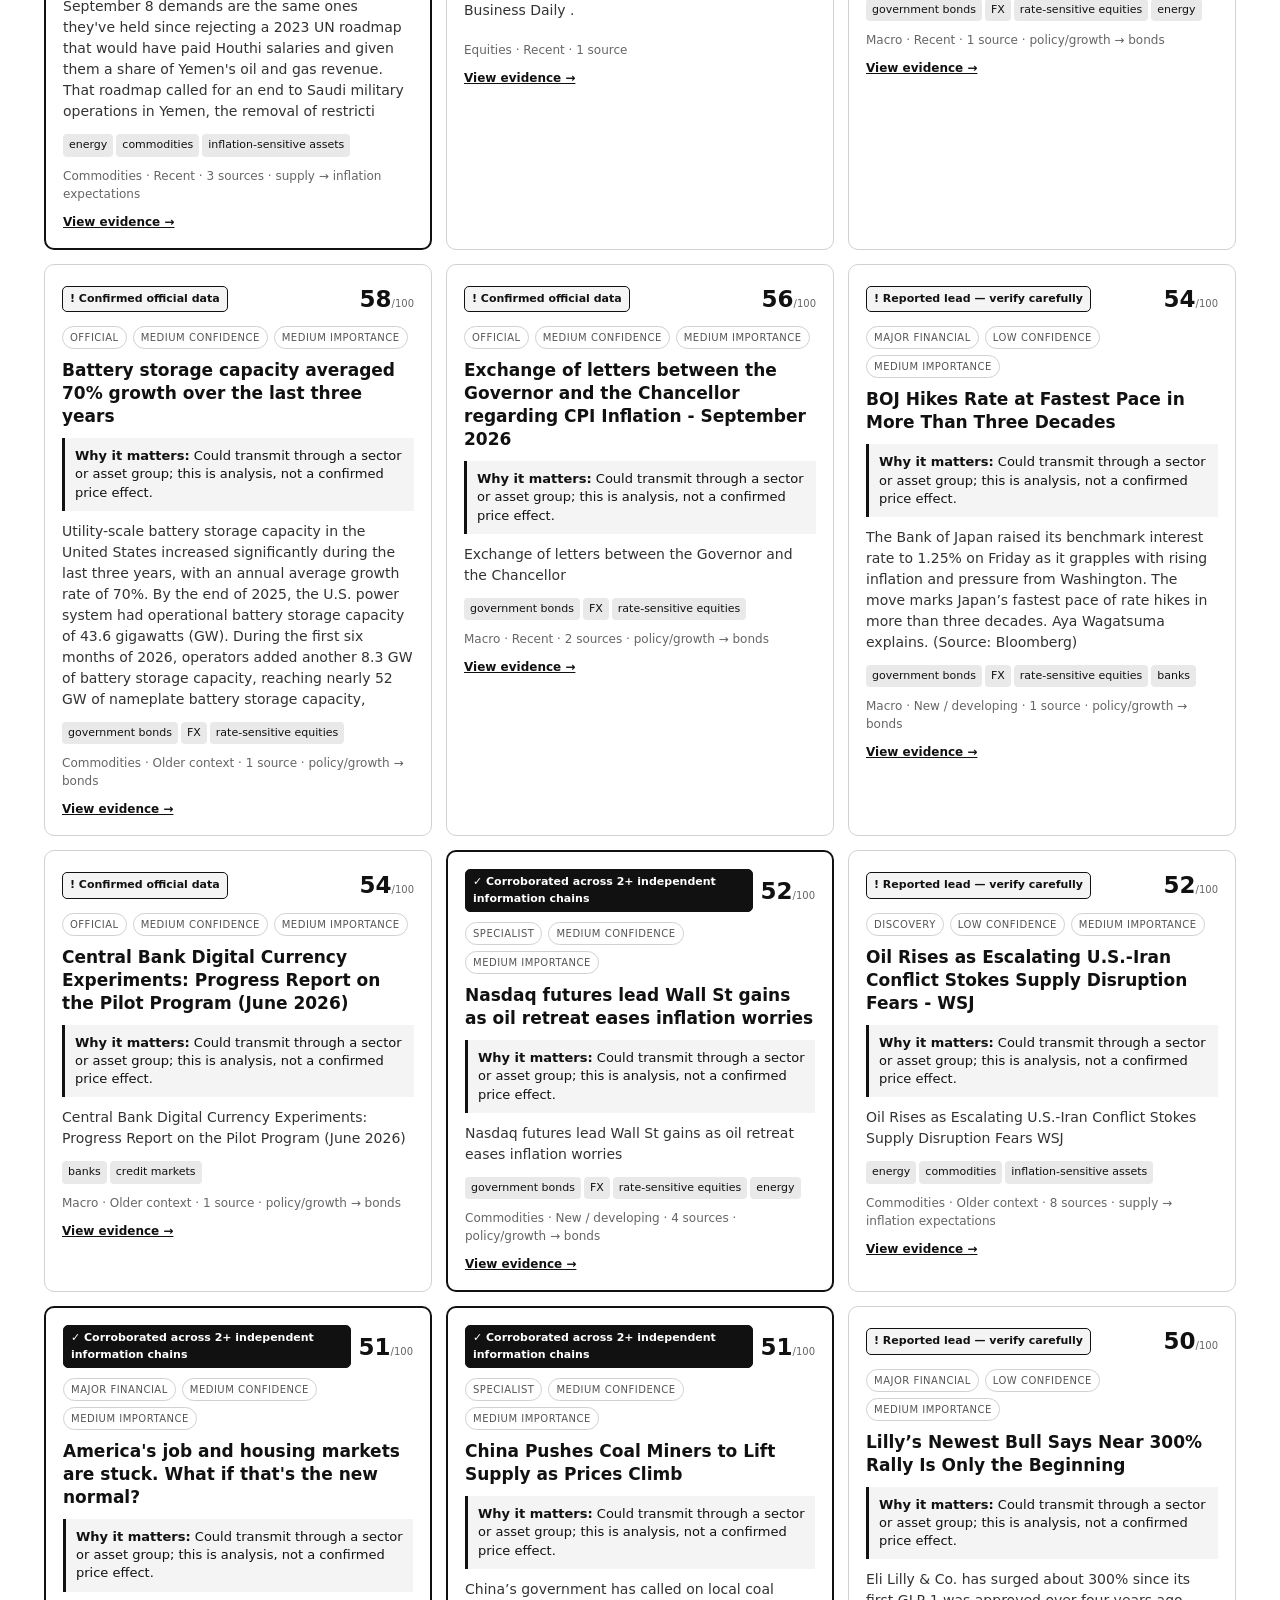
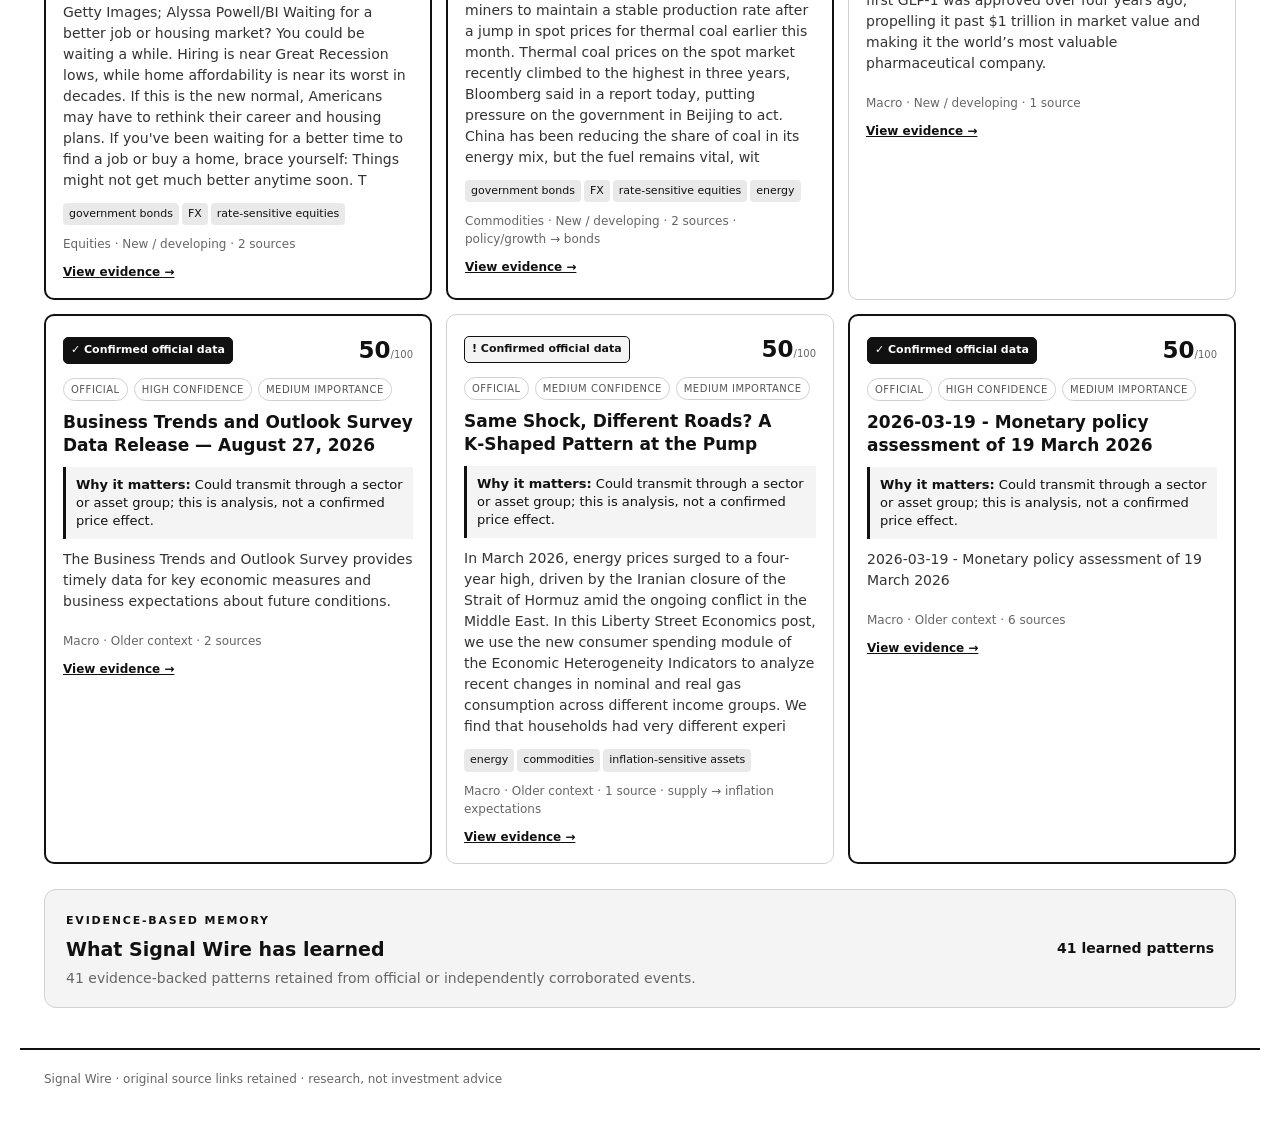
==== commit fbed176d: "Fix dashboard error, add animated AI dock, and sharpen market intelligence" ====
--- a/docs/index.html
+++ b/docs/index.html
@@ -40,7 +40,7 @@
     </section>
 
     <section class="controls" aria-label="Filters">
-      <label>Minimum score <strong id="thresholdValue">35</strong><input id="threshold" type="range" min="35" max="90" value="35"></label>
+      <label>Minimum score <strong id="thresholdValue">50</strong><input id="threshold" type="range" min="35" max="90" value="50"></label>
       <select id="category" aria-label="Category"><option value="all">All categories</option><option>Macro</option><option>Geopolitics</option><option>Commodities</option><option>Equities</option><option>Crypto</option><option>Natural events</option></select>
       <select id="verification" aria-label="Verification"><option value="all">All evidence levels</option><option value="confirmed">Confirmed official data</option><option value="verified">2+ source checked</option><option value="single-source">Single-source lead</option></select>
       <select id="source" aria-label="Source"><option value="all">All sources</option></select>
@@ -49,7 +49,7 @@
 
     <section id="methodology" class="method hidden">
       <h2>How Signal Wire decides what to show</h2>
-      <p><b>Source priority:</b> official data and filings first, then major financial reporting, specialist coverage, and discovery leads. A discovery lead cannot become confirmed by itself.</p>
+      <p><b>Source priority:</b> three verification tiers are used: official data and filings first, then major financial reporting, then specialist coverage. Discovery leads sit outside those tiers and cannot become confirmed by themselves.</p>
       <p><b>Relevance score:</b> a 0–100 prioritisation measure combining market breadth, event magnitude, urgency, source priority, cross-source support, and a noise penalty. It is not a price forecast.</p>
       <p><b>Verification:</b> “confirmed” means a primary source supports the factual claim; “2+ source checked” means distinct sources agree on the underlying event. Market connections are analysis, not guaranteed causation.</p>
     </section>
@@ -63,6 +63,7 @@
   </main>
 
   <div id="aiScrim" class="ai-scrim" hidden></div>
+  <button id="aiDockButton" class="ai-dock" type="button" aria-label="Open Signal Wire AI analyst" aria-controls="aiPanel">AI Analyst <span aria-hidden="true">↗</span></button>
   <aside id="aiPanel" class="ai-panel closed" aria-labelledby="aiTitle" aria-hidden="true">
     <div class="ai-head">
       <div><span class="eyebrow">EVIDENCE-AWARE ANALYST</span><h2 id="aiTitle">Signal Wire AI</h2><p>Short answers grounded in the events currently on screen.</p></div>
--- a/docs/style.css
+++ b/docs/style.css
@@ -1 +1 @@
-:root{--bg:#fff;--panel:#fff;--soft:#f4f4f4;--soft-2:#e9e9e9;--line:#d1d1d1;--ink:#111;--muted:#666;--shadow:0 14px 38px rgba(0,0,0,.10);--spring:cubic-bezier(.22,1.28,.36,1)}*{box-sizing:border-box}html{scroll-behavior:smooth}body{margin:0;background:var(--bg);color:var(--ink);font:14px/1.5 Inter,ui-sans-serif,system-ui,-apple-system,BlinkMacSystemFont,"Segoe UI",sans-serif}body.ai-open{overflow:hidden}header,main,footer{max-width:1240px;margin:auto}header{padding:34px 24px 22px;display:flex;justify-content:space-between;gap:22px;align-items:end;border-bottom:2px solid var(--ink)}main{padding:0 24px 40px}.eyebrow{color:var(--ink);font-size:11px;font-weight:850;letter-spacing:1.8px}h1{font-size:42px;letter-spacing:-2px;margin:7px 0}.sub,.meta,small,footer,.health{color:var(--muted)}.head-actions{display:flex;gap:9px;align-items:center;flex-wrap:wrap;justify-content:flex-end}.health{font-size:12px}.health i{display:inline-block;width:8px;height:8px;border-radius:50%;background:var(--ink);margin-right:6px}.health.offline i{background:#aaa}button,select{font:inherit;background:var(--panel);border:1px solid var(--ink);border-radius:7px;color:var(--ink);padding:10px 13px;cursor:pointer}button,select,a,.card,[role=button]{transition:transform .18s var(--spring),background-color .18s ease,color .18s ease,border-color .18s ease,box-shadow .18s ease}button:hover,select:hover,button:focus-visible,select:focus-visible{background:var(--ink);color:#fff;outline:2px solid var(--ink);outline-offset:2px}button:active,select:active,a:active,.card:active,[role=button]:active{transform:scale(.97)}.ai-launch{background:var(--ink);color:#fff;font-weight:750}.ai-launch:hover{background:#444}.error{margin:15px 0;padding:12px 15px;border:1px solid var(--ink);border-radius:7px;background:var(--soft);color:var(--ink)}.hidden{display:none!important}.kpis{display:grid;grid-template-columns:repeat(4,1fr);gap:12px;margin:20px 0}.kpis div{padding:16px;border:1px solid var(--ink);border-radius:9px;background:var(--panel)}.kpis b{display:block;font-size:25px;letter-spacing:-.5px}.kpis span{font-size:12px;color:var(--muted)}.pulse{margin:20px 0;padding:25px 27px;border:1px solid var(--ink);border-radius:16px;background:var(--ink);color:#fff;display:flex;justify-content:space-between;gap:20px;align-items:center;box-shadow:var(--shadow);animation:rise .48s var(--spring) both}.pulse .eyebrow,.pulse p,.pulse-meta span{color:#d0d0d0}.pulse h2{font-size:clamp(21px,3vw,31px);margin:7px 0 8px;max-width:800px;line-height:1.12;letter-spacing:-.8px}.pulse p{margin:0;max-width:800px;line-height:1.45}.pulse-meta{text-align:right;min-width:125px}.pulse-meta b{font-size:32px;display:block}.controls{padding:8px 0 18px;border-bottom:1px solid var(--line);display:flex;gap:12px;align-items:center;flex-wrap:wrap}.controls label{display:flex;gap:8px;align-items:center;color:var(--muted)}.controls input[type=range]{min-width:170px;accent-color:var(--ink)}.method{margin:15px 0;padding:16px 18px;line-height:1.55;border:1px solid var(--ink);border-radius:9px;background:var(--soft)}.method h2{margin:0 0 7px}.cards{display:grid;grid-template-columns:repeat(auto-fill,minmax(330px,1fr));gap:14px;margin-top:20px}.card{display:flex;flex-direction:column;gap:10px;padding:17px;border:1px solid var(--line);border-radius:10px;background:#fff;cursor:pointer;outline:none;animation:cardIn .38s var(--spring) both}.card:hover,.card:focus{border-color:var(--ink);transform:translateY(-3px);box-shadow:0 9px 24px rgba(0,0,0,.09)}.card.verified{border:2px solid var(--ink)}.card-top{display:flex;justify-content:space-between;align-items:center;gap:8px}.badge{font-size:11px;font-weight:850;border-radius:5px;padding:4px 7px;border:1px solid var(--ink);background:#fff;color:var(--ink)}.checked{background:var(--ink);color:#fff}.unverified{background:var(--soft)}.score{font-weight:850;font-size:23px;white-space:nowrap}.score small{font-size:10px;font-weight:500}.card-labels{display:flex;gap:6px;flex-wrap:wrap}.card-labels span{font-size:10px;text-transform:uppercase;letter-spacing:.5px;color:#555;border:1px solid var(--line);border-radius:99px;padding:3px 7px}.card h2,#detail h2{font-size:17px;line-height:1.35;margin:0}.summary{margin:0;color:#333;line-height:1.5}.why{margin:0;padding:9px 10px;background:var(--soft);border-left:3px solid var(--ink);font-size:13px;line-height:1.4}.why b{font-weight:850}.tags span{display:inline-block;padding:3px 6px;margin:2px 3px 0 0;border-radius:4px;background:var(--soft-2);color:var(--ink);font-size:11px}.meta{font-size:12px}.view{font-weight:750;color:var(--ink);font-size:12px;text-decoration:underline}.loading{padding:50px;grid-column:1/-1;text-align:center;color:var(--muted);border:1px dashed var(--line);border-radius:10px}.knowledge-strip{margin:25px 0 0;padding:19px 21px;border:1px solid var(--line);border-radius:12px;display:flex;justify-content:space-between;align-items:center;gap:15px;background:var(--soft)}.knowledge-strip h2{margin:5px 0;font-size:19px}.knowledge-strip p{margin:0;color:var(--muted);max-width:780px;line-height:1.45}.knowledge-count{white-space:nowrap;color:var(--ink);font-weight:800}.ai-scrim{position:fixed;inset:0;z-index:29;background:rgba(0,0,0,.30);opacity:0;transition:opacity .22s ease}.ai-scrim.visible{opacity:1}.ai-panel{position:fixed;z-index:30;top:0;right:0;width:min(470px,100vw);height:100dvh;margin:0;padding:22px;background:#fff;border-left:2px solid var(--ink);box-shadow:-14px 0 35px rgba(0,0,0,.18);transform:translateX(0);transition:transform .42s var(--spring);display:flex;flex-direction:column}.ai-panel.closed{transform:translateX(105%);pointer-events:none}.ai-head{display:flex;justify-content:space-between;gap:16px;align-items:start;padding-bottom:16px;border-bottom:1px solid var(--ink)}.ai-head h2{margin:5px 0;font-size:21px}.ai-head p{margin:0;color:var(--muted);line-height:1.45}.ai-actions{display:flex;gap:6px;align-items:start}.icon{padding:2px 9px;font-size:24px;line-height:1;background:#fff}.icon:hover{background:var(--ink);color:#fff}.chat-log{flex:1;min-height:180px;overflow:auto;margin:17px 0;padding:13px;border-radius:8px;background:var(--soft);border:1px solid var(--line)}.chat-msg{max-width:88%;padding:10px 12px;margin:8px 0;border-radius:8px;border:1px solid var(--ink);line-height:1.45;white-space:pre-wrap}.chat-msg.assistant{background:#fff;color:var(--ink)}.chat-msg.user{margin-left:auto;background:var(--ink);color:#fff}.chat-msg.error-msg{background:var(--soft-2);color:var(--ink)}.chat-form,.endpoint-row{display:flex;gap:8px}.chat-form input,.endpoint-row input{min-width:0;flex:1;padding:11px 12px;border:1px solid var(--ink);border-radius:7px;background:#fff;color:var(--ink);font:inherit}.ai-settings{margin-top:13px;color:var(--muted);font-size:12px}.ai-settings p{line-height:1.5}.ai-settings input{font-size:12px}.source-time{font-size:11px;color:var(--muted)}dialog{position:relative;max-width:740px;width:calc(100% - 28px);max-height:85vh;overflow:auto;padding:28px;border:2px solid var(--ink);border-radius:12px;background:#fff;color:var(--ink);box-shadow:var(--shadow)}dialog::backdrop{background:rgba(0,0,0,.68)}.detail-summary{color:#333;font-size:15px;line-height:1.6}dl{display:grid;grid-template-columns:155px 1fr;gap:10px;margin:22px 0}dt{font-weight:800;color:var(--muted)}dd{margin:0}.source-list{list-style:none;padding:0;margin:8px 0}.source-list li{display:grid;grid-template-columns:1fr auto;gap:3px;padding:11px 0;border-bottom:1px solid var(--line)}.source-list small,.source-list .source-time{grid-column:1}.source-list a{grid-column:2;grid-row:1/4;color:var(--ink);font-weight:750}.disclaimer{font-size:12px;color:var(--muted);line-height:1.5}footer{border-top:2px solid var(--ink);padding:20px 24px 35px;font-size:12px}@keyframes rise{from{opacity:0;transform:translateY(9px) scale(.99)}to{opacity:1;transform:none}}@keyframes cardIn{from{opacity:0;transform:translateY(7px)}to{opacity:1;transform:none}}.sr-only{position:absolute;width:1px;height:1px;padding:0;margin:-1px;overflow:hidden;clip:rect(0,0,0,0);white-space:nowrap;border:0}@media(max-width:650px){header{padding-top:25px;align-items:start;flex-direction:column}h1{font-size:35px}.head-actions{width:100%;justify-content:flex-start}.kpis{grid-template-columns:repeat(2,1fr)}.cards{grid-template-columns:1fr}.controls select,.controls button{flex:1}.controls label{width:100%;justify-content:space-between}.controls input[type=range]{flex:1;min-width:0}.pulse,.knowledge-strip{align-items:flex-start;flex-direction:column}.pulse-meta{text-align:left}.pulse-meta b{font-size:25px}dl{grid-template-columns:1fr;gap:3px}dd{margin-bottom:9px}.source-list li{grid-template-columns:1fr}.source-list a{grid-column:1;grid-row:auto;margin-top:4px}.ai-panel{width:100vw}.ai-head{flex-direction:row}.chat-form,.endpoint-row{flex-direction:column}.chat-form button,.endpoint-row button{width:100%}}@media(prefers-reduced-motion:reduce){*,*:before,*:after{animation-duration:.01ms!important;transition-duration:.01ms!important;scroll-behavior:auto!important}}
+:root{--bg:#fff;--panel:#fff;--soft:#f4f4f4;--soft-2:#e9e9e9;--line:#d1d1d1;--ink:#111;--muted:#666;--shadow:0 14px 38px rgba(0,0,0,.10);--spring:cubic-bezier(.22,1.28,.36,1)}*{box-sizing:border-box}html{scroll-behavior:smooth}body{margin:0;background:var(--bg);color:var(--ink);font:14px/1.5 Inter,ui-sans-serif,system-ui,-apple-system,BlinkMacSystemFont,"Segoe UI",sans-serif}body.ai-open{overflow:hidden}header,main,footer{max-width:1240px;margin:auto}header{padding:34px 24px 22px;display:flex;justify-content:space-between;gap:22px;align-items:end;border-bottom:2px solid var(--ink)}main{padding:0 24px 40px}.eyebrow{color:var(--ink);font-size:11px;font-weight:850;letter-spacing:1.8px}h1{font-size:42px;letter-spacing:-2px;margin:7px 0}.sub,.meta,small,footer,.health{color:var(--muted)}.head-actions{display:flex;gap:9px;align-items:center;flex-wrap:wrap;justify-content:flex-end}.health{font-size:12px}.health i{display:inline-block;width:8px;height:8px;border-radius:50%;background:var(--ink);margin-right:6px}.health.offline i{background:#aaa}button,select{font:inherit;background:var(--panel);border:1px solid var(--ink);border-radius:7px;color:var(--ink);padding:10px 13px;cursor:pointer}button,select,a,.card,[role=button]{transition:transform .18s var(--spring),background-color .18s ease,color .18s ease,border-color .18s ease,box-shadow .18s ease}button:hover,select:hover,button:focus-visible,select:focus-visible{background:var(--ink);color:#fff;outline:2px solid var(--ink);outline-offset:2px}button:active,select:active,a:active,.card:active,[role=button]:active{transform:scale(.97)}.ai-launch{background:var(--ink);color:#fff;font-weight:750}.ai-launch:hover{background:#444}.error{margin:15px 0;padding:12px 15px;border:1px solid var(--ink);border-radius:7px;background:var(--soft);color:var(--ink)}.hidden{display:none!important}.kpis{display:grid;grid-template-columns:repeat(4,1fr);gap:12px;margin:20px 0}.kpis div{padding:16px;border:1px solid var(--ink);border-radius:9px;background:var(--panel)}.kpis b{display:block;font-size:25px;letter-spacing:-.5px}.kpis span{font-size:12px;color:var(--muted)}.pulse{margin:20px 0;padding:25px 27px;border:1px solid var(--ink);border-radius:16px;background:var(--ink);color:#fff;display:flex;justify-content:space-between;gap:20px;align-items:center;box-shadow:var(--shadow);animation:rise .48s var(--spring) both}.pulse .eyebrow,.pulse p,.pulse-meta span{color:#d0d0d0}.pulse h2{font-size:clamp(21px,3vw,31px);margin:7px 0 8px;max-width:800px;line-height:1.12;letter-spacing:-.8px}.pulse p{margin:0;max-width:800px;line-height:1.45}.pulse-meta{text-align:right;min-width:125px}.pulse-meta b{font-size:32px;display:block}.controls{padding:8px 0 18px;border-bottom:1px solid var(--line);display:flex;gap:12px;align-items:center;flex-wrap:wrap}.controls label{display:flex;gap:8px;align-items:center;color:var(--muted)}.controls input[type=range]{min-width:170px;accent-color:var(--ink)}.method{margin:15px 0;padding:16px 18px;line-height:1.55;border:1px solid var(--ink);border-radius:9px;background:var(--soft)}.method h2{margin:0 0 7px}.cards{display:grid;grid-template-columns:repeat(auto-fill,minmax(330px,1fr));gap:14px;margin-top:20px}.card{display:flex;flex-direction:column;gap:10px;padding:17px;border:1px solid var(--line);border-radius:10px;background:#fff;cursor:pointer;outline:none;animation:cardIn .38s var(--spring) both}.card:hover,.card:focus{border-color:var(--ink);transform:translateY(-3px);box-shadow:0 9px 24px rgba(0,0,0,.09)}.card.verified{border:2px solid var(--ink)}.card-top{display:flex;justify-content:space-between;align-items:center;gap:8px}.badge{font-size:11px;font-weight:850;border-radius:5px;padding:4px 7px;border:1px solid var(--ink);background:#fff;color:var(--ink)}.checked{background:var(--ink);color:#fff}.unverified{background:var(--soft)}.score{font-weight:850;font-size:23px;white-space:nowrap}.score small{font-size:10px;font-weight:500}.card-labels{display:flex;gap:6px;flex-wrap:wrap}.card-labels span{font-size:10px;text-transform:uppercase;letter-spacing:.5px;color:#555;border:1px solid var(--line);border-radius:99px;padding:3px 7px}.card h2,#detail h2{font-size:17px;line-height:1.35;margin:0}.summary{margin:0;color:#333;line-height:1.5}.why{margin:0;padding:9px 10px;background:var(--soft);border-left:3px solid var(--ink);font-size:13px;line-height:1.4}.why b{font-weight:850}.tags span{display:inline-block;padding:3px 6px;margin:2px 3px 0 0;border-radius:4px;background:var(--soft-2);color:var(--ink);font-size:11px}.meta{font-size:12px}.view{font-weight:750;color:var(--ink);font-size:12px;text-decoration:underline}.loading{padding:50px;grid-column:1/-1;text-align:center;color:var(--muted);border:1px dashed var(--line);border-radius:10px}.knowledge-strip{margin:25px 0 0;padding:19px 21px;border:1px solid var(--line);border-radius:12px;display:flex;justify-content:space-between;align-items:center;gap:15px;background:var(--soft)}.knowledge-strip h2{margin:5px 0;font-size:19px}.knowledge-strip p{margin:0;color:var(--muted);max-width:780px;line-height:1.45}.knowledge-count{white-space:nowrap;color:var(--ink);font-weight:800}.ai-dock{position:fixed;right:18px;bottom:18px;z-index:24;border:1px solid var(--ink);border-radius:999px;background:var(--ink);color:#fff;font-weight:800;box-shadow:0 10px 28px rgba(0,0,0,.18);animation:dockIn .55s var(--spring) both}.ai-dock:hover{background:#444}.ai-open .ai-dock{opacity:0;transform:translateY(8px) scale(.92);pointer-events:none}.ai-scrim{position:fixed;inset:0;z-index:29;background:rgba(0,0,0,.30);opacity:0;transition:opacity .22s ease}.ai-scrim.visible{opacity:1}.ai-panel{position:fixed;z-index:30;top:0;right:0;width:min(470px,100vw);height:100dvh;margin:0;padding:22px;background:#fff;border-left:2px solid var(--ink);box-shadow:-14px 0 35px rgba(0,0,0,.18);transform:translateX(0);transition:transform .42s var(--spring);display:flex;flex-direction:column}.ai-panel.closed{transform:translateX(105%);pointer-events:none}.ai-head{display:flex;justify-content:space-between;gap:16px;align-items:start;padding-bottom:16px;border-bottom:1px solid var(--ink)}.ai-head h2{margin:5px 0;font-size:21px}.ai-head p{margin:0;color:var(--muted);line-height:1.45}.ai-actions{display:flex;gap:6px;align-items:start}.icon{padding:2px 9px;font-size:24px;line-height:1;background:#fff}.icon:hover{background:var(--ink);color:#fff}.chat-log{flex:1;min-height:180px;overflow:auto;margin:17px 0;padding:13px;border-radius:8px;background:var(--soft);border:1px solid var(--line)}.chat-msg{max-width:88%;padding:10px 12px;margin:8px 0;border-radius:8px;border:1px solid var(--ink);line-height:1.45;white-space:pre-wrap}.chat-msg.assistant{background:#fff;color:var(--ink)}.chat-msg.user{margin-left:auto;background:var(--ink);color:#fff}.chat-msg.error-msg{background:var(--soft-2);color:var(--ink)}.chat-form,.endpoint-row{display:flex;gap:8px}.chat-form input,.endpoint-row input{min-width:0;flex:1;padding:11px 12px;border:1px solid var(--ink);border-radius:7px;background:#fff;color:var(--ink);font:inherit}.ai-settings{margin-top:13px;color:var(--muted);font-size:12px}.ai-settings p{line-height:1.5}.ai-settings input{font-size:12px}.source-time{font-size:11px;color:var(--muted)}dialog{position:relative;max-width:740px;width:calc(100% - 28px);max-height:85vh;overflow:auto;padding:28px;border:2px solid var(--ink);border-radius:12px;background:#fff;color:var(--ink);box-shadow:var(--shadow)}dialog::backdrop{background:rgba(0,0,0,.68)}.detail-summary{color:#333;font-size:15px;line-height:1.6}dl{display:grid;grid-template-columns:155px 1fr;gap:10px;margin:22px 0}dt{font-weight:800;color:var(--muted)}dd{margin:0}.source-list{list-style:none;padding:0;margin:8px 0}.source-list li{display:grid;grid-template-columns:1fr auto;gap:3px;padding:11px 0;border-bottom:1px solid var(--line)}.source-list small,.source-list .source-time{grid-column:1}.source-list a{grid-column:2;grid-row:1/4;color:var(--ink);font-weight:750}.disclaimer{font-size:12px;color:var(--muted);line-height:1.5}footer{border-top:2px solid var(--ink);padding:20px 24px 35px;font-size:12px}@keyframes dockIn{from{opacity:0;transform:translateY(14px) scale(.9)}to{opacity:1;transform:none}}@keyframes rise{from{opacity:0;transform:translateY(9px) scale(.99)}to{opacity:1;transform:none}}@keyframes cardIn{from{opacity:0;transform:translateY(7px)}to{opacity:1;transform:none}}.sr-only{position:absolute;width:1px;height:1px;padding:0;margin:-1px;overflow:hidden;clip:rect(0,0,0,0);white-space:nowrap;border:0}@media(max-width:650px){header{padding-top:25px;align-items:start;flex-direction:column}h1{font-size:35px}.head-actions{width:100%;justify-content:flex-start}.kpis{grid-template-columns:repeat(2,1fr)}.cards{grid-template-columns:1fr}.controls select,.controls button{flex:1}.controls label{width:100%;justify-content:space-between}.controls input[type=range]{flex:1;min-width:0}.pulse,.knowledge-strip{align-items:flex-start;flex-direction:column}.pulse-meta{text-align:left}.pulse-meta b{font-size:25px}dl{grid-template-columns:1fr;gap:3px}dd{margin-bottom:9px}.source-list li{grid-template-columns:1fr}.source-list a{grid-column:1;grid-row:auto;margin-top:4px}.ai-panel{width:100vw}.ai-head{flex-direction:row}.chat-form,.endpoint-row{flex-direction:column}.chat-form button,.endpoint-row button{width:100%}}@media(prefers-reduced-motion:reduce){*,*:before,*:after{animation-duration:.01ms!important;transition-duration:.01ms!important;scroll-behavior:auto!important}}
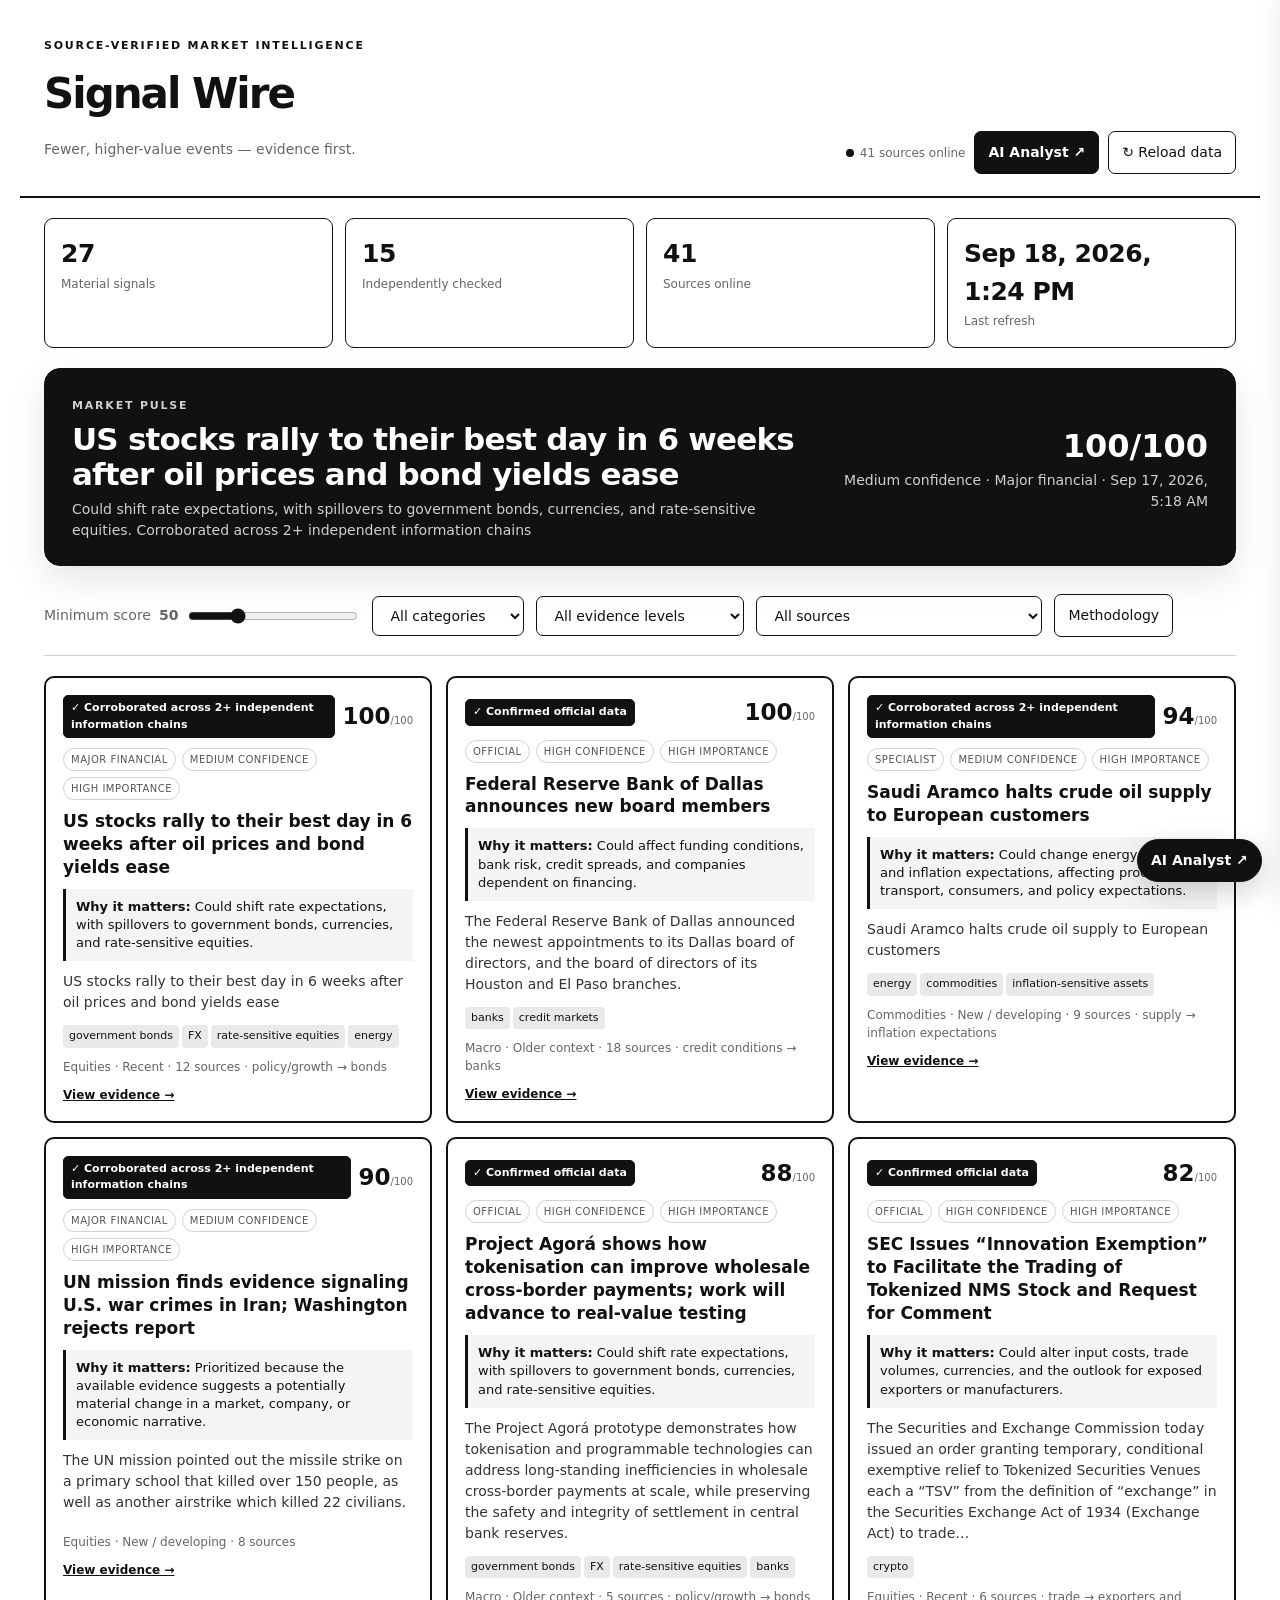
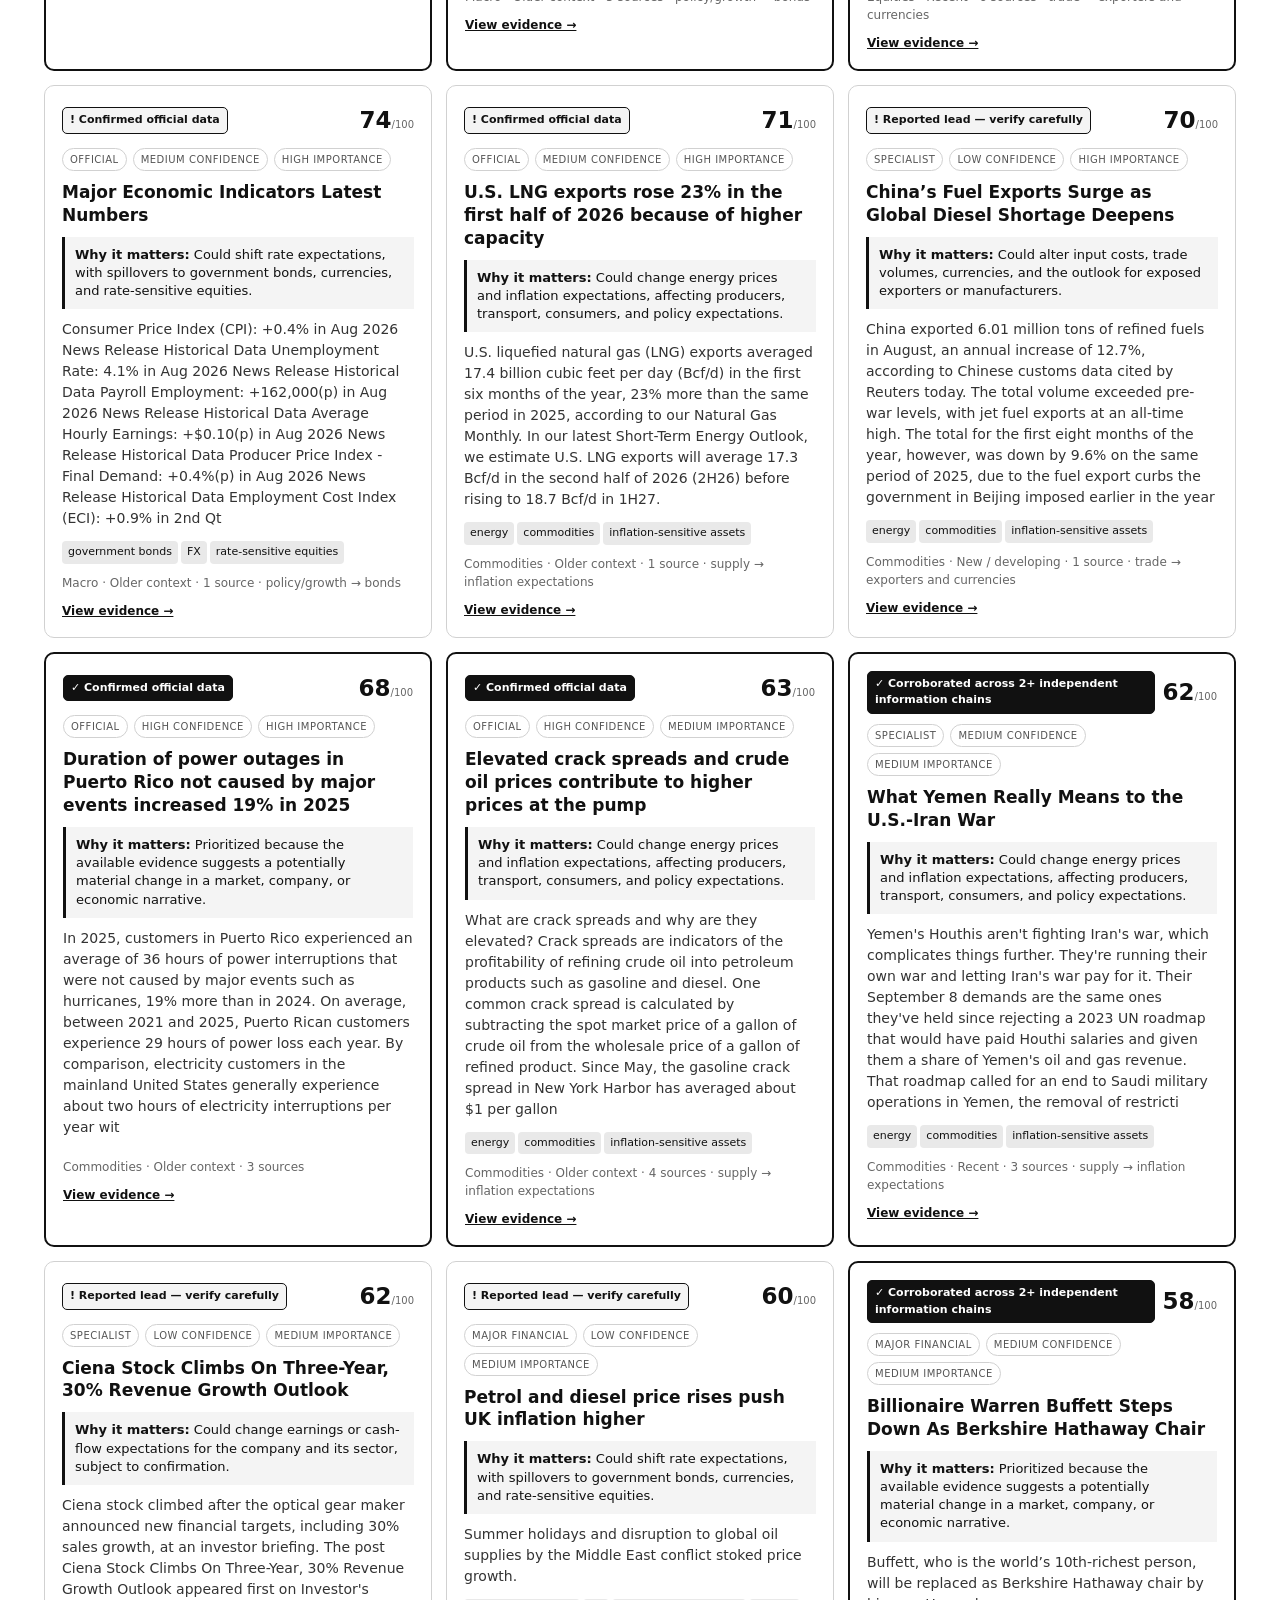
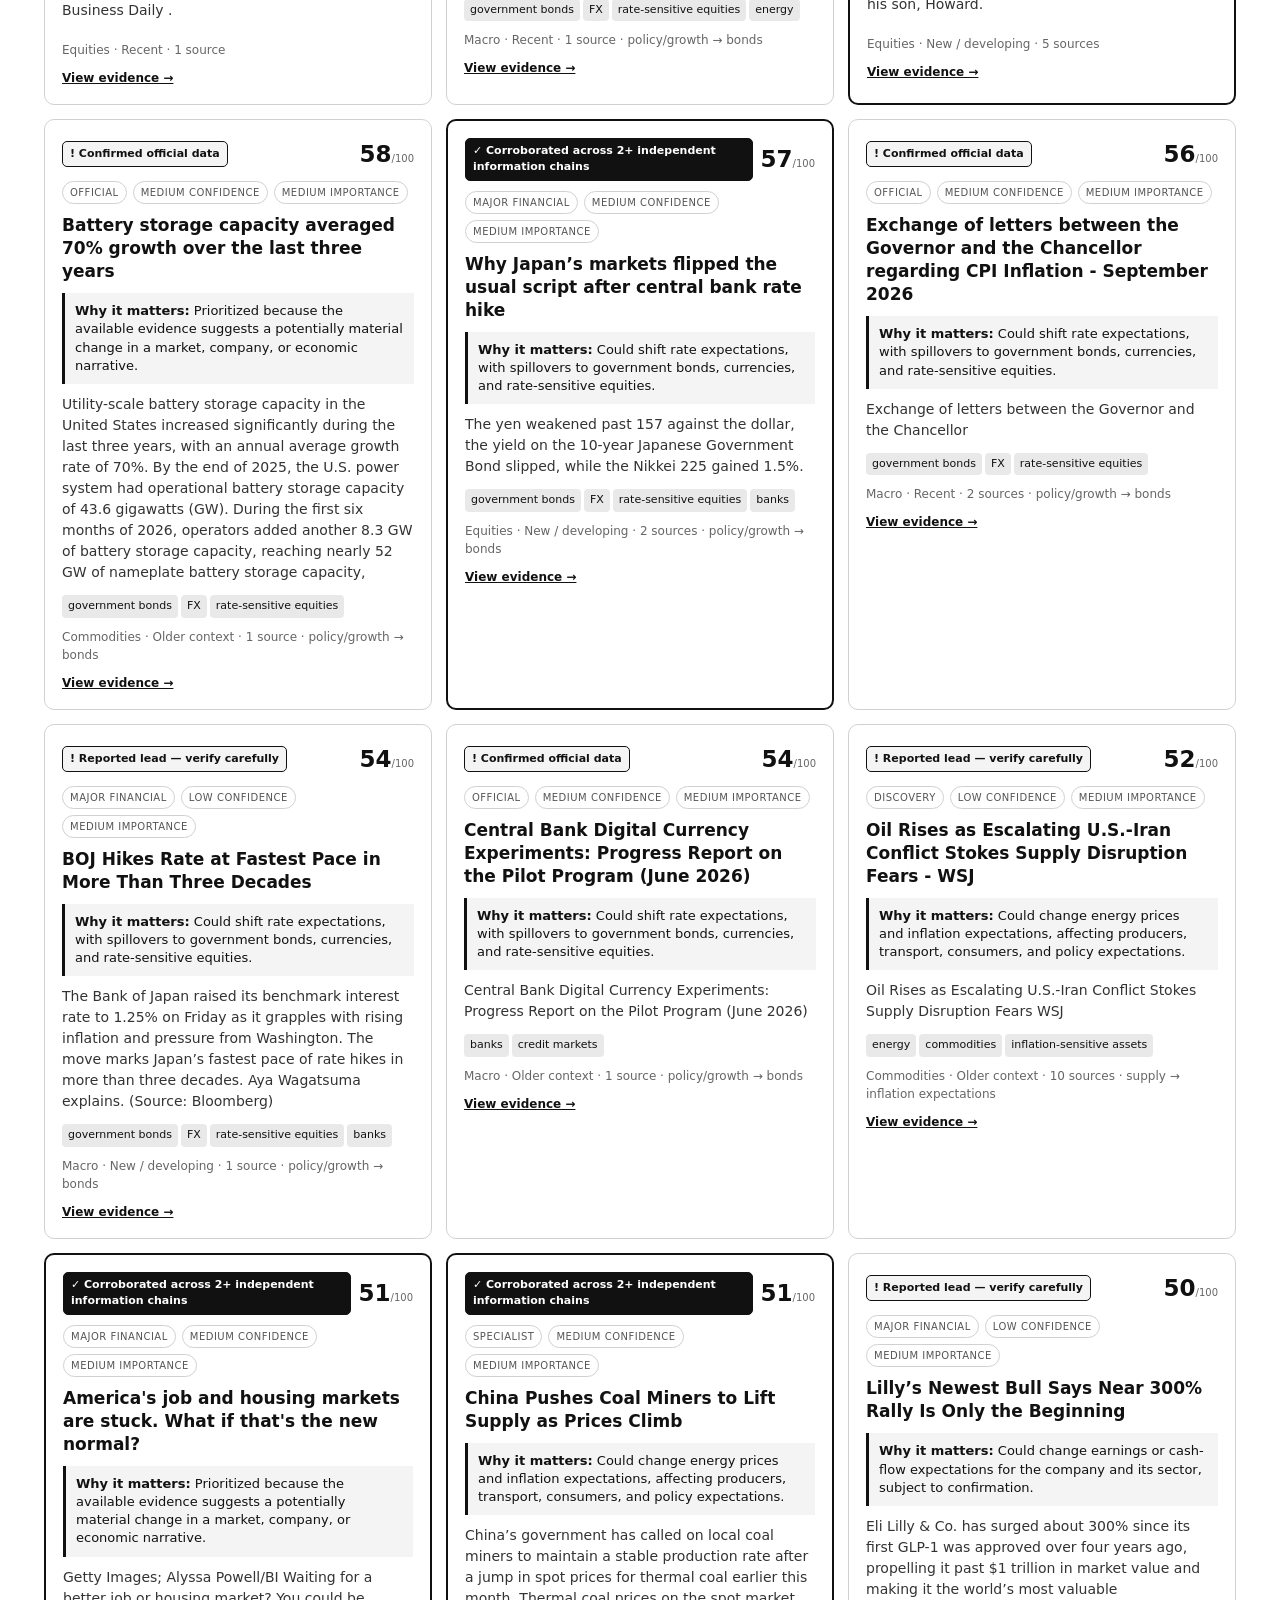
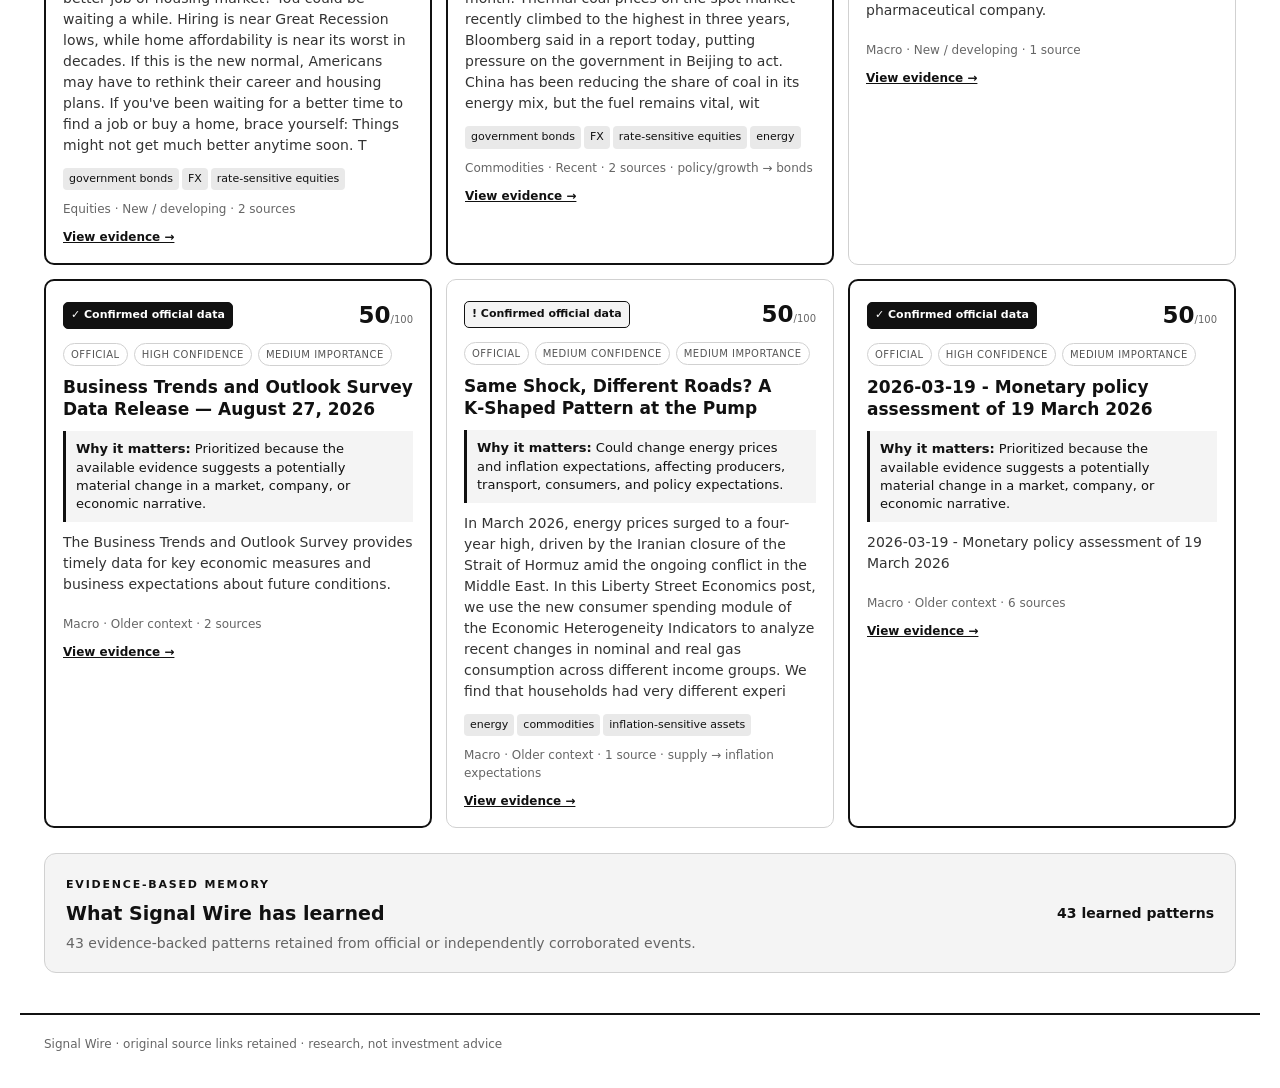
==== commit df89127c: "Bust stale frontend assets and prefer live Worker data" ====
--- a/docs/index.html
+++ b/docs/index.html
@@ -5,7 +5,7 @@
   <meta name="viewport" content="width=device-width,initial-scale=1">
   <meta name="theme-color" content="#ffffff">
   <title>Signal Wire — Verified Intelligence</title>
-  <link rel="stylesheet" href="style.css">
+  <link rel="stylesheet" href="style.css?v=20260919-1325">
 </head>
 <body>
   <header>
@@ -80,6 +80,6 @@
 
   <dialog id="detail"><button id="closeDetail" class="icon" type="button" aria-label="Close event details">×</button><div id="detailBody"></div></dialog>
   <footer>Signal Wire · original source links retained · research, not investment advice</footer>
-  <script src="app.js"></script>
+  <script src="app.js?v=20260919-1325"></script>
 </body>
 </html>
